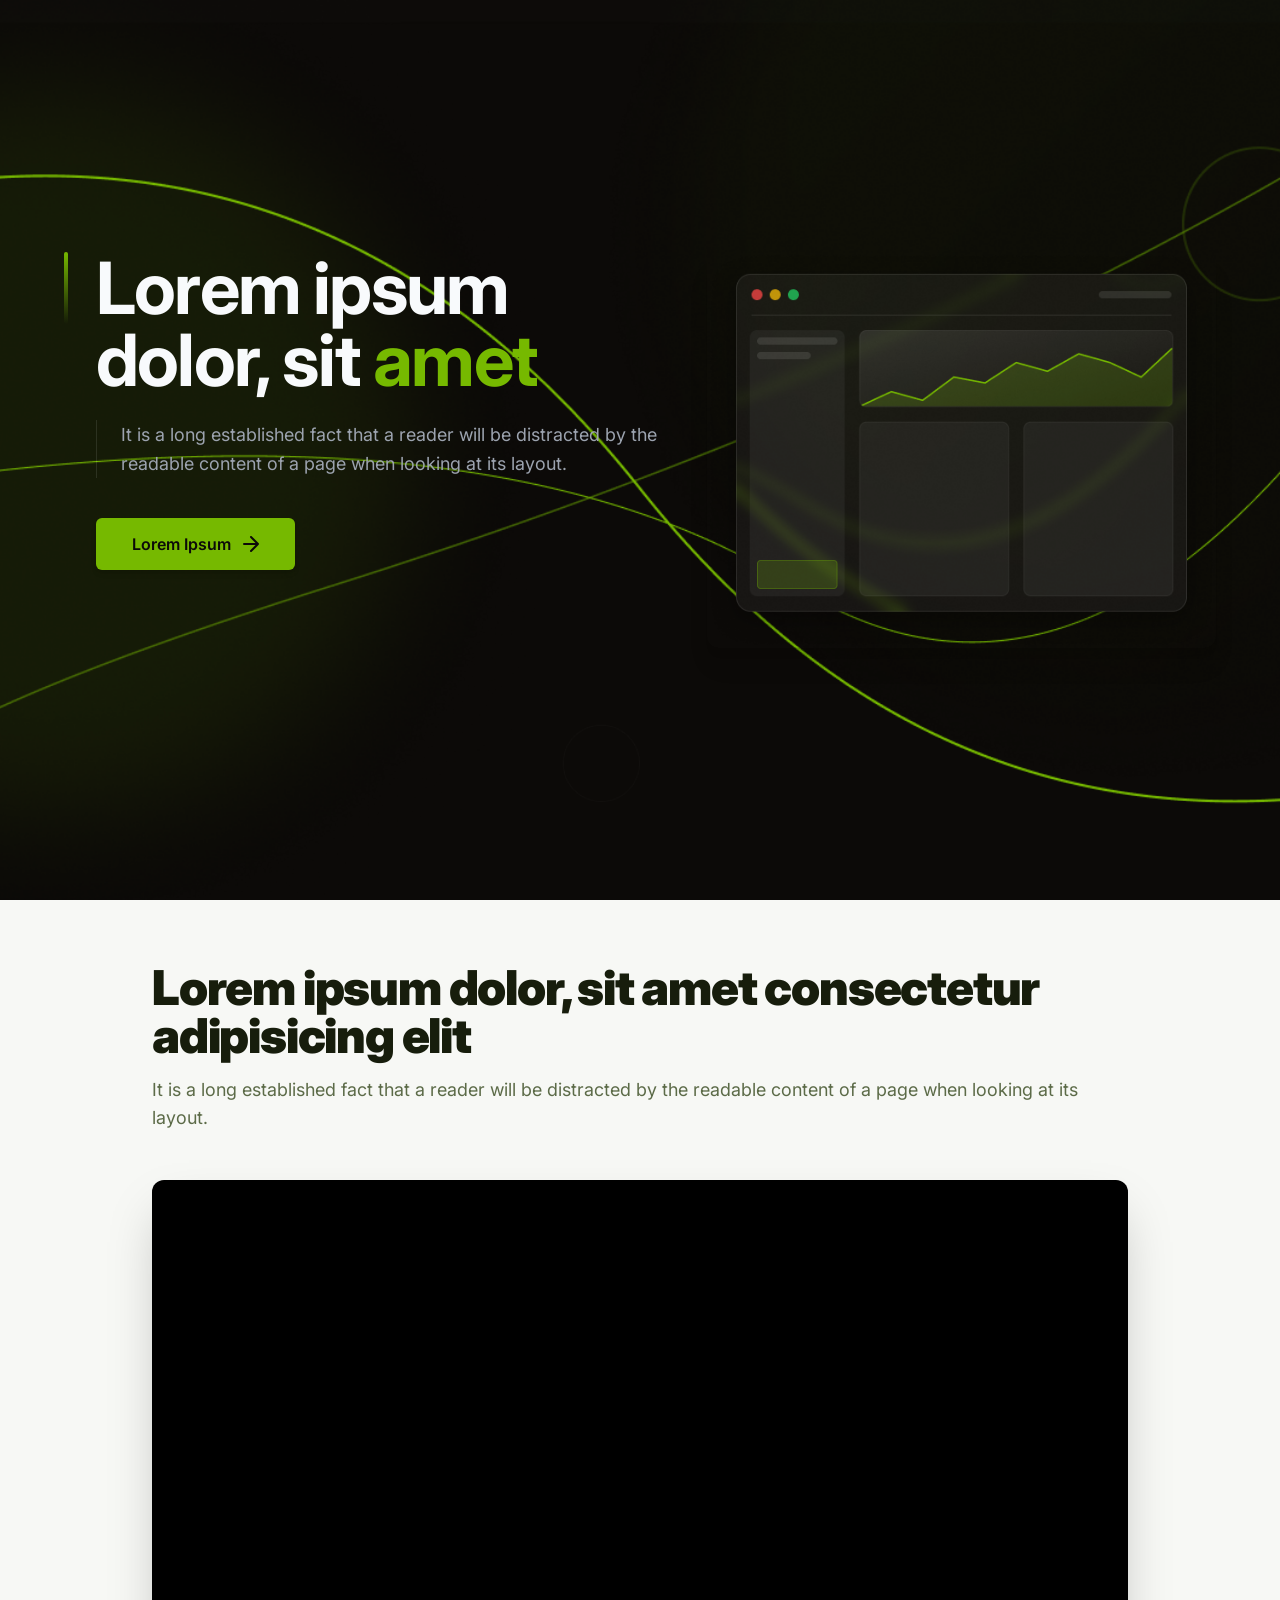
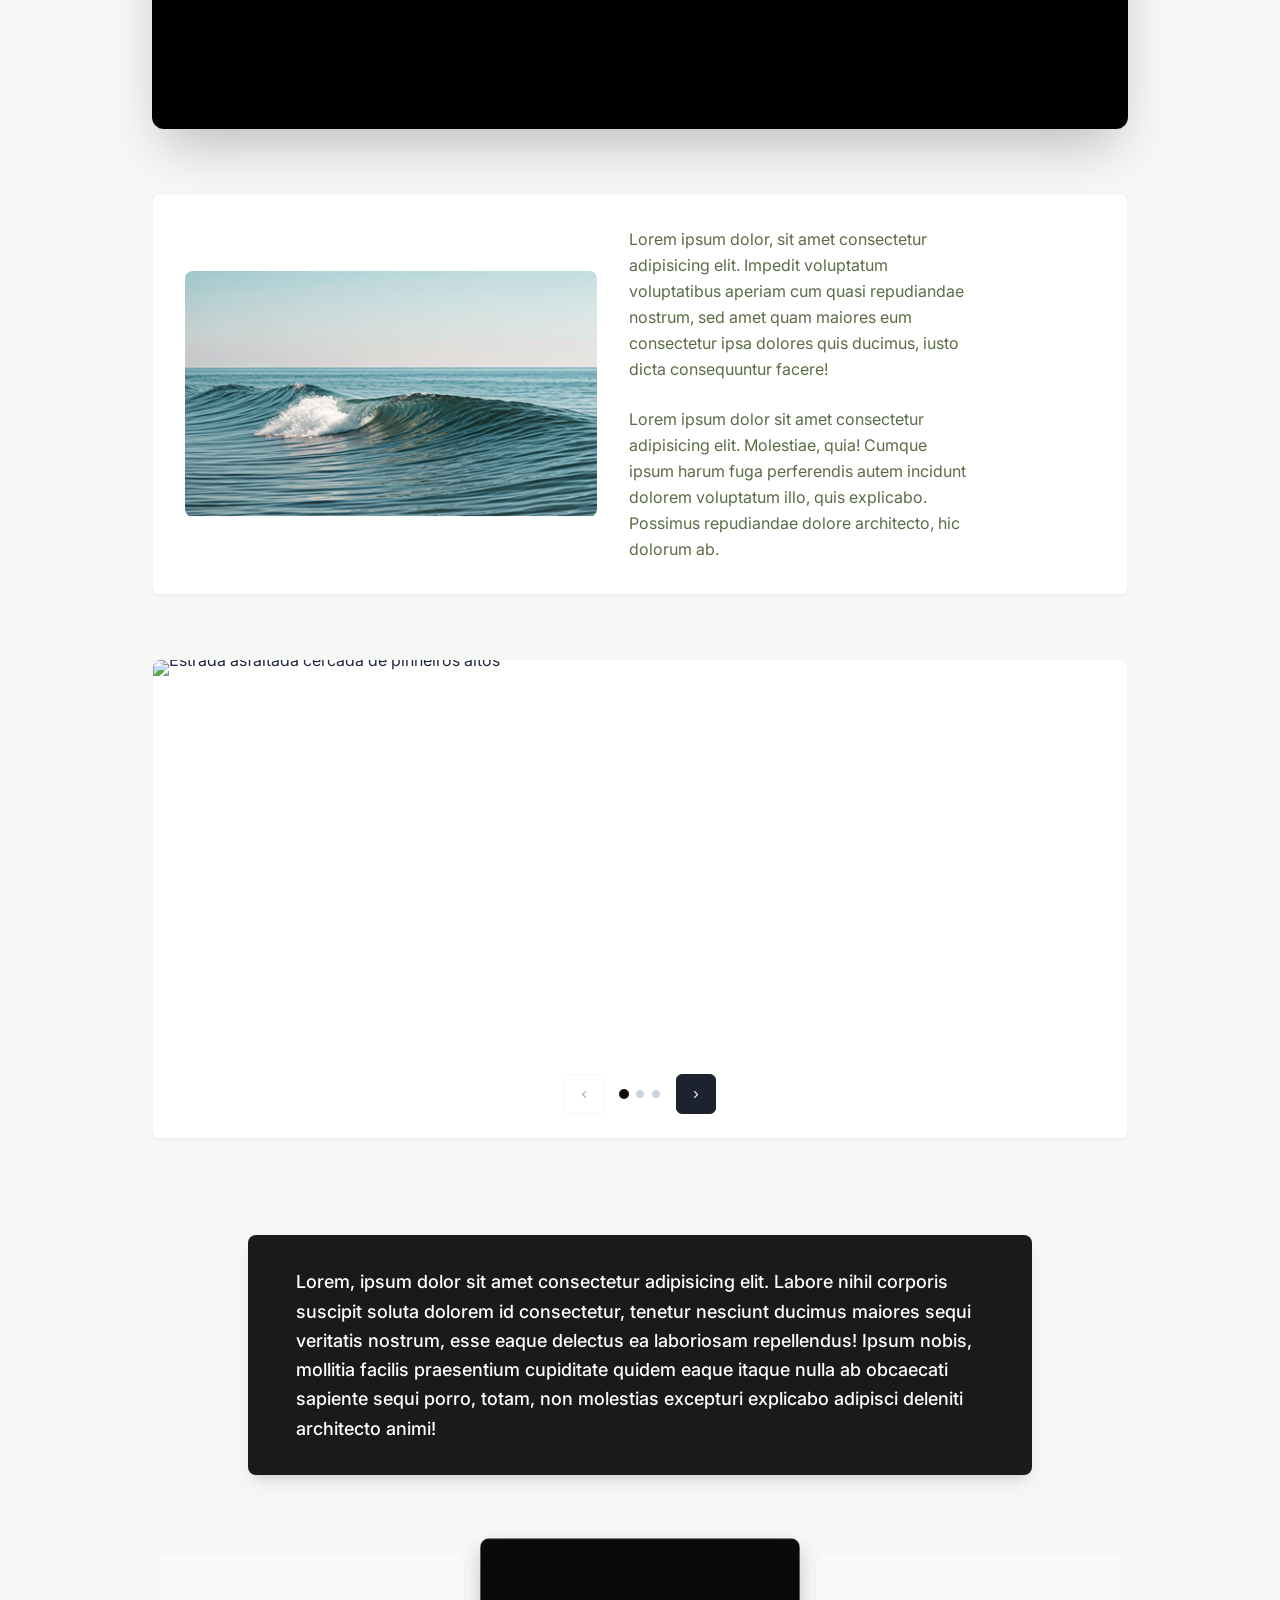
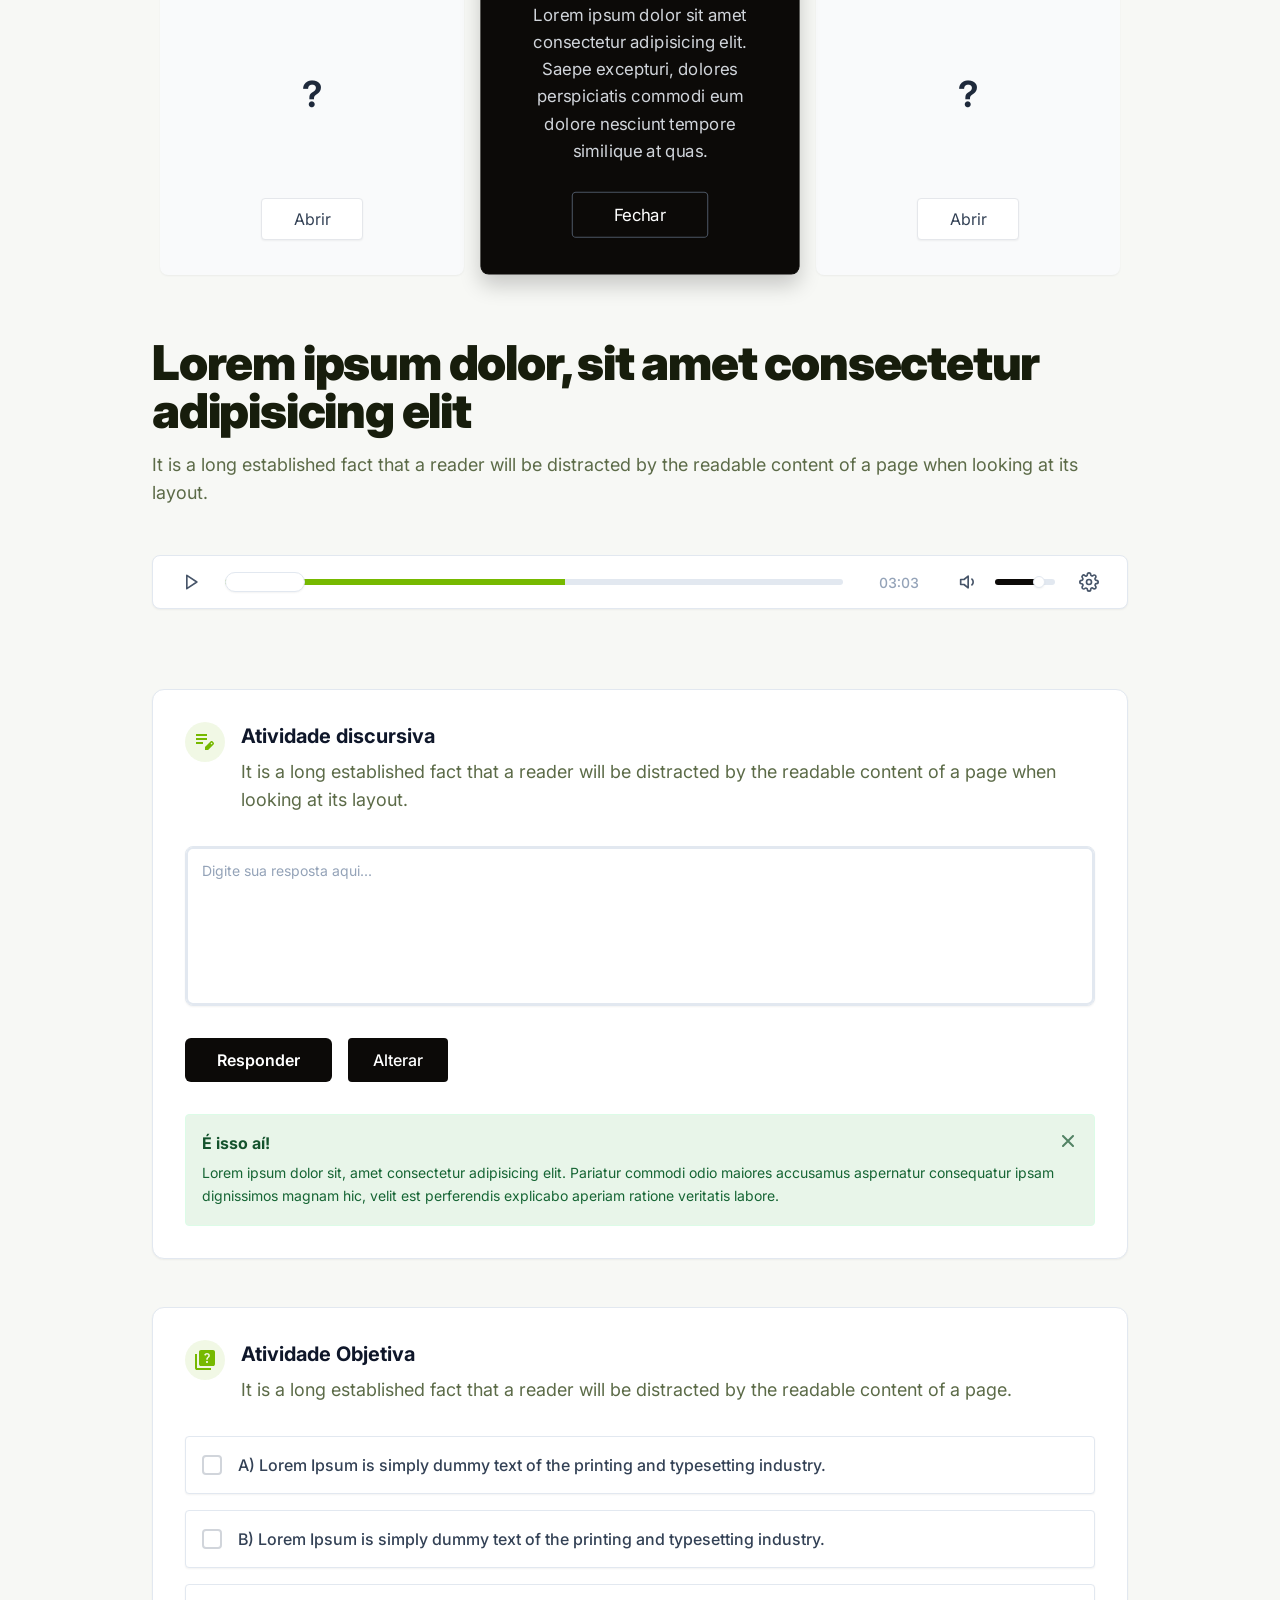
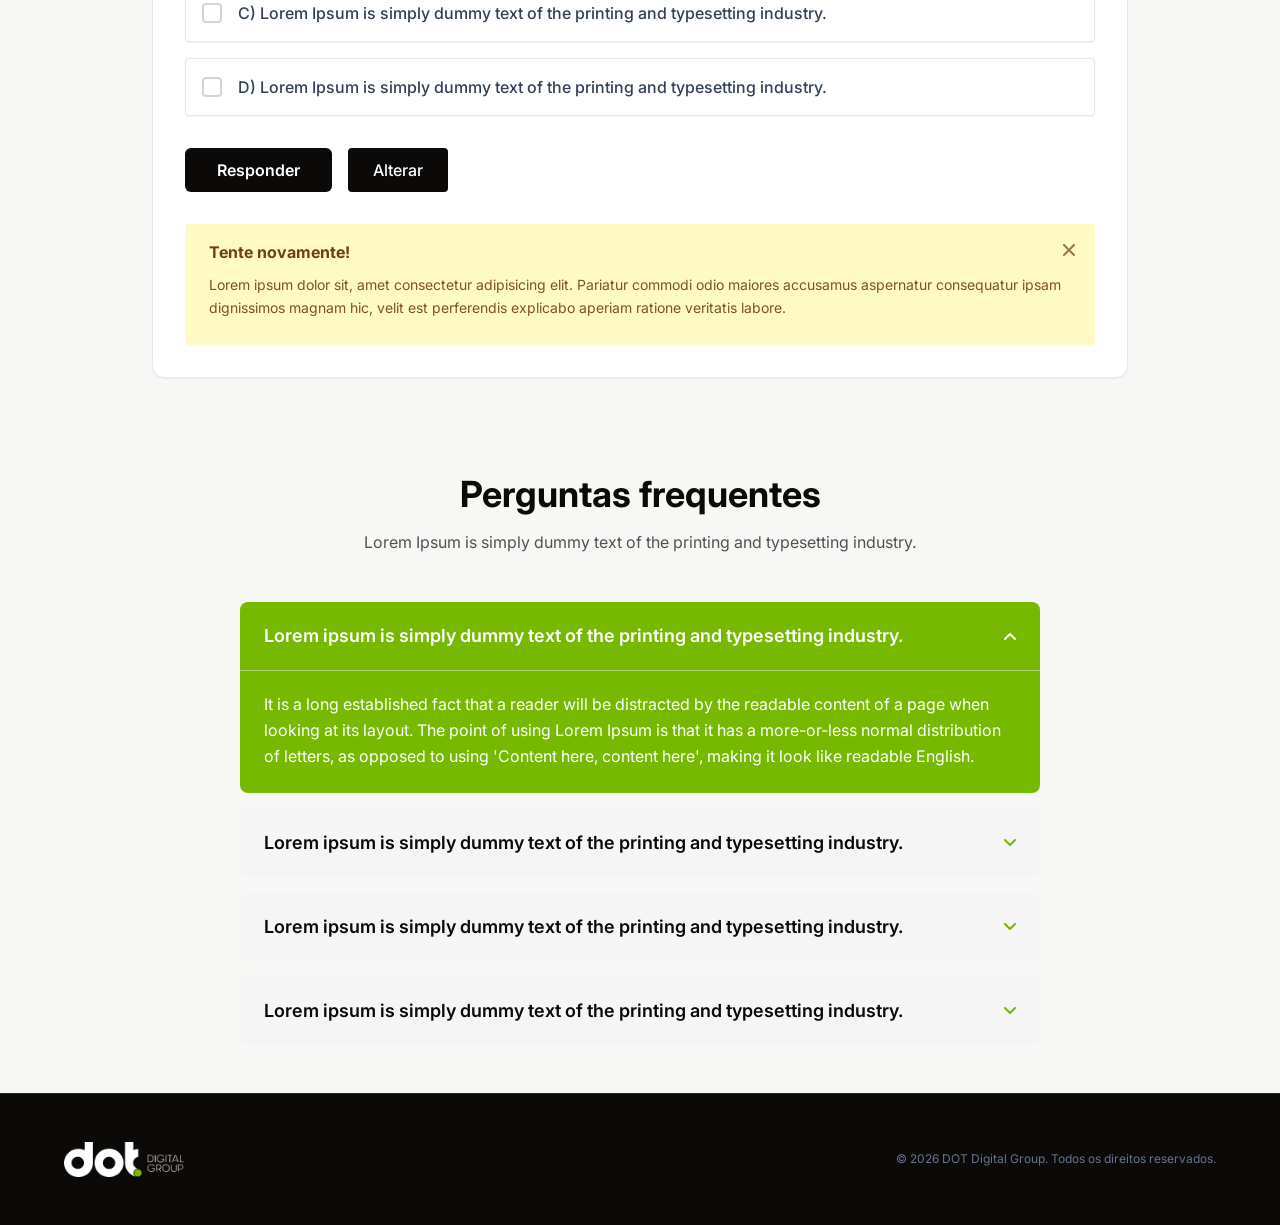
==== html/index.html @ e8165c8f "feat: adiciona lógica slider e ajustes de css" ====
<!DOCTYPE html>
<html lang="pt-BR">

<head>
  <meta charset="UTF-8">
  <meta name="viewport" content="width=device-width, initial-scale=1.0">
  <title>EdTech - Plataforma de Aprendizado Interativo</title>
  <meta name="description" content="EdTech - Uma plataforma moderna de aprendizagem interativa com vídeos, áudios e atividades interativas.">
  <meta name="robots" content="index, follow">
  
  <!-- Canonical Link -->
  <link rel="canonical" href="https://edtech.dotdigitalgroup.com.br">

  <!-- Open Graph / Facebook -->
  <meta property="og:type" content="website">
  <meta property="og:url" content="https://edtech.dotdigitalgroup.com.br">
  <meta property="og:title" content="EdTech - Plataforma de Aprendizado Interativo">
  <meta property="og:description" content="EdTech - Uma plataforma moderna de aprendizagem interativa com vídeos, áudios e atividades interativas.">
  <meta property="og:image" content="../assets/marca.png">

  <!-- Twitter -->
  <meta property="twitter:card" content="summary_large_image">
  <meta property="twitter:url" content="https://edtech.dotdigitalgroup.com.br">
  <meta property="twitter:title" content="EdTech - Plataforma de Aprendizado Interativo">
  <meta property="twitter:description" content="EdTech - Uma plataforma moderna de aprendizagem interativa com vídeos, áudios e atividades interativas.">
  <meta property="twitter:image" content="../assets/marca.png">

  <!-- Swiper CSS -->
  <link rel="stylesheet" href="https://cdn.jsdelivr.net/npm/swiper@11/swiper-bundle.min.css" />

  <link rel="stylesheet" href="../css/main.css">
</head>

<body>

  <header class="hero">
    <div class="hero__container container">
      <div class="hero__content">
        <div class="hero__text-group">
          <h1 class="hero__title">
            Lorem ipsum <br>
            dolor, sit <span class="hero__title--highlight">amet</span>
          </h1>
          <p class="hero__description">
            It is a long established fact that a reader will be distracted by the readable content of a page when
            looking
            at its layout.
          </p>
        </div>
        <a href="#" class="hero__cta" aria-label="Lorem Ipsum — Saiba mais">
          <span>Lorem Ipsum</span>
          <svg class="hero__cta-icon" width="16" height="16" viewBox="0 0 16 16" fill="none"
            xmlns="http://www.w3.org/2000/svg" aria-hidden="true">
            <path d="M1 8H15M15 8L8 1M15 8L8 15" stroke="currentColor" stroke-width="2" stroke-linecap="round"
              stroke-linejoin="round" />
          </svg>
        </a>
      </div>
      <div class="hero__graphic">
        <img src="../assets/DashboardOverlay.png" alt="Dashboard com gráfico de linha verde" class="hero__graphic-img">
      </div>
    </div>
  </header>

  <main>

  <section class="video-section">
    <div class="video-section__container container">

      <div class="video-section__header">
        <h2 class="video-section__title">
          Lorem ipsum dolor, sit amet consectetur
          adipisicing elit
        </h2>
        <p class="video-section__subtitle">
          It is a long established fact that a reader will be distracted by the readable content of a page when looking
          at its layout.
        </p>
      </div>

      <div class="video-section__player-wrapper">
        <div class="video-player" id="youtube-player-container">

          <iframe width="1337" height="752" src="https://www.youtube.com/embed/DeQ9CgfPgtI"
            title="MUNDO LINDO | Os lugares mais bonitos do planeta" frameborder="0"
            allow="accelerometer; autoplay; clipboard-write; encrypted-media; gyroscope; picture-in-picture; web-share"
            referrerpolicy="strict-origin-when-cross-origin" allowfullscreen></iframe>

        </div>
      </div>

    </div>
  </section>

  <section class="features">
    <div class="features__container container">
      <div class="features__card">

        <div class="features__image-wrapper">
          <img src="../assets/NatureWavesCrashing.png" alt="Onda quebrando no oceano" class="features__img">
        </div>

        <div class="features__content">
          <p class="features__text">
            Lorem ipsum dolor, sit amet consectetur
            adipisicing elit. Impedit voluptatum
            voluptatibus aperiam cum quasi repudiandae
            nostrum, sed amet quam maiores eum
            consectetur ipsa dolores quis ducimus, iusto
            dicta consequuntur facere!
          </p>
          <p class="features__text">
            Lorem ipsum dolor sit amet consectetur
            adipisicing elit. Molestiae, quia! Cumque
            ipsum harum fuga perferendis autem
            incidunt dolorem voluptatum illo, quis
            explicabo. Possimus repudiandae dolore
            architecto, hic dolorum ab.
          </p>
        </div>

      </div>
    </div>
  </section>

  <section class="slider-section">
    <div class="slider-section__container container">

      <div class="slider" id="image-slider">
        <!-- Adicionada a classe swiper para integração com Swiper -->
        <div class="slider__track-container swiper">
          <!-- Adicionada a classe swiper-wrapper -->
          <ul class="slider__track swiper-wrapper" id="slider-track">

            <!-- Adicionada a classe swiper-slide -->
            <li class="slider__slide swiper-slide">
              <img src="https://images.unsplash.com/photo-1542273917363-3b1817f69a2d?auto=format&fit=crop&w=1200&q=80"
                alt="Estrada asfaltada cercada de pinheiros altos" class="slider__img">
            </li>

            <li class="slider__slide swiper-slide">
              <img src="https://images.unsplash.com/photo-1502082553048-f009c37129b9?auto=format&fit=crop&w=1200&q=80"
                alt="Copa de árvores verdes em floresta densa" class="slider__img">
            </li>

            <li class="slider__slide swiper-slide">
              <img src="https://images.unsplash.com/photo-1447752875215-b2761acb3c5d?auto=format&fit=crop&w=1200&q=80"
                alt="Ponte ou passarela de madeira cercada por vegetação florestal" class="slider__img">
            </li>

          </ul>
        </div>


        <div class="slider__controls">
          <!-- Botão Anterior -->
          <button class="slider__btn slider__btn--prev" id="slider-prev-btn" aria-label="Slide anterior" disabled>
            <svg width="4.32" height="7" viewBox="0 0 4.32 7" fill="none" xmlns="http://www.w3.org/2000/svg"
              aria-hidden="true">
              <path d="M3.72 0.6L0.6 3.5L3.72 6.4" stroke="currentColor" stroke-width="1.2" stroke-linecap="round"
                stroke-linejoin="round" />
            </svg>
          </button>

          <!-- Indicadores (Dots) - Serão renderizados dinamicamente pelo Swiper -->
          <div class="slider__dots" id="slider-dots"></div>

          <!-- Botão Próximo -->
          <button class="slider__btn slider__btn--next" id="slider-next-btn" aria-label="Próximo slide">
            <svg width="4.32" height="7" viewBox="0 0 4.32 7" fill="none" xmlns="http://www.w3.org/2000/svg"
              aria-hidden="true">
              <path d="M0.6 0.6L3.72 3.5L0.6 6.4" stroke="currentColor" stroke-width="1.2" stroke-linecap="round"
                stroke-linejoin="round" />
            </svg>
          </button>
        </div>

      </div>

    </div>
  </section>

  <section class="highlight-section">
    <div class="highlight-section__container container">
      <div class="highlight-box">
        <p class="highlight-box__text">
          Lorem, ipsum dolor sit amet consectetur adipisicing elit. Labore nihil corporis
          suscipit soluta dolorem id consectetur, tenetur nesciunt ducimus maiores sequi
          veritatis nostrum, esse eaque delectus ea laboriosam repellendus! Ipsum nobis,
          mollitia facilis praesentium cupiditate quidem eaque itaque nulla ab obcaecati
          sapiente sequi porro, totam, non molestias excepturi explicabo adipisci deleniti
          architecto animi!
        </p>
      </div>
    </div>
  </section>

  <section class="cards-section">
    <div class="cards-section__container container">
      <div class="interactive-cards-grid">

        <!-- Card 1 -->
        <div class="interactive-card" id="card-1">
          <div class="interactive-card__body">
            <div class="interactive-card__placeholder">?</div>
            <div class="interactive-card__expanded-content" aria-hidden="true">
              <p class="interactive-card__text">
                Lorem ipsum dolor sit amet, consectetur adipisicing elit. Adipisci excepturi error at, voluptatibus
                magnam reiciendis.
              </p>
            </div>
          </div>
          <div class="interactive-card__footer">
            <button class="interactive-card__btn" aria-expanded="false" data-card-id="1">Abrir</button>
          </div>
        </div>

        <!-- Card 2 -->
        <div class="interactive-card interactive-card--expanded" id="card-2">
          <div class="interactive-card__body">
            <div class="interactive-card__placeholder">?</div>
            <div class="interactive-card__expanded-content" aria-hidden="false">
              <p class="interactive-card__text">
                Lorem ipsum dolor sit amet consectetur adipisicing elit. Saepe excepturi, dolores perspiciatis commodi
                eum dolore nesciunt tempore similique at quas.
              </p>
            </div>
          </div>
          <div class="interactive-card__footer">
            <button class="interactive-card__btn" aria-expanded="true" data-card-id="2">Fechar</button>
          </div>
        </div>

        <!-- Card 3 -->
        <div class="interactive-card" id="card-3">
          <div class="interactive-card__body">
            <div class="interactive-card__placeholder">?</div>
            <div class="interactive-card__expanded-content" aria-hidden="true">
              <p class="interactive-card__text">
                Lorem ipsum dolor sit amet, consectetur adipisicing elit. Adipisci excepturi error at, voluptatibus
                magnam reiciendis.
              </p>
            </div>
          </div>
          <div class="interactive-card__footer">
            <button class="interactive-card__btn" aria-expanded="false" data-card-id="3">Abrir</button>
          </div>
        </div>

      </div>
    </div>
  </section>

  <section class="audio-section">
    <div class="audio-section__container container">
      <div class="audio-section__header">
        <h2 class="audio-section__title">
          Lorem ipsum dolor, sit amet consectetur adipisicing elit
        </h2>
        <p class="audio-section__subtitle">
          It is a long established fact that a reader will be distracted by the readable content of a page when looking
          at its layout.
        </p>
      </div>

      <div class="audio-player-container">
        <audio id="native-audio" src="https://www.soundhelix.com/examples/mp3/SoundHelix-Song-1.mp3"></audio>

        <div class="audio-player">
          <!-- Botão Play/Pause -->
          <button class="audio-player__play-btn" id="audio-play-btn" aria-label="Reproduzir áudio">
            <!-- Ícone Play -->
            <svg class="audio-player__icon-play" width="20" height="20" viewBox="0 0 24 24" fill="none"
              xmlns="http://www.w3.org/2000/svg" aria-hidden="true">
              <path d="M7 4L19 12L7 20V4Z" stroke="#475569" stroke-width="2" stroke-linejoin="round" fill="none" />
            </svg>
            <!-- Ícone Pause (oculto inicialmente) -->
            <svg class="audio-player__icon-pause" style="display: none;" width="20" height="20" viewBox="0 0 24 24"
              fill="none" xmlns="http://www.w3.org/2000/svg" aria-hidden="true">
              <rect x="6" y="4" width="3" height="16" rx="1.5" fill="#475569" />
              <rect x="15" y="4" width="3" height="16" rx="1.5" fill="#475569" />
            </svg>
          </button>

          <!-- Barra de Progresso (Timeline) -->
          <div class="audio-player__timeline">
            <input type="range" class="audio-player__progress-bar" id="audio-progress" min="0" value="0" max="100"
              aria-label="Progresso do áudio">
          </div>

          <!-- Exibição de Tempo -->
          <span class="audio-player__time-display" id="audio-time">03:03</span>

          <!-- Controle de Volume -->
          <div class="audio-player__volume-control">
            <button class="audio-player__volume-btn" id="audio-volume-btn" aria-label="Mudar volume">
              <!-- Ícone Volume -->
              <svg class="audio-player__icon-volume" width="20" height="20" viewBox="0 0 24 24" fill="none"
                xmlns="http://www.w3.org/2000/svg" aria-hidden="true">
                <path d="M11 5L6 9H2V15H6L11 19V5Z" stroke="#475569" stroke-width="2" stroke-linejoin="round"
                  fill="none" />
                <path d="M15.5 8.5C16.5 9.5 17 10.7 17 12C17 13.3 16.5 14.5 15.5 15.5" stroke="#475569" stroke-width="2"
                  stroke-linecap="round" />
              </svg>
              <!-- Ícone Mute (oculto inicialmente) -->
              <svg class="audio-player__icon-mute" style="display: none;" width="20" height="20" viewBox="0 0 24 24"
                fill="none" xmlns="http://www.w3.org/2000/svg" aria-hidden="true">
                <path
                  d="M16.5 12c0-1.77-1.02-3.29-2.5-4.03v2.21l2.45 2.45c.03-.21.05-.42.05-.63zm2.5 0c0 .94-.2 1.82-.54 2.64l1.51 1.51C20.63 14.91 21 13.5 21 12c0-4.28-2.99-7.86-7-8.77v2.06c2.89.86 5 3.54 5 6.71zM4.27 3L3 4.27 7.73 9H3v6h4l5 5v-6.73l4.25 4.25c-.67.52-1.42.93-2.25 1.18v2.06c1.38-.31 2.63-.95 3.69-1.81L19.73 21 21 19.73l-9-9L4.27 3zM12 4L9.91 6.09 12 8.18V4z"
                  fill="#475569" />
              </svg>
            </button>
            <input type="range" class="audio-player__volume-slider" id="audio-volume" min="0" max="100" value="80"
              aria-label="Ajustar volume">
          </div>

          <!-- Botão Configurações -->
          <button class="audio-player__settings-btn" id="audio-settings-btn" aria-label="Configurações">
            <svg width="20" height="20" viewBox="0 0 24 24" fill="none" stroke="#475569" stroke-width="2"
              stroke-linecap="round" stroke-linejoin="round" xmlns="http://www.w3.org/2000/svg" aria-hidden="true">
              <circle cx="12" cy="12" r="3" />
              <path
                d="M19.4 15a1.65 1.65 0 0 0 .33 1.82l.06.06a2 2 0 1 1-2.83 2.83l-.06-.06a1.65 1.65 0 0 0-1.82-.33 1.65 1.65 0 0 0-1 1.51V21a2 2 0 0 1-4 0v-.09A1.65 1.65 0 0 0 9 19.4a1.65 1.65 0 0 0-1.82.33l-.06.06a2 2 0 1 1-2.83-2.83l.06-.06a1.65 1.65 0 0 0 .33-1.82 1.65 1.65 0 0 0-1.51-1H3a2 2 0 0 1 0-4h.09A1.65 1.65 0 0 0 4.6 9a1.65 1.65 0 0 0-.33-1.82l-.06-.06a2 2 0 1 1 2.83-2.83l.06.06a1.65 1.65 0 0 0 1.82.33H9a1.65 1.65 0 0 0 1-1.51V3a2 2 0 0 1 4 0v.09a1.65 1.65 0 0 0 1 1.51 1.65 1.65 0 0 0 1.82-.33l.06-.06a2 2 0 1 1 2.83 2.83l-.06.06a1.65 1.65 0 0 0-.33 1.82V9a1.65 1.65 0 0 0 1.51 1H21a2 2 0 0 1 0 4h-.09a1.65 1.65 0 0 0-1.51 1z" />
            </svg>
          </button>
        </div>
      </div>

    </div>
  </section>

  <section class="activities-section">
    <div class="activities-section__container container">

      <!-- Atividade Discursiva -->
      <div class="activity-card activity-card--discursive" id="discursive-activity">
        <div class="activity-card__header">
          <span class="activity-card__icon-wrapper">
            <svg width="18" height="16" viewBox="0 0 18 16" fill="none" xmlns="http://www.w3.org/2000/svg"
              aria-hidden="true">
              <path
                d="M0 10V8H7V10H0ZM0 6V4H11V6H0ZM0 2V0H11V2H0ZM9 16V12.925L14.525 7.425C14.675 7.275 14.8417 7.16667 15.025 7.1C15.2083 7.03333 15.3917 7 15.575 7C15.775 7 15.9667 7.0375 16.15 7.1125C16.3333 7.1875 16.5 7.3 16.65 7.45L17.575 8.375C17.7083 8.525 17.8125 8.69167 17.8875 8.875C17.9625 9.05833 18 9.24167 18 9.425C18 9.60833 17.9667 9.79583 17.9 9.9875C17.8333 10.1792 17.725 10.35 17.575 10.5L12.075 16H9ZM15.575 10.4L16.5 9.425L15.575 8.5L14.625 9.45L15.575 10.4Z"
                fill="currentColor" />
            </svg>
          </span>
          <div class="activity-card__header-content">
            <h3 class="activity-card__title">Atividade discursiva</h3>
            <p class="activity-card__description">
              It is a long established fact that a reader will be distracted by the readable content of a page when
              looking
              at its layout.
            </p>
          </div>
        </div>

        <div class="activity-card__body">
          <label for="discursive-response" class="sr-only">Digite sua resposta discursiva</label>
          <textarea id="discursive-response" class="activity-card__textarea"
            placeholder="Digite sua resposta aqui..."></textarea>
        </div>

        <div class="activity-card__footer">
          <button class="activity-card__btn activity-card__btn--submit" id="discursive-submit">Responder</button>
          <button class="activity-card__btn activity-card__btn--edit" id="discursive-edit">Alterar</button>
        </div>

        <div class="alert alert--success" id="discursive-feedback">
          <button class="alert__close" id="discursive-feedback-close" aria-label="Fechar feedback">
            <svg width="12" height="12" viewBox="0 0 12 12" fill="none" xmlns="http://www.w3.org/2000/svg"
              aria-hidden="true">
              <path d="M1 1L11 11M1 11L11 1" stroke="currentColor" stroke-width="2" stroke-linecap="round" />
            </svg>
          </button>
          <strong class="alert__title">É isso aí!</strong>
          <p class="alert__text">
            Lorem ipsum dolor sit, amet consectetur adipisicing elit. Pariatur commodi odio maiores accusamus aspernatur
            consequatur ipsam dignissimos magnam hic, velit est perferendis explicabo aperiam ratione veritatis labore.
          </p>
        </div>

      </div>

      <!-- Atividade Objetiva -->
      <div class="activity-card activity-card--objective" id="objective-activity">
        <div class="activity-card__header">
          <span class="activity-card__icon-wrapper">
            <svg width="20" height="20" viewBox="0 0 20 20" fill="none" xmlns="http://www.w3.org/2000/svg"
              aria-hidden="true">
              <path
                d="M12 13C12.2833 13 12.5292 12.8958 12.7375 12.6875C12.9458 12.4792 13.05 12.2333 13.05 11.95C13.05 11.6667 12.9458 11.4208 12.7375 11.2125C12.5292 11.0042 12.2833 10.9 12 10.9C11.7167 10.9 11.4708 11.0042 11.2625 11.2125C11.0542 11.4208 10.95 11.6667 10.95 11.95C10.95 12.2333 11.0542 12.4792 11.2625 12.6875C11.4708 12.8958 11.7167 13 12 13ZM11.25 9.8H12.75C12.75 9.31667 12.8 8.9625 12.9 8.7375C13 8.5125 13.2333 8.21667 13.6 7.85C14.1 7.35 14.4333 6.94583 14.6 6.6375C14.7667 6.32917 14.85 5.96667 14.85 5.55C14.85 4.8 14.5875 4.1875 14.0625 3.7125C13.5375 3.2375 12.85 3 12 3C11.3167 3 10.7208 3.19167 10.2125 3.575C9.70417 3.95833 9.35 4.46667 9.15 5.1L10.5 5.65C10.65 5.23333 10.8542 4.92083 11.1125 4.7125C11.3708 4.50417 11.6667 4.4 12 4.4C12.4 4.4 12.725 4.5125 12.975 4.7375C13.225 4.9625 13.35 5.26667 13.35 5.65C13.35 5.88333 13.2833 6.10417 13.15 6.3125C13.0167 6.52083 12.7833 6.78333 12.45 7.1C11.9 7.58333 11.5625 7.9625 11.4375 8.2375C11.3125 8.5125 11.25 9.03333 11.25 9.8ZM6 16C5.45 16 4.97917 15.8042 4.5875 15.4125C4.19583 15.0208 4 14.55 4 14V2C4 1.45 4.19583 0.979167 4.5875 0.5875C4.97917 0.195833 5.45 0 6 0H18C18.55 0 19.0208 0.195833 19.4125 0.5875C19.8042 0.979167 20 1.45 20 2V14C20 14.55 19.8042 15.0208 19.4125 15.4125C19.0208 15.8042 18.55 16 18 16H6ZM2 20C1.45 20 0.979167 19.8042 0.5875 19.4125C0.195833 19.0208 0 18.55 0 18V4H2V18H16V20H2Z"
                fill="currentColor" />
            </svg>
          </span>
          <div class="activity-card__header-content">
            <h3 class="activity-card__title">Atividade Objetiva</h3>
            <p class="activity-card__description">
              It is a long established fact that a reader will be distracted by the readable content of a page.
            </p>
          </div>
        </div>

        <div class="activity-card__body">
          <fieldset class="objective-fieldset">
            <legend class="sr-only">Opções de resposta para a atividade objetiva</legend>
            <div class="objective-options">

              <label class="objective-option" for="opt-a">
                <input type="checkbox" id="opt-a" class="objective-option__input" value="A">
                <span class="objective-option__checkbox-ui"></span>
                <span class="objective-option__text">A) Lorem Ipsum is simply dummy text of the printing and typesetting
                  industry.</span>
              </label>

              <label class="objective-option" for="opt-b">
                <input type="checkbox" id="opt-b" class="objective-option__input" value="B">
                <span class="objective-option__checkbox-ui"></span>
                <span class="objective-option__text">B) Lorem Ipsum is simply dummy text of the printing and typesetting
                  industry.</span>
              </label>

              <label class="objective-option" for="opt-c">
                <input type="checkbox" id="opt-c" class="objective-option__input" value="C">
                <span class="objective-option__checkbox-ui"></span>
                <span class="objective-option__text">C) Lorem Ipsum is simply dummy text of the printing and typesetting
                  industry.</span>
              </label>

              <label class="objective-option" for="opt-d">
                <input type="checkbox" id="opt-d" class="objective-option__input" value="D">
                <span class="objective-option__checkbox-ui"></span>
                <span class="objective-option__text">D) Lorem Ipsum is simply dummy text of the printing and typesetting
                  industry.</span>
              </label>

            </div>
          </fieldset>
        </div>

        <div class="activity-card__footer">
          <button class="activity-card__btn activity-card__btn--submit" id="objective-submit">Responder</button>
          <button class="activity-card__btn activity-card__btn--edit" id="objective-edit">Alterar</button>
        </div>

        <div class="alert alert--warning" id="objective-feedback">
          <button class="alert__close" id="objective-feedback-close" aria-label="Fechar feedback">
            <svg width="12" height="12" viewBox="0 0 12 12" fill="none" xmlns="http://www.w3.org/2000/svg"
              aria-hidden="true">
              <path d="M1 1L11 11M1 11L11 1" stroke="currentColor" stroke-width="2" stroke-linecap="round" />
            </svg>
          </button>
          <strong class="alert__title">Tente novamente!</strong>
          <p class="alert__text">
            Lorem ipsum dolor sit, amet consectetur adipisicing elit. Pariatur commodi odio maiores accusamus aspernatur
            consequatur ipsam dignissimos magnam hic, velit est perferendis explicabo aperiam ratione veritatis labore.
          </p>
        </div>

      </div>

    </div>
  </section>

  <section class="faq-section">
    <div class="faq-section__container container">

      <div class="faq-section__header">
        <h2 class="faq-section__title">Perguntas frequentes</h2>
        <p class="faq-section__subtitle">
          Lorem Ipsum is simply dummy text of the printing and typesetting industry.
        </p>
      </div>

      <div class="faq-accordion" id="faq-accordion">
        <details class="faq-item" name="faq" open id="faq-item-1">
          <summary class="faq-item__trigger">
            <span class="faq-item__question">Lorem ipsum is simply dummy text of the printing and typesetting
              industry.</span>
            <span class="faq-item__icon-wrapper">
              <svg class="faq-item__icon" width="12" height="8" viewBox="0 0 12 8" fill="none"
                xmlns="http://www.w3.org/2000/svg" aria-hidden="true">
                <path d="M1 7L6 2L11 7" stroke="currentColor" stroke-width="2" stroke-linecap="round"
                  stroke-linejoin="round" />
              </svg>
            </span>
          </summary>
          <div class="faq-item__panel" id="faq-answer-1">
            <div class="faq-item__content">
              <p class="faq-item__text">
                It is a long established fact that a reader will be distracted by the readable content of a page when
                looking at its layout. The point of using Lorem Ipsum is that it has a more-or-less normal distribution
                of letters, as opposed to using 'Content here, content here', making it look like readable English.
              </p>
            </div>
          </div>
        </details>

        <details class="faq-item" name="faq" id="faq-item-2">
          <summary class="faq-item__trigger">
            <span class="faq-item__question">Lorem ipsum is simply dummy text of the printing and typesetting
              industry.</span>
            <span class="faq-item__icon-wrapper">
              <svg class="faq-item__icon" width="12" height="8" viewBox="0 0 12 8" fill="none"
                xmlns="http://www.w3.org/2000/svg" aria-hidden="true">
                <path d="M1 1L6 6L11 1" stroke="currentColor" stroke-width="2" stroke-linecap="round"
                  stroke-linejoin="round" />
              </svg>
            </span>
          </summary>
          <div class="faq-item__panel" id="faq-answer-2">
            <div class="faq-item__content">
              <p class="faq-item__text">
                Lorem ipsum dolor sit amet, consectetur adipiscing elit. Sed do eiusmod tempor incididunt ut labore.
                Aliquet sit amet est placerat in. Non sodales neque sodales ut etiam sit amet nisl purus.
              </p>
            </div>
          </div>
        </details>

        <details class="faq-item" name="faq" id="faq-item-3">
          <summary class="faq-item__trigger">
            <span class="faq-item__question">Lorem ipsum is simply dummy text of the printing and typesetting
              industry.</span>
            <span class="faq-item__icon-wrapper">
              <svg class="faq-item__icon" width="12" height="8" viewBox="0 0 12 8" fill="none"
                xmlns="http://www.w3.org/2000/svg" aria-hidden="true">
                <path d="M1 1L6 6L11 1" stroke="currentColor" stroke-width="2" stroke-linecap="round"
                  stroke-linejoin="round" />
              </svg>
            </span>
          </summary>
          <div class="faq-item__panel" id="faq-answer-3">
            <div class="faq-item__content">
              <p class="faq-item__text">
                Lorem ipsum dolor sit amet, consectetur adipiscing elit. Sed do eiusmod tempor incididunt ut labore.
                Aliquet sit amet est placerat in. Non sodales neque sodales ut etiam sit amet nisl purus.
              </p>
            </div>
          </div>
        </details>

        <details class="faq-item" name="faq" id="faq-item-4">
          <summary class="faq-item__trigger">
            <span class="faq-item__question">Lorem ipsum is simply dummy text of the printing and typesetting
              industry.</span>
            <span class="faq-item__icon-wrapper">
              <svg class="faq-item__icon" width="12" height="8" viewBox="0 0 12 8" fill="none"
                xmlns="http://www.w3.org/2000/svg" aria-hidden="true">
                <path d="M1 1L6 6L11 1" stroke="currentColor" stroke-width="2" stroke-linecap="round"
                  stroke-linejoin="round" />
              </svg>
            </span>
          </summary>
          <div class="faq-item__panel" id="faq-answer-4">
            <div class="faq-item__content">
              <p class="faq-item__text">
                Lorem ipsum dolor sit amet, consectetur adipiscing elit. Sed do eiusmod tempor incididunt ut labore.
                Aliquet sit amet est placerat in. Non sodales neque sodales ut etiam sit amet nisl purus.
              </p>
            </div>
          </div>
        </details>

      </div>

    </div>
  </section>

  </main>

  <footer class="footer">
    <div class="footer__container container">

      <div class="footer__logo-wrapper">
        <img src="../assets/marca.png" alt="Logo dot DIGITAL GROUP" class="footer__logo" width="120" height="32">
      </div>

      <div class="footer__copyright">
        <p class="footer__text">
          &copy; 2026 DOT Digital Group. Todos os direitos reservados.
        </p>
      </div>

    </div>
  </footer>

  <!-- Swiper JS -->
  <script src="https://cdn.jsdelivr.net/npm/swiper@11/swiper-bundle.min.js"></script>
  <script src="../js/main.js"></script>
</body>

</html>
---- css/main.css ----
/* Importação de Fontes */
@import url('https://fonts.googleapis.com/css2?family=Inter:wght@300;400;500;600;700&display=swap');

/* Variáveis Globais */
:root {
  --font-primary: 'Inter', sans-serif;

  /* Cores */
  --color-bg-dark: #0C0A08;
  --color-bg-light: #F7F8F5;
  --color-primary: #76B900;
  --color-primary-hover: #64a31e;
  --color-text-dark: #1e293b;
  --color-text-light: #f8fafc;
  --color-text-muted: #64748B;
  --color-border: #1e293b;

  /* Layout */
  --container-max-width: 1024px;
}

/* Reset Básico */
* {
  margin: 0;
  padding: 0;
  box-sizing: border-box;
}

body {
  font-family: var(--font-primary);
  background-color: var(--color-bg-light);
  color: var(--color-text-dark);
  -webkit-font-smoothing: antialiased;
  -moz-osx-font-smoothing: grayscale;
}

/* Foco de Acessibilidade Global */
a:focus-visible,
button:focus-visible,
input:focus-visible,
textarea:focus-visible,
details summary:focus-visible {
  outline: 3px solid var(--color-primary);
  outline-offset: 3px;
}

/* Classe utilitária para leitores de tela (oculto visualmente) */
.sr-only {
  position: absolute;
  width: 1px;
  height: 1px;
  padding: 0;
  margin: -1px;
  overflow: hidden;
  clip: rect(0, 0, 0, 0);
  white-space: nowrap;
  border: 0;
}

/* Container de Layout */
.container {
  width: 100%;
  max-width: var(--container-max-width);
  margin: 0 auto;
  padding: 0 1.5rem;
}

/* ==========================================================================
   Hero Section (Topo / Destaque)
   ========================================================================== */
.hero {
  position: relative;
  background-color: var(--color-bg-dark);
  background-image: url('../assets/Header.png');
  background-size: cover;
  background-position: center;
  background-repeat: no-repeat;
  min-height: 100vh;
  display: flex;
  align-items: center;
  padding: 3rem 0;
  overflow: hidden;
}

.hero__container {
  display: grid;
  grid-template-columns: 1.2fr 1fr;
  align-items: start;
  gap: 2rem;
  max-width: 1200px;
}

.hero__content {
  display: flex;
  flex-direction: column;
}

.hero__text-group {
  margin-bottom: 2.5rem;
}

.hero__title {
  position: relative;
  font-family: var(--font-primary);
  font-weight: 700;
  font-size: 72px;
  line-height: 72px;
  letter-spacing: -1.8px;
  color: var(--color-text-light);
  margin-bottom: 1.5rem;
  padding-left: 2rem;
}

.hero__title::before {
  content: '';
  position: absolute;
  top: 0;
  left: 0;
  width: 4px;
  height: 50%;
  background: linear-gradient(to bottom, var(--color-primary) 0%, rgba(118, 185, 0, 0) 100%);
  border-radius: 2px;
}

.hero__title--highlight {
  color: var(--color-primary);
}

.hero__description {
  font-family: var(--font-primary);
  font-weight: 400;
  font-size: 18px;
  line-height: 29.25px;
  letter-spacing: 0px;
  color: #9CA3AF;
  margin-left: 2rem;
  border-left: 1px solid rgba(255, 255, 255, 0.1);
  padding-left: 24px;
  max-width: 576px;
}

.hero__cta {
  display: inline-flex;
  align-items: center;
  gap: 0.75rem;
  background-color: var(--color-primary);
  color: var(--color-bg-dark);
  text-decoration: none;
  padding: 1rem 2.25rem;
  border-radius: 6px;
  font-weight: 600;
  margin-left: 2rem;
  width: fit-content;
  transition: background-color 0.3s cubic-bezier(0.4, 0, 0.2, 1),
    color 0.3s ease,
    transform 0.2s ease,
    box-shadow 0.3s ease;
  box-shadow: 0 4px 6px -1px rgba(0, 0, 0, 0.1), 0 2px 4px -1px rgba(0, 0, 0, 0.06);
}

.hero__cta-icon {
  transition: transform 0.3s ease;
}

.hero__cta:hover,
.hero__cta:focus-visible {
  background-color: #ffffff;
  color: var(--color-bg-dark);
  transform: translateY(-2px);
  box-shadow: 0 10px 15px -3px rgba(255, 255, 255, 0.1), 0 4px 6px -4px rgba(255, 255, 255, 0.1);
  outline: none;
}

.hero__cta:hover .hero__cta-icon,
.hero__cta:focus-visible .hero__cta-icon {
  transform: translateX(4px);
}

.hero__graphic {
  display: flex;
  justify-content: center;
  align-items: center;
}

.hero__graphic-img {
  max-width: 100%;
  height: auto;
  border-radius: 12px;
  box-shadow: 0 20px 25px -5px rgba(0, 0, 0, 0.1), 0 10px 10px -5px rgba(0, 0, 0, 0.04);
}

/* Responsividade do Hero */
@media (max-width: 992px) {
  .hero {
    padding: 4rem 0;
  }

  .hero__container {
    grid-template-columns: 1fr;
    gap: 3rem;
  }

  .hero__title {
    font-size: 2.75rem;
    line-height: 3rem;
    letter-spacing: -1px;
  }
}

@media (max-width: 576px) {
  .hero {
    padding: 3rem 0;
  }

  .hero__title {
    position: relative;
    font-size: 2.25rem;
    line-height: 2.5rem;
    letter-spacing: -0.5px;
    padding-left: 1.25rem;
  }

  .hero__title::before {
    width: 3px;
  }

  .hero__description {
    font-size: 1rem;
    line-height: 1.5rem;
    margin-left: 1.25rem;
    padding-left: 16px;
  }

  .hero__cta {
    width: 100%;
    margin-left: 0;
    justify-content: center;
  }
}

/* ==========================================================================
   Video Section (Seção do Vídeo)
   ========================================================================== */
.video-section {
  background-color: var(--color-bg-light);
  padding: 64px 0 32px 0;
  margin: 0 auto;
}

.video-section__header,
.audio-section__header {
  margin-bottom: 3rem;
}

.video-section__title,
.audio-section__title {
  font-family: var(--font-primary);
  font-weight: 900;
  font-size: 48px;
  line-height: 48px;
  letter-spacing: -1.2px;
  color: #171D0C;
  margin-bottom: 1rem;
}

.video-section__subtitle,
.audio-section__subtitle {
  font-family: var(--font-primary);
  font-weight: 400;
  font-size: 18px;
  line-height: 28px;
  letter-spacing: 0px;
  color: #5C6B48;
  margin: 0;
}

.video-player {
  position: relative;
  width: 100%;
  padding-top: 56.25%;
  border-radius: 12px;
  overflow: hidden;
  box-shadow: 0px 25px 50px -12px rgba(0, 0, 0, 0.25);
  background-color: #000000;
}

.video-player iframe {
  position: absolute;
  top: 0;
  left: 0;
  width: 100%;
  height: 100%;
  border: 0;
}

/* Responsividade da Seção de Vídeo */
@media (max-width: 992px) {

  .video-section,
  .audio-section {
    padding: 4rem 0;
  }

  .video-section__title,
  .audio-section__title {
    font-size: 30px;
    line-height: 38px;
  }

  .video-section__subtitle,
  .audio-section__subtitle {
    font-size: 16px;
    line-height: 24px;
  }
}

@media (max-width: 576px) {

  .video-section,
  .audio-section {
    padding: 3rem 0;
  }

  .video-section__header,
  .audio-section__header {
    margin-bottom: 2rem;
  }

  .video-section__title,
  .audio-section__title {
    font-size: 24px;
    line-height: 32px;
  }

  .video-section__subtitle,
  .audio-section__subtitle {
    font-size: 14px;
    line-height: 22px;
  }
}

/* ==========================================================================
   Features Section (Seção de Recursos / Imagem Lateral)
   ========================================================================== */
.features {
  background-color: var(--color-bg-light);
  padding: 32px 0;
}

.features__card {
  background-color: #ffffff;
  border: 1px solid #F3F4F6;
  border-radius: 8px;
  padding: 32px;
  box-shadow: 0px 1px 2px 0px rgba(0, 0, 0, 0.05);
  /* #0000000D */
  display: flex;
  align-items: center;
  gap: 32px;
  min-height: 394px;
  margin: 0 auto;
}

.features__image-wrapper {
  flex: 0 0 412px;
  max-width: 100%;
}

.features__img {
  display: block;
  width: 100%;
  height: auto;
  border-radius: 8px;
}

.features__content {
  flex: 1;
  display: flex;
  flex-direction: column;
  gap: 1.5rem;
}

.features__text {
  font-family: var(--font-primary);
  font-weight: 400;
  font-size: 16px;
  line-height: 26px;
  letter-spacing: 0px;
  color: #5C6B48;
  margin: 0;
  max-width: 340px;
}

/* Responsividade da Seção de Recursos */
@media (max-width: 992px) {
  .features__card {
    flex-direction: column;
    padding: 32px;
    gap: 32px;
    min-height: auto;
  }

  .features__image-wrapper,
  .features__content {
    flex: none;
    width: 100%;
  }
}

@media (max-width: 576px) {
  .features {
    padding: 3rem 0;
  }

  .features__card {
    padding: 24px;
    gap: 24px;
  }

  .features__text {
    font-size: 15px;
    line-height: 24px;
  }
}

/* ==========================================================================
   Slider Section (Carrossel de Imagens)
   ========================================================================== */
.slider-section {
  background-color: var(--color-bg-light);
  padding: 32px 0;
}

.slider-section__container {
  display: flex;
  justify-content: center;
}

.slider {
  width: 100%;
  background-color: #ffffff;
  border: 1px solid #F3F4F6;
  border-radius: 8px;
  overflow: hidden;
  box-shadow: 0px 1px 2px 0px rgba(0, 0, 0, 0.05);
  display: flex;
  flex-direction: column;
}

.slider__track-container {
  position: relative;
  width: 100%;
  overflow: hidden;
  line-height: 0;
}

.slider__track {
  display: flex;
  list-style: none;
  margin: 0;
  padding: 0;
}

.slider__slide {
  flex: 0 0 100%;
  width: 100%;
  position: relative;
}

.slider__img {
  display: block;
  width: 100%;
  height: 390px;
  object-fit: cover;
}

.slider__controls {
  display: flex;
  align-items: center;
  justify-content: center;
  gap: 16px;
  padding: 24px;
}

/* Botão prev / next */
.slider__btn {
  display: flex;
  align-items: center;
  justify-content: center;
  width: 40px;
  height: 40px;
  border-radius: 6px;
  border: 1px solid #E5E7EB;
  background-color: #ffffff;
  color: #171D0C;
  cursor: pointer;
  transition: background-color 0.2s ease, border-color 0.2s ease;
  flex-shrink: 0;
}

.slider__btn svg {
  width: 4.32px;
  height: 7px;
  display: block;
}

.slider__btn:hover:not(:disabled) {
  background-color: #F1F5F9;
  border-color: #CBD5E1;
}

/* Botão next: escuro por padrão */
.slider__btn--next {
  background-color: #1C232F;
  border-color: #1C232F;
  color: #ffffff;
}

.slider__btn--next:hover:not(:disabled) {
  background-color: var(--color-primary);
  border-color: var(--color-primary);
  color: #ffffff;
}

/* Botão next desabilitado: reset para fundo branco/faded */
.slider__btn--next:disabled {
  background-color: #ffffff;
  border-color: #E5E7EB;
  color: #171D0C;
}

/* Botão desabilitado (prev/next nos extremos) */
.slider__btn:disabled {
  opacity: 0.35;
  cursor: not-allowed;
}

.slider__dots {
  display: flex;
  align-items: center;
  gap: 8px;
}

.swiper-pagination-bullets.swiper-pagination-horizontal {
  width: auto;
}

/* Sobrescreve o posicionamento absoluto nativo do Swiper para manter o flex layout centralizado */
.slider__dots.swiper-pagination {
  position: static !important;
  width: auto !important;
  height: auto !important;
  transform: none !important;
  margin: 0 !important;
  padding: 0 !important;
  display: flex !important;
  align-items: center !important;
  gap: 8px !important;
  flex: none !important;
}

/* Dot individual */
.slider__dot {
  width: 8px;
  height: 8px;
  border-radius: 50%;
  border: none;
  background-color: #CBD5E1;
  cursor: pointer;
  padding: 0;
  transition: background-color 0.2s ease, transform 0.2s ease;
}

.slider__dot:hover,
.slider__dot--active:hover {
  background-color: var(--color-primary);
}

/* Dot ativo */
.slider__dot--active {
  background-color: #0C0A08;
  transform: scale(1.25);
}

/* Responsividade do Slider */
@media (max-width: 768px) {
  .slider {
    padding: 0;
    gap: 0;
  }

  .slider__img {
    height: 240px;
  }

  .slider__controls {
    padding: 16px 20px 20px;
    gap: 12px;
  }
}

@media (max-width: 480px) {
  .slider__img {
    height: 200px;
  }

  .slider__btn {
    width: 36px;
    height: 36px;
  }

  .slider__controls {
    padding: 12px 16px 16px;
    gap: 10px;
  }
}

/* ==========================================================================
   Highlight Section (Destaque Centralizado)
   ========================================================================== */
.highlight-section {
  background-color: var(--color-bg-light);
  padding: 64px 0 48px 0;
}

.highlight-section__container {
  display: flex;
  justify-content: center;
  align-items: center;
}

.highlight-box {
  width: 100%;
  max-width: 784px;
  min-height: 240px;
  background-color: #1A1A1A;
  border-radius: 8px;
  display: flex;
  align-items: center;
  justify-content: center;
  padding: 32px 48px;
  box-shadow: 0px 10px 25px -5px rgba(0, 0, 0, 0.1), 0px 8px 10px -6px rgba(0, 0, 0, 0.1);
}

.highlight-box__text {
  font-family: var(--font-primary);
  font-weight: 500;
  font-size: 18px;
  line-height: 29.25px;
  letter-spacing: 0px;
  vertical-align: middle;
  color: #FFFFFF;
  text-align: left;
  margin: 0;
}

@media (max-width: 768px) {
  .highlight-section {
    padding: 40px 0 24px 0;
  }

  .highlight-box {
    min-height: auto;
    padding: 24px 20px;
  }

  .highlight-box__text {
    font-size: 15px;
    line-height: 24px;
  }
}

/* ==========================================================================
   Interactive Cards Section (Cards Interativos)
   ========================================================================== */
.cards-section {
  background-color: var(--color-bg-light);
  padding: 32px 0 32px 0;
}

.cards-section__container {
  display: flex;
  justify-content: center;
  align-items: center;
}

.interactive-cards-grid {
  display: flex;
  justify-content: center;
  align-items: center;
  gap: 24px;
  flex-wrap: nowrap;
  width: 100%;
  max-width: 1024px;
}

/* Card base - Estado não selecionado */
.interactive-card {
  width: 304px;
  height: 320px;
  min-height: 320px;
  border-radius: 8px;
  padding: 34px;
  background-color: #F9FAFB;
  box-shadow: 0px 1px 2px 0px rgba(0, 0, 0, 0.05);
  /* Figma #0000000D */
  display: flex;
  flex-direction: column;
  justify-content: space-between;
  align-items: center;
  transition: transform 0.3s cubic-bezier(0.4, 0, 0.2, 1),
    box-shadow 0.3s cubic-bezier(0.4, 0, 0.2, 1),
    background-color 0.3s cubic-bezier(0.4, 0, 0.2, 1);
  border: 1px solid transparent;
}

.interactive-card__body {
  flex-grow: 1;
  display: flex;
  flex-direction: column;
  align-items: center;
  justify-content: center;
  width: 100%;
}

/* Placeholder ? no estado não expandido */
.interactive-card__placeholder {
  font-family: var(--font-primary);
  font-weight: 700;
  font-size: 36px;
  line-height: 40px;
  letter-spacing: 0px;
  vertical-align: middle;
  color: #1E293B;
  margin: auto 0;
  user-select: none;
}

/* Conteúdo do card quando oculto */
.interactive-card:not(.interactive-card--expanded) .interactive-card__expanded-content {
  display: none;
}

/* Card selecionado / expandido */
.interactive-card--expanded {
  background-color: #0C0A08;
  border-color: #0C0A08;
  transform: scale(1.05) translateY(-8px);
  box-shadow: 0px 10px 20px rgba(0, 0, 0, 0.2);
  gap: 1.52px;
  z-index: 10;
}

.interactive-card--expanded .interactive-card__placeholder {
  display: none;
}

.interactive-card--expanded .interactive-card__expanded-content {
  display: flex;
  align-items: center;
  justify-content: center;
  flex-grow: 1;
}

.interactive-card__text {
  font-family: var(--font-primary);
  font-weight: 400;
  font-size: 16px;
  line-height: 26px;
  letter-spacing: 0px;
  text-align: center;
  vertical-align: middle;
  color: #D1D5DB;
  margin: 0;
}

/* Footer do card */
.interactive-card__footer {
  width: 100%;
  display: flex;
  justify-content: center;
  margin-top: auto;
}

/* Botão Abrir / Fechar */
.interactive-card__btn {
  width: 102.9px;
  height: 42px;
  background-color: #FFFFFF;
  border: 1px solid #E5E7EB;
  border-radius: 4px;
  padding: 8px 32px;
  font-family: var(--font-primary);
  font-weight: 400;
  font-size: 16px;
  line-height: 24px;
  letter-spacing: 0px;
  text-align: center;
  vertical-align: middle;
  color: #334155;
  cursor: pointer;
  transition: background-color 0.2s ease, border-color 0.2s ease, color 0.2s ease;
  box-shadow: 0px 1px 2px 0px rgba(0, 0, 0, 0.05);
  display: inline-flex;
  align-items: center;
  justify-content: center;
  box-sizing: border-box;
}

.interactive-card__btn:hover {
  background-color: #0C0A08;
  border-color: #0C0A08;
  color: #FFFFFF;
}

.interactive-card--expanded .interactive-card__btn {
  width: 129.3px;
  height: 44px;
  background-color: transparent;
  border: 1px solid #4B5563;
  border-radius: 4px;
  padding: 8px 32px;
  font-family: var(--font-primary);
  font-weight: 400;
  font-size: 16px;
  line-height: 24px;
  letter-spacing: 0px;
  text-align: center;
  vertical-align: middle;
  color: #FFFFFF;
  display: inline-flex;
  align-items: center;
  justify-content: center;
  box-sizing: border-box;
}

.interactive-card--expanded .interactive-card__btn:hover {
  background-color: #FFFFFF;
  border-color: #FFFFFF;
  color: #0C0A08;
}

@media (max-width: 1024px) {
  .interactive-cards-grid {
    flex-wrap: wrap;
  }
}

@media (max-width: 768px) {
  .cards-section {
    padding: 40px 0;
  }

  .interactive-cards-grid {
    gap: 24px;
  }

  .interactive-card {
    width: 100%;
    max-width: 320px;
  }

  .interactive-card--expanded {
    width: 100%;
    max-width: 320px;
    height: auto;
    min-height: auto;
    transform: none;
  }
}

/* ==========================================================================
   Activities Section (Atividades Discursiva & Objetiva)
   ========================================================================== */
.activities-section {
  background-color: var(--color-bg-light);
  padding: 48px 0 64px 0;
}

.activities-section__container {
  display: flex;
  flex-direction: column;
  gap: 48px;
}

.activity-card {
  width: 100%;
  max-width: 100%;
  margin: 0 auto;
  display: flex;
  flex-direction: column;
  gap: 32px;
  padding: 32px;
  background-color: #ffffff;
  border: 1px solid #E2E8F0;
  border-radius: 12px;
  box-shadow: 0px 1px 2px 0px rgba(0, 0, 0, 0.05);
}

.activity-card--objective:has(.alert:not([style*="display: none"]):not(.hidden)) {
  min-height: 669.5px;
}

.activity-card--objective .activity-card__title,
.activity-card--discursive .activity-card__title {
  font-family: var(--font-primary);
  font-weight: 700;
  font-size: 20px;
  line-height: 28px;
  letter-spacing: 0px;
  vertical-align: middle;
  color: #0F172A;
}

.activity-card--objective .activity-card__description,
.activity-card--discursive .activity-card__description {
  font-family: var(--font-primary);
  font-weight: 400;
  font-size: 18px;
  line-height: 28px;
  letter-spacing: 0px;
  vertical-align: middle;
  color: #5C6B48;
}

.activity-card--objective .activity-card__header,
.activity-card--discursive .activity-card__header {
  margin-bottom: 0;
}

.activity-card--objective .activity-card__footer,
.activity-card--discursive .activity-card__footer {
  margin-top: 0;
}



.activity-card__header {
  display: flex;
  align-items: flex-start;
  gap: 16px;
  margin-bottom: 2rem;
}

.activity-card__header-content {
  display: flex;
  flex-direction: column;
  gap: 8px;
}

.activity-card__icon-wrapper {
  display: flex;
  align-items: center;
  justify-content: center;
  width: 40px;
  height: 40px;
  border-radius: 9999px;
  background-color: #76B9001A;
  color: #76B900;
  flex-shrink: 0;
}

.activity-card__title {
  font-family: var(--font-primary);
  font-weight: 700;
  font-size: 24px;
  line-height: 32px;
  color: #0C0A08;
  margin: 0;
}

.activity-card__description {
  font-family: var(--font-primary);
  font-weight: 400;
  font-size: 16px;
  line-height: 24px;
  color: #64748B;
  margin: 0;
}

.objective-fieldset {
  border: none;
  margin: 0;
  padding: 0;
  min-width: 0;
}

/* Opções da Atividade Objetiva */
.objective-options {
  display: flex;
  flex-direction: column;
  gap: 16px;
}

.objective-option {
  display: flex;
  align-items: center;
  gap: 16px;
  width: 100%;
  max-width: 100%;
  min-height: 58px;
  padding: 16px;
  border: 1px solid #E2E8F0;
  border-radius: 4px;
  background-color: #ffffff;
  box-shadow: 0px 1px 2px 0px rgba(0, 0, 0, 0.05);
  cursor: pointer;
  transition: background-color 0.2s ease, border-color 0.2s ease, color 0.2s ease;
  user-select: none;
}

.objective-option__text {
  font-family: var(--font-primary);
  font-weight: 500;
  font-size: 16px;
  line-height: 24px;
  letter-spacing: 0px;
  vertical-align: middle;
  color: #334155;
}

/* Esconde o checkbox nativo */
.objective-option__input {
  position: absolute;
  opacity: 0;
  pointer-events: none;
}

.objective-option__checkbox-ui {
  display: block;
  width: 20px;
  height: 20px;
  border: 2px solid #D1D5DB;
  border-radius: 4px;
  background-color: #ffffff;
  position: relative;
  flex-shrink: 0;
  transition: border-color 0.2s ease, background-color 0.2s ease;
}

.objective-option:has(.objective-option__input:checked) {
  background-color: #0C0A08;
  border: 1px solid #000000;
  color: #ffffff;
  box-shadow: 0px 1px 2px 0px rgba(0, 0, 0, 0.05);
}

.objective-option:has(.objective-option__input:checked) .objective-option__text {
  font-family: var(--font-primary);
  font-weight: 500;
  font-size: 16px;
  line-height: 24px;
  letter-spacing: 0px;
  vertical-align: middle;
  color: #FFFFFF;
}

.objective-option:hover {
  background-color: #F8FAFC;
  border-color: #CBD5E1;
}

.objective-option:has(.objective-option__input:checked):hover {
  background-color: #1E293B;
  border-color: #1E293B;
}

.objective-option:has(.objective-option__input:focus-visible) {
  outline: 2px solid var(--color-primary);
  outline-offset: 2px;
}

/* Caixa de marcação quando selecionada */
.objective-option__input:checked+.objective-option__checkbox-ui {
  border-color: #ffffff;
  background-color: #ffffff;
}

/* Ícone de check interno da opção selecionada */
.objective-option__input:checked+.objective-option__checkbox-ui::after {
  content: '';
  position: absolute;
  top: 50%;
  left: 50%;
  transform: translate(-50%, -50%);
  width: 10.866666793823242px;
  height: 8.016666412353516px;
  background-image: url("data:image/svg+xml,%3Csvg width='11' height='8' viewBox='0 0 11 8' fill='none' xmlns='http://www.w3.org/2000/svg'%3E%3Cpath d='M1.5 4.5L4 7L9.5 1.5' stroke='%230C0A08' stroke-width='2' stroke-linecap='round' stroke-linejoin='round'/%3E%3C/svg%3E");
  background-repeat: no-repeat;
  background-size: contain;
}

.activity-card--discursive .activity-card__body {
  display: flex;
  flex-direction: column;
}

/* Textarea da Atividade Discursiva */
.activity-card__textarea {
  width: 100%;
  max-width: 100%;
  height: 160px;
  min-height: 160px;
  padding: 12px 16px;
  border: 1px solid #E2E8F0;
  border-radius: 8px;
  font-family: var(--font-primary);
  font-size: 16px;
  line-height: 24px;
  color: #1F2937;
  resize: none;
  transition: border-color 0.2s ease;
  box-shadow: 0px 1px 2px 0px rgba(0, 0, 0, 0.05), inset 0px 0px 0px 2px #E2E8F0, inset 0px 0px 0px 1px #FFFFFF;
}

.activity-card__textarea:focus {
  border-color: var(--color-primary);
  outline: none;
}

.activity-card__textarea::placeholder {
  font-family: var(--font-primary);
  font-weight: 400;
  font-size: 14px;
  line-height: 24px;
  letter-spacing: 0px;
  vertical-align: middle;
  color: #94A3B8;
}

/* Rodapé do Card e Botões */
.activity-card__footer {
  display: flex;
  gap: 16px;
  margin-top: 2rem;
}

.activity-card__btn {
  display: inline-flex;
  align-items: center;
  justify-content: center;
  padding: 12px 32px;
  border: none;
  border-radius: 6px;
  font-family: var(--font-primary);
  font-weight: 600;
  font-size: 16px;
  cursor: pointer;
  background-color: #0C0A08;
  color: #FFFFFF;
  transition: background-color 0.2s ease, color 0.2s ease;
}

.activity-card__btn--edit {
  font-family: var(--font-primary);
  font-weight: 500;
  font-size: 16px;
  line-height: 24px;
  letter-spacing: 0px;
  text-align: center;
  vertical-align: middle;
  color: #FFFFFF;
  width: 99.69px;
  height: 44px;
  border-radius: 4px;
  padding: 10px 24px;
}

.activity-card__btn:hover:not(:disabled) {
  background-color: var(--color-primary);
  color: #FFFFFF;
}

.activity-card__btn:disabled {
  background-color: #F1F5F9;
  color: #CBD5E1;
  cursor: not-allowed;
}

/* ==========================================================================
   Component: Alert (Alertas de Feedback)
   ========================================================================== */
.alert {
  position: relative;
  width: 100%;
  border-radius: 4px;
  display: flex;
  flex-direction: column;
  font-family: var(--font-primary);
  animation: alertFadeIn 0.3s cubic-bezier(0.4, 0, 0.2, 1) forwards;
}

.activity-card .alert {
  max-width: 100%;
}

@keyframes alertFadeIn {
  from {
    opacity: 0;
    transform: translateY(10px);
  }

  to {
    opacity: 1;
    transform: translateY(0);
  }
}

/* Alert Modifier: Warning (Aviso/Erro) */
.alert--warning {
  background-color: #FFF9C4;
  color: #713F12;
  min-height: 121.5px;
  gap: 10.88px;
  padding: 16px 24px 24px 24px;
}

.alert--warning .alert__title {
  color: #713F12;
}

.alert--warning .alert__text {
  color: #713F12E5;
}

/* Alert Modifier: Success (Sucesso) */
.alert--success {
  background-color: #E8F5E9;
  border: 1px solid #DCFCE7;
  color: #14532D;
  min-height: 111.5px;
  gap: 6.88px;
  padding: 16px;
}

.alert--success .alert__title {
  color: #14532D;
}

.alert--success .alert__text {
  color: #166534;
}

/* Inner elements */
.alert__title {
  display: block;
  font-family: var(--font-primary);
  font-weight: 700;
  font-size: 16px;
  line-height: 24px;
  letter-spacing: 0px;
  vertical-align: middle;
  margin-bottom: 0;
}

.alert__text {
  font-family: var(--font-primary);
  font-weight: 400;
  font-size: 14px;
  line-height: 22.75px;
  letter-spacing: 0px;
  vertical-align: middle;
  margin: 0;
}

.alert__close {
  position: absolute;
  top: 16px;
  right: 16px;
  background: none;
  border: none;
  color: inherit;
  cursor: pointer;
  padding: 4px;
  display: flex;
  align-items: center;
  justify-content: center;
  opacity: 0.7;
  transition: opacity 0.2s ease;
}

.alert__close:hover {
  opacity: 1;
}

/* Responsividade da Seção de Atividades */
@media (max-width: 768px) {
  .activity-card {
    min-height: auto;
    padding: 24px;
    gap: 24px;
  }

  .activity-card__title {
    font-size: 20px;
    line-height: 28px;
  }

  .objective-option {
    padding: 14px 18px;
    gap: 12px;
    min-height: auto;
  }

  .activity-card__footer {
    flex-direction: column;
    gap: 12px;
  }

  .activity-card__btn {
    width: 100%;
  }

  .activity-card__btn--edit {
    width: 100%;
  }

  .alert--warning {
    min-height: auto;
    padding: 16px;
    gap: 8px;
  }

  .alert--success {
    min-height: auto;
  }

  /* Responsividade do Player de Áudio — ≤768px: compacta gap e padding */
  .audio-player {
    padding: 12px 16px;
    gap: 12px;
  }

  .audio-player__volume-slider {
    display: none;
  }

  .audio-player__time-display {
    margin: 0 8px;
  }

  .audio-player__progress-bar::-webkit-slider-thumb {
    width: 48px;
    height: 16px;
    margin-top: -5px;
  }

  .audio-player__progress-bar::-moz-range-thumb {
    width: 48px;
    height: 16px;
  }
}

/* Audio Player — ≤576px: 2 linhas */
@media (max-width: 576px) {
  .audio-player {
    flex-wrap: wrap;
    padding: 12px 16px 16px;
    gap: 0;
    row-gap: 12px;
  }

  /* Linha 1: play | tempo | volume — todos sem crescer */
  .audio-player__play-btn {
    order: 1;
    flex-shrink: 0;
  }

  .audio-player__time-display {
    order: 2;
    margin: 0 8px;
    flex-shrink: 0;
  }

  .audio-player__volume-control {
    order: 3;
    margin-left: auto;
    flex-shrink: 0;
  }

  .audio-player__settings-btn {
    order: 4;
    flex-shrink: 0;
  }

  /* Linha 2: barra de progresso ocupa largura total */
  .audio-player__timeline {
    order: 5;
    flex: 0 0 100%;
    width: 100%;
  }
}

/* ==========================================================================
   FAQ Section (Perguntas Frequentes)
   ========================================================================== */
.faq-section {
  background-color: var(--color-bg-light);
  padding: 32px 0;
}

.faq-section__header {
  text-align: center;
  margin-bottom: 3rem;
}

.faq-section__title {
  font-family: var(--font-primary);
  font-weight: 700;
  font-size: 36px;
  line-height: 40px;
  letter-spacing: 0px;
  text-align: center;
  color: #0C0A08;
  margin-bottom: 1rem;
}

.faq-section__subtitle {
  font-family: var(--font-primary);
  font-weight: 400;
  font-size: 16px;
  line-height: 24px;
  letter-spacing: 0px;
  text-align: center;
  color: #525252;
  margin: 0 auto;
  max-width: 600px;
}

.faq-section__container {
  max-width: 848px;
}

.faq-accordion {
  width: 100%;
}

.faq-item {
  background-color: #F5F5F5;
  border-radius: 8px;
  margin-bottom: 16px;
  overflow: hidden;
  transition: background-color 0.3s ease, border-color 0.3s ease, color 0.3s ease;
}

.faq-item[open] {
  background-color: var(--color-primary);
  color: #ffffff;
}

.faq-item__trigger {
  display: flex;
  justify-content: space-between;
  align-items: center;
  padding: 20px 24px;
  cursor: pointer;
  list-style: none;
  font-family: var(--font-primary);
  font-weight: 600;
  font-size: 18px;
  line-height: 28px;
  letter-spacing: 0px;
  user-select: none;
  color: #0C0A08;
  transition: color 0.3s ease;
}

.faq-item__trigger::-webkit-details-marker {
  display: none;
}

.faq-item[open] .faq-item__trigger {
  color: #ffffff;
}

.faq-item__question {
  flex: 1;
  padding-right: 1.5rem;
}

.faq-item__icon-wrapper {
  display: flex;
  align-items: center;
  justify-content: center;
  color: #76B900;
  transition: color 0.3s ease, transform 0.3s ease;
}

.faq-item[open] .faq-item__icon-wrapper {
  color: #ffffff;
  transform: rotate(180deg);
}

#faq-item-1:not([open]) .faq-item__icon-wrapper {
  transform: rotate(180deg);
}

#faq-item-1[open] .faq-item__icon-wrapper {
  transform: rotate(0deg);
}

.faq-item__icon {
  display: block;
}

.faq-item__panel {
  --faq-pad-top: 20px;
  --faq-pad-bottom: 24px;
  border-top: 1px solid rgba(229, 231, 235, 0.5);
  padding: var(--faq-pad-top) 24px var(--faq-pad-bottom) 24px;
  overflow: hidden;
}

.faq-item[open] .faq-item__panel {
  animation: faqSlideDown 0.3s cubic-bezier(0.4, 0, 0.2, 1) forwards;
}

@keyframes faqSlideDown {
  from {
    max-height: 0;
    opacity: 0;
    transform: translateY(-10px);
    padding-top: 0;
    padding-bottom: 0;
  }

  to {
    max-height: 1000px;
    opacity: 1;
    transform: translateY(0);
    padding-top: var(--faq-pad-top);
    padding-bottom: var(--faq-pad-bottom);
  }
}

.faq-item__text {
  font-family: var(--font-primary);
  font-weight: 400;
  font-size: 16px;
  line-height: 26px;
  letter-spacing: 0px;
  color: #FFFFFF;
  margin: 0;
}

/* Responsividade da Seção FAQ */
@media (max-width: 992px) {
  .faq-section__title {
    font-size: 30px;
    line-height: 38px;
  }
}

@media (max-width: 576px) {
  .faq-section {
    padding: 3rem 0;
  }

  .faq-section__header {
    margin-bottom: 2rem;
  }

  .faq-section__title {
    font-size: 24px;
    line-height: 32px;
  }

  .faq-section__subtitle {
    font-size: 14px;
    line-height: 20px;
  }

  .faq-item__trigger {
    padding: 16px;
    font-size: 15px;
  }

  .faq-item__panel {
    --faq-pad-top: 16px;
    --faq-pad-bottom: 16px;
    padding: 16px;
  }

  .faq-item__text {
    font-size: 14px;
    line-height: 22px;
  }
}

/* ==========================================================================
   Footer (Rodapé)
   ========================================================================== */
.footer {
  background-color: var(--color-bg-dark);
  border-top: 1px solid var(--color-border);
  padding: 48px 32px;
  color: var(--color-text-muted);
}

.footer__container {
  display: flex;
  justify-content: space-between;
  align-items: center;
  flex-wrap: wrap;
  gap: 1.5rem;
  max-width: 1200px;
}

.footer__logo-wrapper {
  display: flex;
  align-items: center;
}

.footer__logo {
  display: block;
  height: auto;
  max-width: 120px;
}

.footer__copyright {
  display: flex;
  align-items: center;
}

.footer__text {
  font-family: var(--font-primary);
  font-weight: 400;
  font-size: 12px;
  line-height: 20px;
  letter-spacing: 0px;
  color: var(--color-text-muted);
  margin: 0;
}

/* Responsividade do Footer */
@media (max-width: 768px) {
  .footer__container {
    flex-direction: column;
    text-align: center;
    gap: 1.25rem;
  }
}

/* ==========================================================================
   Audio Section (Seção de Áudio)
   ========================================================================== */
.audio-section {
  background-color: var(--color-bg-light);
  padding: 32px 0 32px 0;
  margin: 0 auto;
}

.audio-section__container {
  display: flex;
  flex-direction: column;
}





/* ==========================================================================
   Audio Player Component (Player de Áudio Customizado)
   ========================================================================== */
.audio-player {
  display: flex;
  align-items: center;
  gap: 20px;
  padding: 12px 24px;
  background-color: #ffffff;
  border: 1px solid #E2E8F0;
  border-radius: 8px;
  box-shadow: 0px 1px 2px 0px rgba(0, 0, 0, 0.05);
  width: 100%;
}

.audio-player__play-btn,
.audio-player__settings-btn {
  background: none;
  border: none;
  cursor: pointer;
  color: #475569;
  display: flex;
  align-items: center;
  justify-content: center;
  padding: 4px;
  transition: color 0.2s ease;
  flex-shrink: 0;
}

.audio-player__play-btn:hover,
.audio-player__settings-btn:hover {
  color: #0c0a08;
}

.audio-player__timeline {
  flex-grow: 1;
  display: flex;
  align-items: center;
}

.audio-player__time-display {
  font-family: var(--font-primary);
  font-weight: 500;
  font-size: 14px;
  color: #94a3b8;
  margin: 0 16px;
  font-variant-numeric: tabular-nums;
  flex-shrink: 0;
}

.audio-player__volume-control {
  display: flex;
  align-items: center;
  gap: 12px;
  flex-shrink: 0;
}

.audio-player__volume-btn {
  background: none;
  border: none;
  cursor: pointer;
  color: #475569;
  display: flex;
  align-items: center;
  justify-content: center;
  padding: 4px;
  transition: color 0.2s ease;
}

.audio-player__volume-btn:hover {
  color: #0c0a08;
}

.audio-player__progress-bar,
.audio-player__volume-slider {
  -webkit-appearance: none;
  appearance: none;
  background: transparent;
  cursor: pointer;
  vertical-align: middle;
}

.audio-player__progress-bar:focus,
.audio-player__volume-slider:focus {
  outline: none;
}

.audio-player__progress-bar {
  width: 100%;
}

.audio-player__progress-bar::-webkit-slider-runnable-track {
  width: 100%;
  height: 6px;
  background: linear-gradient(to right, #76B900 0%, #76B900 var(--progress, 55%), #E2E8F0 var(--progress, 55%), #E2E8F0 100%);
  border-radius: 9999px;
}

.audio-player__progress-bar::-moz-range-track {
  width: 100%;
  height: 6px;
  background: linear-gradient(to right, #76B900 0%, #76B900 var(--progress, 55%), #E2E8F0 var(--progress, 55%), #E2E8F0 100%);
  border-radius: 9999px;
}

.audio-player__progress-bar::-webkit-slider-thumb {
  -webkit-appearance: none;
  appearance: none;
  margin-top: -7px;
  height: 20px;
  width: 80px;
  background-color: #FFFFFF;
  border: 1px solid #E2E8F0;
  border-radius: 9999px;
  box-shadow: 0px 1px 2px 0px rgba(0, 0, 0, 0.05);
}

.audio-player__progress-bar::-moz-range-thumb {
  height: 20px;
  width: 80px;
  background-color: #FFFFFF;
  border: 1px solid #E2E8F0;
  border-radius: 9999px;
  box-shadow: 0px 1px 2px 0px rgba(0, 0, 0, 0.05);
  box-sizing: border-box;
}

.audio-player__volume-slider {
  width: 60px;
}

.audio-player__volume-slider::-webkit-slider-runnable-track {
  width: 60px;
  height: 6px;
  background: linear-gradient(to right, #0C0A08 0%, #0C0A08 var(--volume, 70%), #E2E8F0 var(--volume, 70%), #E2E8F0 100%);
  border-radius: 9999px;
}

.audio-player__volume-slider::-moz-range-track {
  width: 60px;
  height: 6px;
  background: linear-gradient(to right, #0C0A08 0%, #0C0A08 var(--volume, 70%), #E2E8F0 var(--volume, 70%), #E2E8F0 100%);
  border-radius: 9999px;
}

.audio-player__volume-slider::-webkit-slider-thumb {
  -webkit-appearance: none;
  appearance: none;
  margin-top: -3px;
  height: 12px;
  width: 12px;
  background-color: #FFFFFF;
  border: 1.5px solid #E2E8F0;
  border-radius: 50%;
  box-shadow: 0px 1px 2px 0px rgba(0, 0, 0, 0.05);
}

.audio-player__volume-slider::-moz-range-thumb {
  height: 12px;
  width: 12px;
  background-color: #FFFFFF;
  border: 1.5px solid #E2E8F0;
  border-radius: 50%;
  box-shadow: 0px 1px 2px 0px rgba(0, 0, 0, 0.05);
  box-sizing: border-box;
}
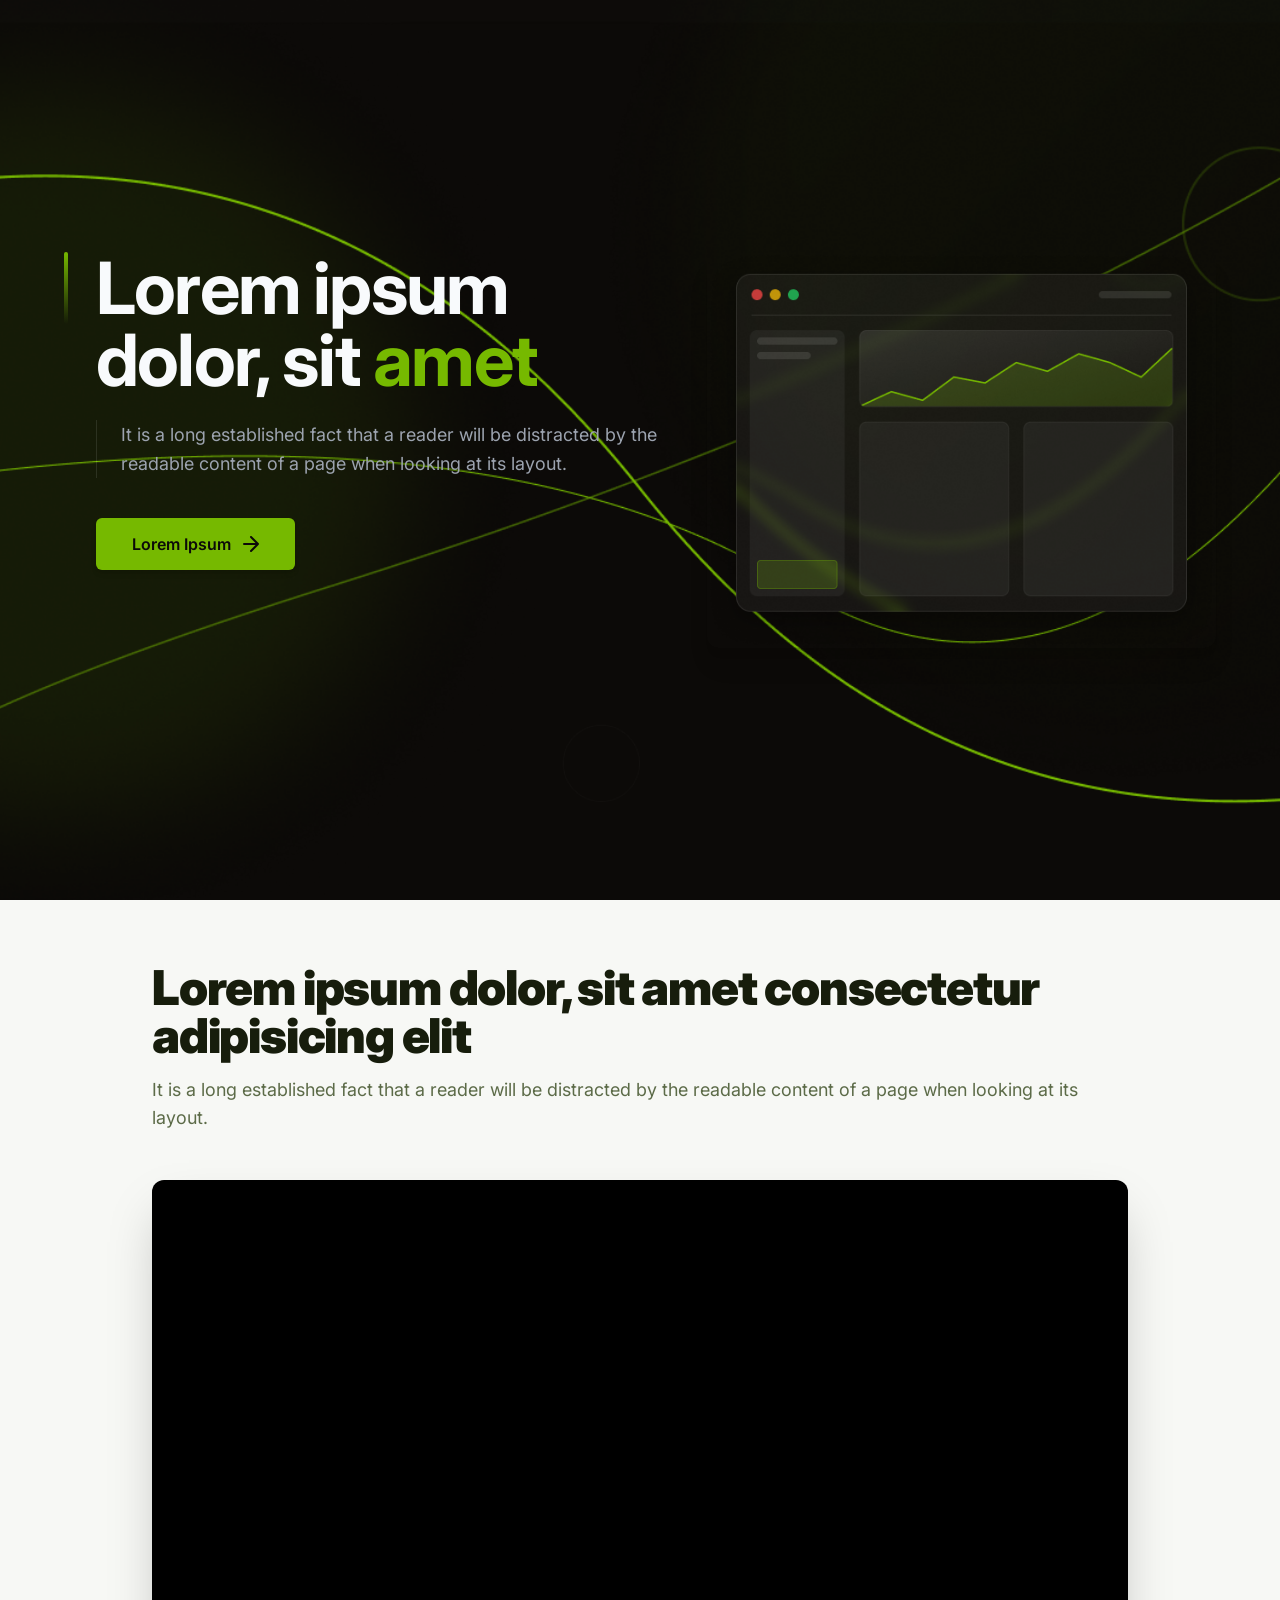
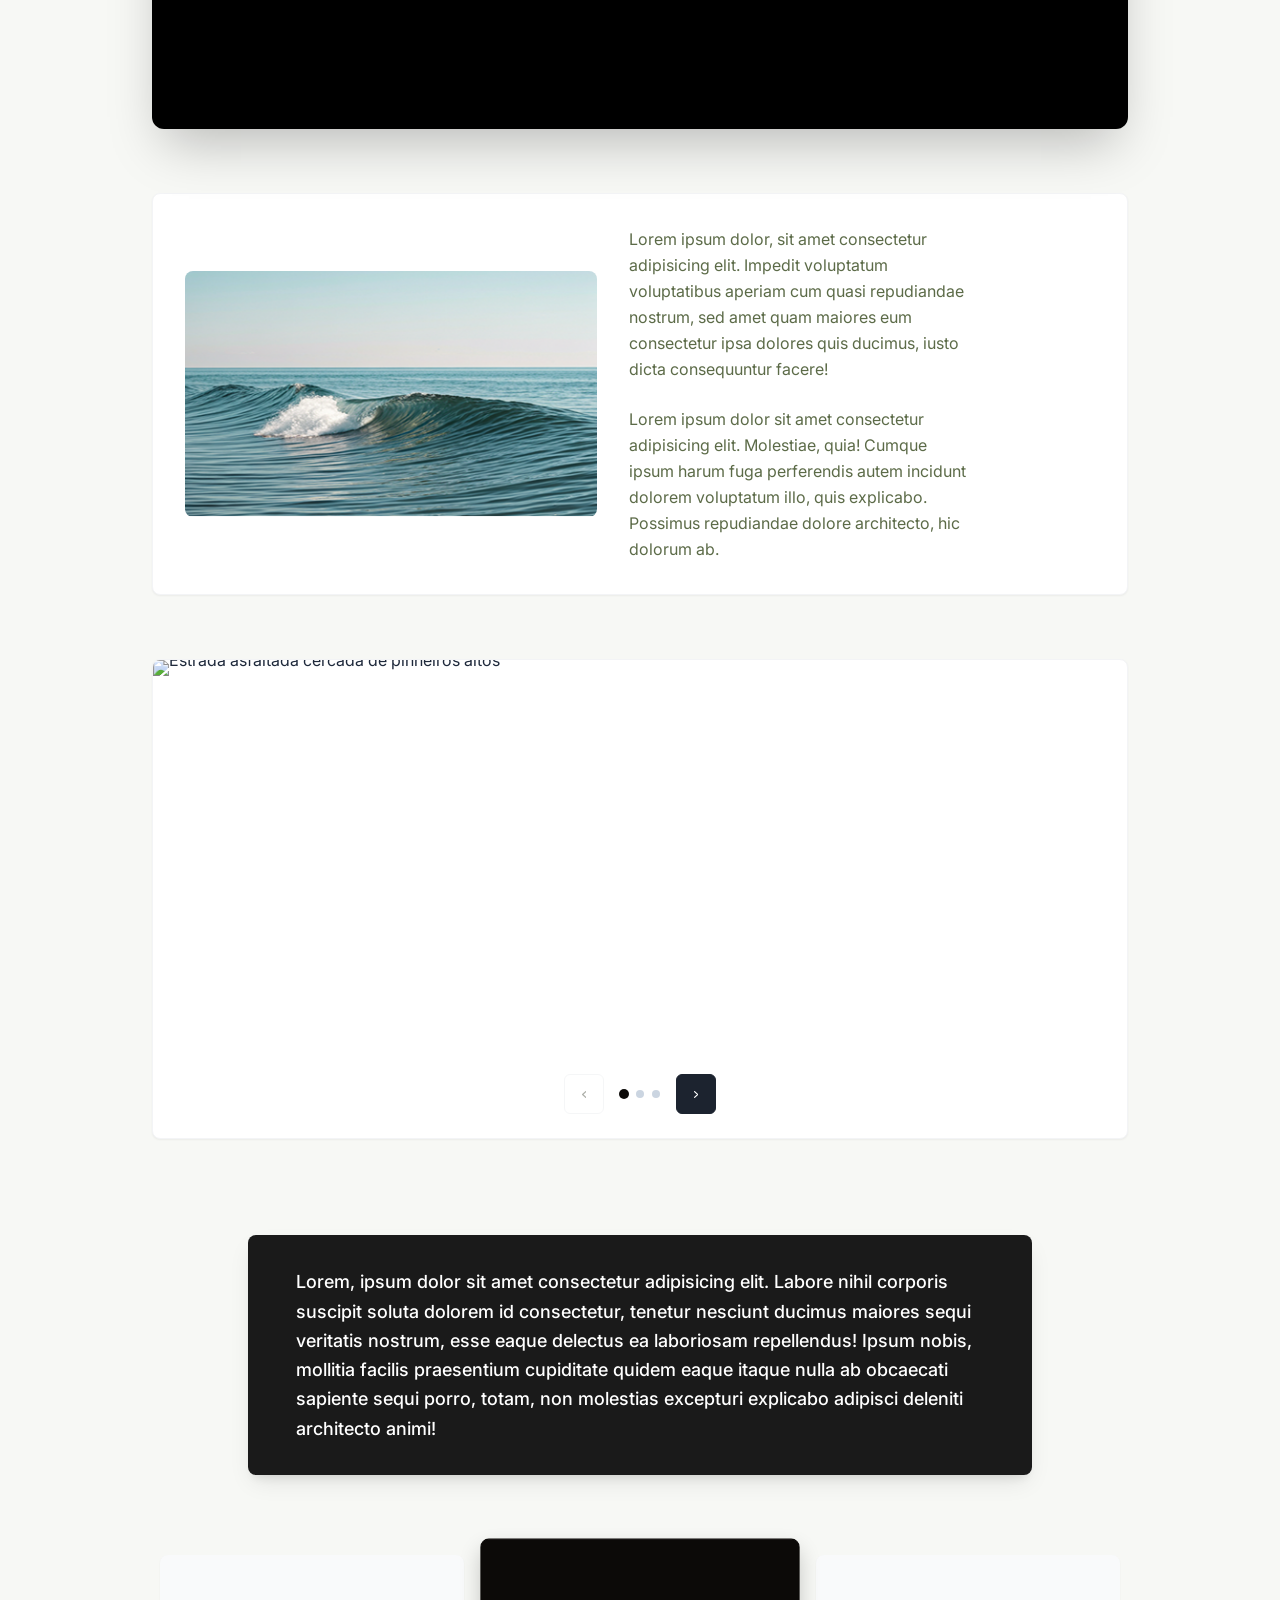
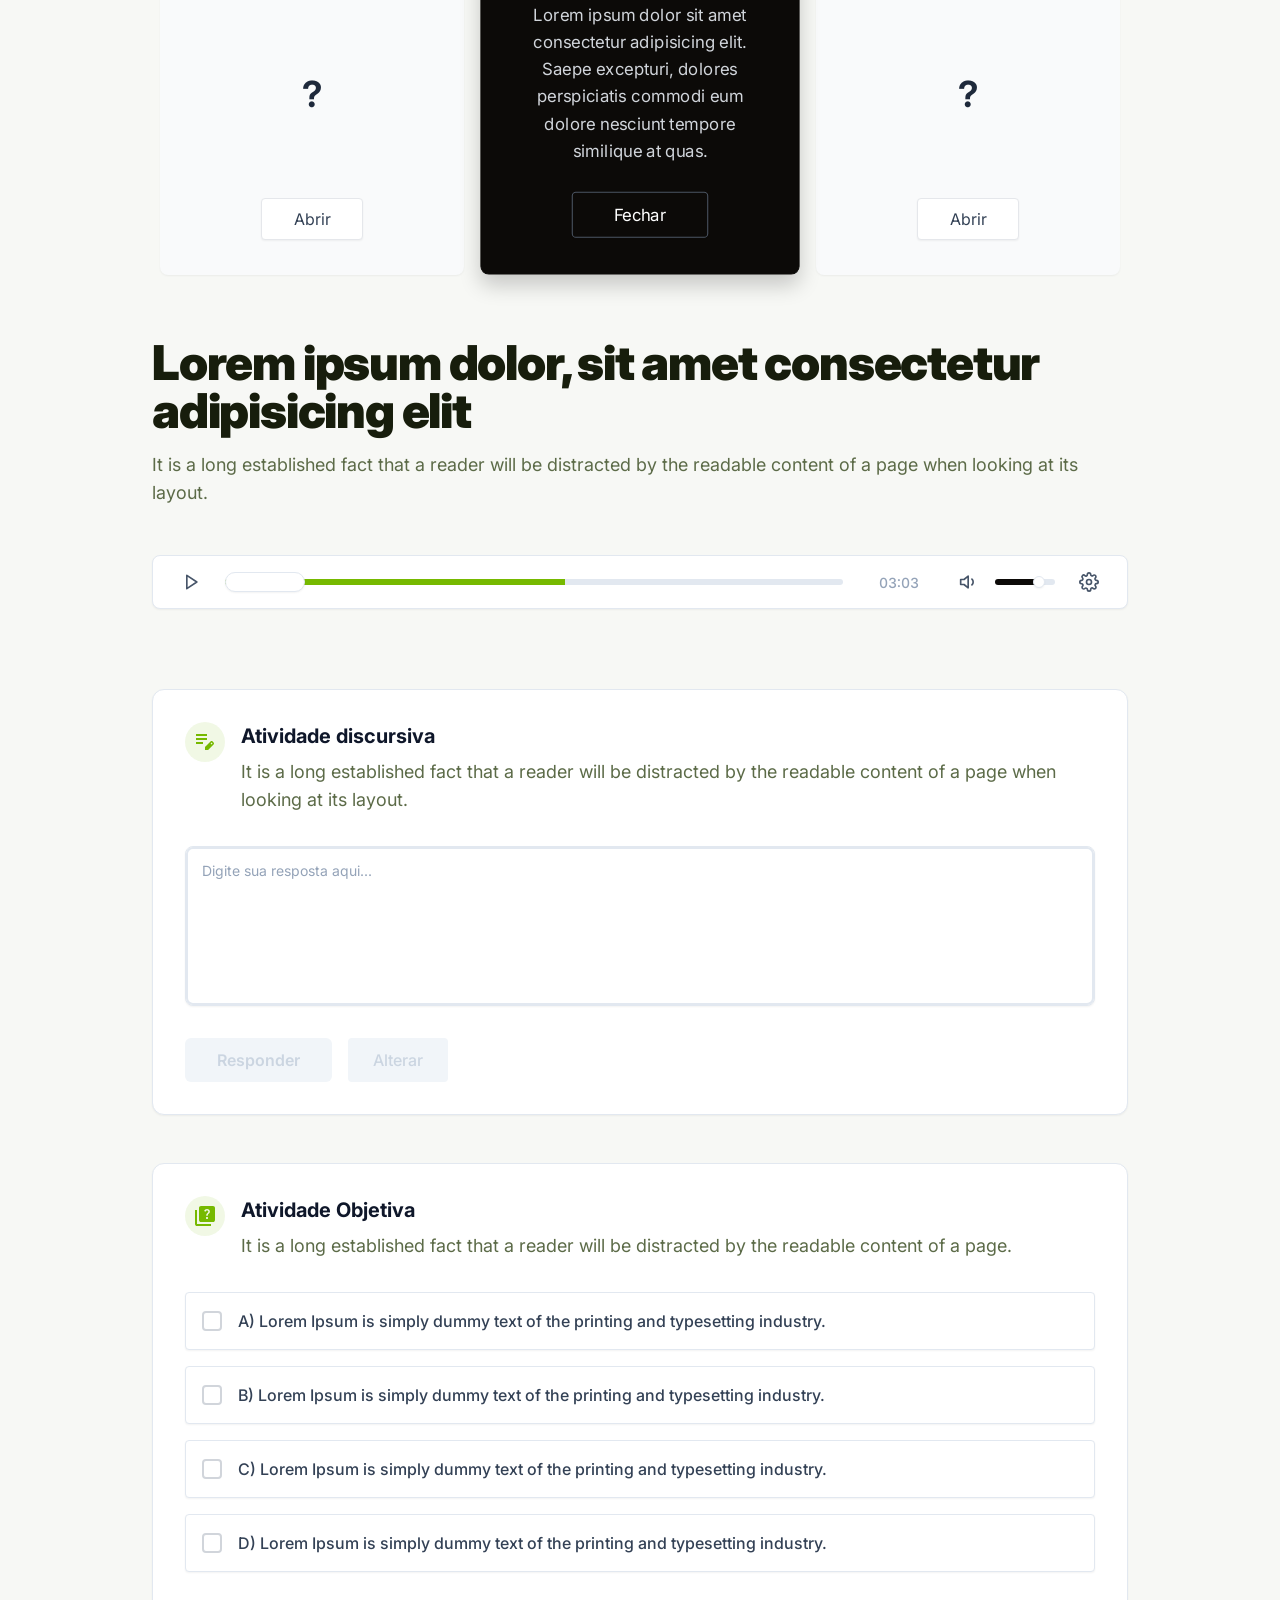
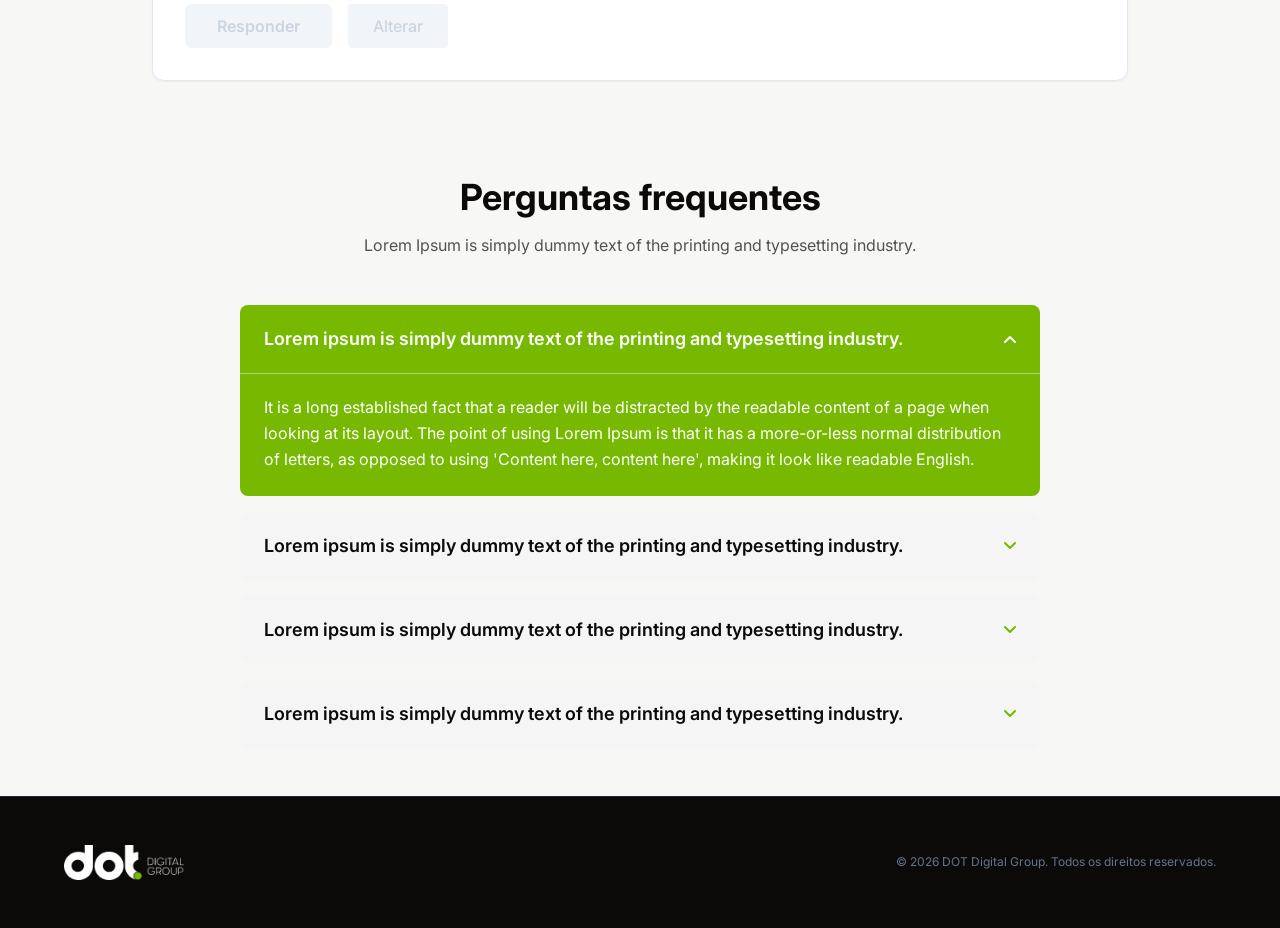
==== commit 4ff360c0: "feat: adiciona lógica das atividades discursivas e objetivas" ====
--- a/html/index.html
+++ b/html/index.html
@@ -5,28 +5,12 @@
   <meta charset="UTF-8">
   <meta name="viewport" content="width=device-width, initial-scale=1.0">
   <title>EdTech - Plataforma de Aprendizado Interativo</title>
-  <meta name="description" content="EdTech - Uma plataforma moderna de aprendizagem interativa com vídeos, áudios e atividades interativas.">
+  <meta name="description"
+    content="EdTech - Uma plataforma moderna de aprendizagem interativa com vídeos, áudios e atividades interativas.">
   <meta name="robots" content="index, follow">
-  
-  <!-- Canonical Link -->
-  <link rel="canonical" href="https://edtech.dotdigitalgroup.com.br">
-
-  <!-- Open Graph / Facebook -->
-  <meta property="og:type" content="website">
-  <meta property="og:url" content="https://edtech.dotdigitalgroup.com.br">
-  <meta property="og:title" content="EdTech - Plataforma de Aprendizado Interativo">
-  <meta property="og:description" content="EdTech - Uma plataforma moderna de aprendizagem interativa com vídeos, áudios e atividades interativas.">
-  <meta property="og:image" content="../assets/marca.png">
-
-  <!-- Twitter -->
-  <meta property="twitter:card" content="summary_large_image">
-  <meta property="twitter:url" content="https://edtech.dotdigitalgroup.com.br">
-  <meta property="twitter:title" content="EdTech - Plataforma de Aprendizado Interativo">
-  <meta property="twitter:description" content="EdTech - Uma plataforma moderna de aprendizagem interativa com vídeos, áudios e atividades interativas.">
-  <meta property="twitter:image" content="../assets/marca.png">
-
-  <!-- Swiper CSS -->
-  <link rel="stylesheet" href="https://cdn.jsdelivr.net/npm/swiper@11/swiper-bundle.min.css" />
+
+  <!-- Swiper CSS (Local) -->
+  <link rel="stylesheet" href="../css/swiper-bundle.min.css">
 
   <link rel="stylesheet" href="../css/main.css">
 </head>
@@ -64,506 +48,519 @@
 
   <main>
 
-  <section class="video-section">
-    <div class="video-section__container container">
-
-      <div class="video-section__header">
-        <h2 class="video-section__title">
-          Lorem ipsum dolor, sit amet consectetur
-          adipisicing elit
-        </h2>
-        <p class="video-section__subtitle">
-          It is a long established fact that a reader will be distracted by the readable content of a page when looking
-          at its layout.
-        </p>
-      </div>
-
-      <div class="video-section__player-wrapper">
-        <div class="video-player" id="youtube-player-container">
-
-          <iframe width="1337" height="752" src="https://www.youtube.com/embed/DeQ9CgfPgtI"
-            title="MUNDO LINDO | Os lugares mais bonitos do planeta" frameborder="0"
-            allow="accelerometer; autoplay; clipboard-write; encrypted-media; gyroscope; picture-in-picture; web-share"
-            referrerpolicy="strict-origin-when-cross-origin" allowfullscreen></iframe>
-
-        </div>
-      </div>
-
-    </div>
-  </section>
-
-  <section class="features">
-    <div class="features__container container">
-      <div class="features__card">
-
-        <div class="features__image-wrapper">
-          <img src="../assets/NatureWavesCrashing.png" alt="Onda quebrando no oceano" class="features__img">
-        </div>
-
-        <div class="features__content">
-          <p class="features__text">
+    <section class="video-section">
+      <div class="video-section__container container">
+
+        <div class="video-section__header">
+          <h2 class="video-section__title">
             Lorem ipsum dolor, sit amet consectetur
-            adipisicing elit. Impedit voluptatum
-            voluptatibus aperiam cum quasi repudiandae
-            nostrum, sed amet quam maiores eum
-            consectetur ipsa dolores quis ducimus, iusto
-            dicta consequuntur facere!
+            adipisicing elit
+          </h2>
+          <p class="video-section__subtitle">
+            It is a long established fact that a reader will be distracted by the readable content of a page when
+            looking
+            at its layout.
           </p>
-          <p class="features__text">
-            Lorem ipsum dolor sit amet consectetur
-            adipisicing elit. Molestiae, quia! Cumque
-            ipsum harum fuga perferendis autem
-            incidunt dolorem voluptatum illo, quis
-            explicabo. Possimus repudiandae dolore
-            architecto, hic dolorum ab.
+        </div>
+
+        <div class="video-section__player-wrapper">
+          <div class="video-player" id="youtube-player-container">
+
+            <iframe width="1337" height="752" src="https://www.youtube.com/embed/DeQ9CgfPgtI"
+              title="MUNDO LINDO | Os lugares mais bonitos do planeta" frameborder="0"
+              allow="accelerometer; autoplay; clipboard-write; encrypted-media; gyroscope; picture-in-picture; web-share"
+              referrerpolicy="strict-origin-when-cross-origin" allowfullscreen></iframe>
+
+          </div>
+        </div>
+
+      </div>
+    </section>
+
+    <section class="features">
+      <div class="features__container container">
+        <div class="features__card">
+
+          <div class="features__image-wrapper">
+            <img src="../assets/NatureWavesCrashing.png" alt="Onda quebrando no oceano" class="features__img">
+          </div>
+
+          <div class="features__content">
+            <p class="features__text">
+              Lorem ipsum dolor, sit amet consectetur
+              adipisicing elit. Impedit voluptatum
+              voluptatibus aperiam cum quasi repudiandae
+              nostrum, sed amet quam maiores eum
+              consectetur ipsa dolores quis ducimus, iusto
+              dicta consequuntur facere!
+            </p>
+            <p class="features__text">
+              Lorem ipsum dolor sit amet consectetur
+              adipisicing elit. Molestiae, quia! Cumque
+              ipsum harum fuga perferendis autem
+              incidunt dolorem voluptatum illo, quis
+              explicabo. Possimus repudiandae dolore
+              architecto, hic dolorum ab.
+            </p>
+          </div>
+
+        </div>
+      </div>
+    </section>
+
+    <section class="slider-section">
+      <div class="slider-section__container container">
+
+        <div class="slider" id="image-slider">
+          <!-- Adicionada a classe swiper para integração com Swiper -->
+          <div class="slider__track-container swiper">
+            <!-- Adicionada a classe swiper-wrapper -->
+            <ul class="slider__track swiper-wrapper" id="slider-track">
+
+              <!-- Adicionada a classe swiper-slide -->
+              <li class="slider__slide swiper-slide">
+                <img src="https://images.unsplash.com/photo-1542273917363-3b1817f69a2d?auto=format&fit=crop&w=1200&q=80"
+                  alt="Estrada asfaltada cercada de pinheiros altos" class="slider__img">
+              </li>
+
+              <li class="slider__slide swiper-slide">
+                <img src="https://images.unsplash.com/photo-1502082553048-f009c37129b9?auto=format&fit=crop&w=1200&q=80"
+                  alt="Copa de árvores verdes em floresta densa" class="slider__img">
+              </li>
+
+              <li class="slider__slide swiper-slide">
+                <img src="https://images.unsplash.com/photo-1447752875215-b2761acb3c5d?auto=format&fit=crop&w=1200&q=80"
+                  alt="Ponte ou passarela de madeira cercada por vegetação florestal" class="slider__img">
+              </li>
+
+            </ul>
+          </div>
+
+
+          <div class="slider__controls">
+            <!-- Botão Anterior -->
+            <button class="slider__btn slider__btn--prev" id="slider-prev-btn" aria-label="Slide anterior" disabled>
+              <svg width="4.32" height="7" viewBox="0 0 4.32 7" fill="none" xmlns="http://www.w3.org/2000/svg"
+                aria-hidden="true">
+                <path d="M3.72 0.6L0.6 3.5L3.72 6.4" stroke="currentColor" stroke-width="1.2" stroke-linecap="round"
+                  stroke-linejoin="round" />
+              </svg>
+            </button>
+
+            <!-- Indicadores (Dots) - Serão renderizados dinamicamente pelo Swiper -->
+            <div class="slider__dots" id="slider-dots"></div>
+
+            <!-- Botão Próximo -->
+            <button class="slider__btn slider__btn--next" id="slider-next-btn" aria-label="Próximo slide">
+              <svg width="4.32" height="7" viewBox="0 0 4.32 7" fill="none" xmlns="http://www.w3.org/2000/svg"
+                aria-hidden="true">
+                <path d="M0.6 0.6L3.72 3.5L0.6 6.4" stroke="currentColor" stroke-width="1.2" stroke-linecap="round"
+                  stroke-linejoin="round" />
+              </svg>
+            </button>
+          </div>
+
+        </div>
+
+      </div>
+    </section>
+
+    <section class="highlight-section">
+      <div class="highlight-section__container container">
+        <div class="highlight-box">
+          <p class="highlight-box__text">
+            Lorem, ipsum dolor sit amet consectetur adipisicing elit. Labore nihil corporis
+            suscipit soluta dolorem id consectetur, tenetur nesciunt ducimus maiores sequi
+            veritatis nostrum, esse eaque delectus ea laboriosam repellendus! Ipsum nobis,
+            mollitia facilis praesentium cupiditate quidem eaque itaque nulla ab obcaecati
+            sapiente sequi porro, totam, non molestias excepturi explicabo adipisci deleniti
+            architecto animi!
           </p>
         </div>
-
-      </div>
-    </div>
-  </section>
-
-  <section class="slider-section">
-    <div class="slider-section__container container">
-
-      <div class="slider" id="image-slider">
-        <!-- Adicionada a classe swiper para integração com Swiper -->
-        <div class="slider__track-container swiper">
-          <!-- Adicionada a classe swiper-wrapper -->
-          <ul class="slider__track swiper-wrapper" id="slider-track">
-
-            <!-- Adicionada a classe swiper-slide -->
-            <li class="slider__slide swiper-slide">
-              <img src="https://images.unsplash.com/photo-1542273917363-3b1817f69a2d?auto=format&fit=crop&w=1200&q=80"
-                alt="Estrada asfaltada cercada de pinheiros altos" class="slider__img">
-            </li>
-
-            <li class="slider__slide swiper-slide">
-              <img src="https://images.unsplash.com/photo-1502082553048-f009c37129b9?auto=format&fit=crop&w=1200&q=80"
-                alt="Copa de árvores verdes em floresta densa" class="slider__img">
-            </li>
-
-            <li class="slider__slide swiper-slide">
-              <img src="https://images.unsplash.com/photo-1447752875215-b2761acb3c5d?auto=format&fit=crop&w=1200&q=80"
-                alt="Ponte ou passarela de madeira cercada por vegetação florestal" class="slider__img">
-            </li>
-
-          </ul>
-        </div>
-
-
-        <div class="slider__controls">
-          <!-- Botão Anterior -->
-          <button class="slider__btn slider__btn--prev" id="slider-prev-btn" aria-label="Slide anterior" disabled>
-            <svg width="4.32" height="7" viewBox="0 0 4.32 7" fill="none" xmlns="http://www.w3.org/2000/svg"
-              aria-hidden="true">
-              <path d="M3.72 0.6L0.6 3.5L3.72 6.4" stroke="currentColor" stroke-width="1.2" stroke-linecap="round"
-                stroke-linejoin="round" />
-            </svg>
-          </button>
-
-          <!-- Indicadores (Dots) - Serão renderizados dinamicamente pelo Swiper -->
-          <div class="slider__dots" id="slider-dots"></div>
-
-          <!-- Botão Próximo -->
-          <button class="slider__btn slider__btn--next" id="slider-next-btn" aria-label="Próximo slide">
-            <svg width="4.32" height="7" viewBox="0 0 4.32 7" fill="none" xmlns="http://www.w3.org/2000/svg"
-              aria-hidden="true">
-              <path d="M0.6 0.6L3.72 3.5L0.6 6.4" stroke="currentColor" stroke-width="1.2" stroke-linecap="round"
-                stroke-linejoin="round" />
-            </svg>
-          </button>
-        </div>
-
-      </div>
-
-    </div>
-  </section>
-
-  <section class="highlight-section">
-    <div class="highlight-section__container container">
-      <div class="highlight-box">
-        <p class="highlight-box__text">
-          Lorem, ipsum dolor sit amet consectetur adipisicing elit. Labore nihil corporis
-          suscipit soluta dolorem id consectetur, tenetur nesciunt ducimus maiores sequi
-          veritatis nostrum, esse eaque delectus ea laboriosam repellendus! Ipsum nobis,
-          mollitia facilis praesentium cupiditate quidem eaque itaque nulla ab obcaecati
-          sapiente sequi porro, totam, non molestias excepturi explicabo adipisci deleniti
-          architecto animi!
-        </p>
-      </div>
-    </div>
-  </section>
-
-  <section class="cards-section">
-    <div class="cards-section__container container">
-      <div class="interactive-cards-grid">
-
-        <!-- Card 1 -->
-        <div class="interactive-card" id="card-1">
-          <div class="interactive-card__body">
-            <div class="interactive-card__placeholder">?</div>
-            <div class="interactive-card__expanded-content" aria-hidden="true">
-              <p class="interactive-card__text">
-                Lorem ipsum dolor sit amet, consectetur adipisicing elit. Adipisci excepturi error at, voluptatibus
-                magnam reiciendis.
+      </div>
+    </section>
+
+    <section class="cards-section">
+      <div class="cards-section__container container">
+        <div class="interactive-cards-grid">
+
+          <!-- Card 1 -->
+          <div class="interactive-card" id="card-1">
+            <div class="interactive-card__body">
+              <div class="interactive-card__placeholder">?</div>
+              <div class="interactive-card__expanded-content" aria-hidden="true">
+                <p class="interactive-card__text">
+                  Lorem ipsum dolor sit amet, consectetur adipisicing elit. Adipisci excepturi error at, voluptatibus
+                  magnam reiciendis.
+                </p>
+              </div>
+            </div>
+            <div class="interactive-card__footer">
+              <button class="interactive-card__btn" aria-expanded="false" data-card-id="1">Abrir</button>
+            </div>
+          </div>
+
+          <!-- Card 2 -->
+          <div class="interactive-card interactive-card--expanded" id="card-2">
+            <div class="interactive-card__body">
+              <div class="interactive-card__placeholder">?</div>
+              <div class="interactive-card__expanded-content" aria-hidden="false">
+                <p class="interactive-card__text">
+                  Lorem ipsum dolor sit amet consectetur adipisicing elit. Saepe excepturi, dolores perspiciatis commodi
+                  eum dolore nesciunt tempore similique at quas.
+                </p>
+              </div>
+            </div>
+            <div class="interactive-card__footer">
+              <button class="interactive-card__btn" aria-expanded="true" data-card-id="2">Fechar</button>
+            </div>
+          </div>
+
+          <!-- Card 3 -->
+          <div class="interactive-card" id="card-3">
+            <div class="interactive-card__body">
+              <div class="interactive-card__placeholder">?</div>
+              <div class="interactive-card__expanded-content" aria-hidden="true">
+                <p class="interactive-card__text">
+                  Lorem ipsum dolor sit amet, consectetur adipisicing elit. Adipisci excepturi error at, voluptatibus
+                  magnam reiciendis.
+                </p>
+              </div>
+            </div>
+            <div class="interactive-card__footer">
+              <button class="interactive-card__btn" aria-expanded="false" data-card-id="3">Abrir</button>
+            </div>
+          </div>
+
+        </div>
+      </div>
+    </section>
+
+    <section class="audio-section">
+      <div class="audio-section__container container">
+        <div class="audio-section__header">
+          <h2 class="audio-section__title">
+            Lorem ipsum dolor, sit amet consectetur adipisicing elit
+          </h2>
+          <p class="audio-section__subtitle">
+            It is a long established fact that a reader will be distracted by the readable content of a page when
+            looking
+            at its layout.
+          </p>
+        </div>
+
+        <div class="audio-player-container">
+          <audio id="native-audio" src="https://www.soundhelix.com/examples/mp3/SoundHelix-Song-1.mp3"></audio>
+
+          <div class="audio-player">
+            <!-- Botão Play/Pause -->
+            <button class="audio-player__play-btn" id="audio-play-btn" aria-label="Reproduzir áudio">
+              <!-- Ícone Play -->
+              <svg class="audio-player__icon-play" width="20" height="20" viewBox="0 0 24 24" fill="none"
+                xmlns="http://www.w3.org/2000/svg" aria-hidden="true">
+                <path d="M7 4L19 12L7 20V4Z" stroke="#475569" stroke-width="2" stroke-linejoin="round" fill="none" />
+              </svg>
+              <!-- Ícone Pause (oculto inicialmente) -->
+              <svg class="audio-player__icon-pause" style="display: none;" width="20" height="20" viewBox="0 0 24 24"
+                fill="none" xmlns="http://www.w3.org/2000/svg" aria-hidden="true">
+                <rect x="6" y="4" width="3" height="16" rx="1.5" fill="#475569" />
+                <rect x="15" y="4" width="3" height="16" rx="1.5" fill="#475569" />
+              </svg>
+            </button>
+
+            <!-- Barra de Progresso (Timeline) -->
+            <div class="audio-player__timeline">
+              <input type="range" class="audio-player__progress-bar" id="audio-progress" min="0" value="0" max="100"
+                aria-label="Progresso do áudio">
+            </div>
+
+            <!-- Exibição de Tempo -->
+            <span class="audio-player__time-display" id="audio-time">03:03</span>
+
+            <!-- Controle de Volume -->
+            <div class="audio-player__volume-control">
+              <button class="audio-player__volume-btn" id="audio-volume-btn" aria-label="Mudar volume">
+                <!-- Ícone Volume -->
+                <svg class="audio-player__icon-volume" width="20" height="20" viewBox="0 0 24 24" fill="none"
+                  xmlns="http://www.w3.org/2000/svg" aria-hidden="true">
+                  <path d="M11 5L6 9H2V15H6L11 19V5Z" stroke="#475569" stroke-width="2" stroke-linejoin="round"
+                    fill="none" />
+                  <path d="M15.5 8.5C16.5 9.5 17 10.7 17 12C17 13.3 16.5 14.5 15.5 15.5" stroke="#475569"
+                    stroke-width="2" stroke-linecap="round" />
+                </svg>
+                <!-- Ícone Mute (oculto inicialmente) -->
+                <svg class="audio-player__icon-mute" style="display: none;" width="20" height="20" viewBox="0 0 24 24"
+                  fill="none" xmlns="http://www.w3.org/2000/svg" aria-hidden="true">
+                  <path
+                    d="M16.5 12c0-1.77-1.02-3.29-2.5-4.03v2.21l2.45 2.45c.03-.21.05-.42.05-.63zm2.5 0c0 .94-.2 1.82-.54 2.64l1.51 1.51C20.63 14.91 21 13.5 21 12c0-4.28-2.99-7.86-7-8.77v2.06c2.89.86 5 3.54 5 6.71zM4.27 3L3 4.27 7.73 9H3v6h4l5 5v-6.73l4.25 4.25c-.67.52-1.42.93-2.25 1.18v2.06c1.38-.31 2.63-.95 3.69-1.81L19.73 21 21 19.73l-9-9L4.27 3zM12 4L9.91 6.09 12 8.18V4z"
+                    fill="#475569" />
+                </svg>
+              </button>
+              <input type="range" class="audio-player__volume-slider" id="audio-volume" min="0" max="100" value="80"
+                aria-label="Ajustar volume">
+            </div>
+
+            <!-- Botão Configurações -->
+            <button class="audio-player__settings-btn" id="audio-settings-btn" aria-label="Configurações">
+              <svg width="20" height="20" viewBox="0 0 24 24" fill="none" stroke="#475569" stroke-width="2"
+                stroke-linecap="round" stroke-linejoin="round" xmlns="http://www.w3.org/2000/svg" aria-hidden="true">
+                <circle cx="12" cy="12" r="3" />
+                <path
+                  d="M19.4 15a1.65 1.65 0 0 0 .33 1.82l.06.06a2 2 0 1 1-2.83 2.83l-.06-.06a1.65 1.65 0 0 0-1.82-.33 1.65 1.65 0 0 0-1 1.51V21a2 2 0 0 1-4 0v-.09A1.65 1.65 0 0 0 9 19.4a1.65 1.65 0 0 0-1.82.33l-.06.06a2 2 0 1 1-2.83-2.83l.06-.06a1.65 1.65 0 0 0 .33-1.82 1.65 1.65 0 0 0-1.51-1H3a2 2 0 0 1 0-4h.09A1.65 1.65 0 0 0 4.6 9a1.65 1.65 0 0 0-.33-1.82l-.06-.06a2 2 0 1 1 2.83-2.83l.06.06a1.65 1.65 0 0 0 1.82.33H9a1.65 1.65 0 0 0 1-1.51V3a2 2 0 0 1 4 0v.09a1.65 1.65 0 0 0 1 1.51 1.65 1.65 0 0 0 1.82-.33l.06-.06a2 2 0 1 1 2.83 2.83l-.06.06a1.65 1.65 0 0 0-.33 1.82V9a1.65 1.65 0 0 0 1.51 1H21a2 2 0 0 1 0 4h-.09a1.65 1.65 0 0 0-1.51 1z" />
+              </svg>
+            </button>
+          </div>
+        </div>
+
+      </div>
+    </section>
+
+    <section class="activities-section">
+      <div class="activities-section__container container">
+
+        <!-- Atividade Discursiva -->
+        <div class="activity-card activity-card--discursive" id="discursive-activity">
+          <div class="activity-card__header">
+            <span class="activity-card__icon-wrapper">
+              <svg width="18" height="16" viewBox="0 0 18 16" fill="none" xmlns="http://www.w3.org/2000/svg"
+                aria-hidden="true">
+                <path
+                  d="M0 10V8H7V10H0ZM0 6V4H11V6H0ZM0 2V0H11V2H0ZM9 16V12.925L14.525 7.425C14.675 7.275 14.8417 7.16667 15.025 7.1C15.2083 7.03333 15.3917 7 15.575 7C15.775 7 15.9667 7.0375 16.15 7.1125C16.3333 7.1875 16.5 7.3 16.65 7.45L17.575 8.375C17.7083 8.525 17.8125 8.69167 17.8875 8.875C17.9625 9.05833 18 9.24167 18 9.425C18 9.60833 17.9667 9.79583 17.9 9.9875C17.8333 10.1792 17.725 10.35 17.575 10.5L12.075 16H9ZM15.575 10.4L16.5 9.425L15.575 8.5L14.625 9.45L15.575 10.4Z"
+                  fill="currentColor" />
+              </svg>
+            </span>
+            <div class="activity-card__header-content">
+              <h3 class="activity-card__title">Atividade discursiva</h3>
+              <p class="activity-card__description">
+                It is a long established fact that a reader will be distracted by the readable content of a page when
+                looking
+                at its layout.
               </p>
             </div>
           </div>
-          <div class="interactive-card__footer">
-            <button class="interactive-card__btn" aria-expanded="false" data-card-id="1">Abrir</button>
-          </div>
-        </div>
-
-        <!-- Card 2 -->
-        <div class="interactive-card interactive-card--expanded" id="card-2">
-          <div class="interactive-card__body">
-            <div class="interactive-card__placeholder">?</div>
-            <div class="interactive-card__expanded-content" aria-hidden="false">
-              <p class="interactive-card__text">
-                Lorem ipsum dolor sit amet consectetur adipisicing elit. Saepe excepturi, dolores perspiciatis commodi
-                eum dolore nesciunt tempore similique at quas.
+
+          <div class="activity-card__body">
+            <label for="discursive-response" class="sr-only">Digite sua resposta discursiva</label>
+            <textarea id="discursive-response" class="activity-card__textarea"
+              placeholder="Digite sua resposta aqui..."></textarea>
+          </div>
+
+          <div class="activity-card__footer">
+            <button class="activity-card__btn activity-card__btn--submit" id="discursive-submit"
+              disabled>Responder</button>
+            <button class="activity-card__btn activity-card__btn--edit" id="discursive-edit" disabled>Alterar</button>
+          </div>
+
+          <div class="alert alert--success" id="discursive-feedback" style="display: none;">
+            <button class="alert__close" id="discursive-feedback-close" aria-label="Fechar feedback">
+              <svg width="12" height="12" viewBox="0 0 12 12" fill="none" xmlns="http://www.w3.org/2000/svg"
+                aria-hidden="true">
+                <path d="M1 1L11 11M1 11L11 1" stroke="currentColor" stroke-width="2" stroke-linecap="round" />
+              </svg>
+            </button>
+            <strong class="alert__title">É isso aí!</strong>
+            <p class="alert__text">
+              Lorem ipsum dolor sit, amet consectetur adipisicing elit. Pariatur commodi odio maiores accusamus
+              aspernatur
+              consequatur ipsam dignissimos magnam hic, velit est perferendis explicabo aperiam ratione veritatis
+              labore.
+            </p>
+          </div>
+
+        </div>
+
+        <!-- Atividade Objetiva -->
+        <div class="activity-card activity-card--objective" id="objective-activity">
+          <div class="activity-card__header">
+            <span class="activity-card__icon-wrapper">
+              <svg width="20" height="20" viewBox="0 0 20 20" fill="none" xmlns="http://www.w3.org/2000/svg"
+                aria-hidden="true">
+                <path
+                  d="M12 13C12.2833 13 12.5292 12.8958 12.7375 12.6875C12.9458 12.4792 13.05 12.2333 13.05 11.95C13.05 11.6667 12.9458 11.4208 12.7375 11.2125C12.5292 11.0042 12.2833 10.9 12 10.9C11.7167 10.9 11.4708 11.0042 11.2625 11.2125C11.0542 11.4208 10.95 11.6667 10.95 11.95C10.95 12.2333 11.0542 12.4792 11.2625 12.6875C11.4708 12.8958 11.7167 13 12 13ZM11.25 9.8H12.75C12.75 9.31667 12.8 8.9625 12.9 8.7375C13 8.5125 13.2333 8.21667 13.6 7.85C14.1 7.35 14.4333 6.94583 14.6 6.6375C14.7667 6.32917 14.85 5.96667 14.85 5.55C14.85 4.8 14.5875 4.1875 14.0625 3.7125C13.5375 3.2375 12.85 3 12 3C11.3167 3 10.7208 3.19167 10.2125 3.575C9.70417 3.95833 9.35 4.46667 9.15 5.1L10.5 5.65C10.65 5.23333 10.8542 4.92083 11.1125 4.7125C11.3708 4.50417 11.6667 4.4 12 4.4C12.4 4.4 12.725 4.5125 12.975 4.7375C13.225 4.9625 13.35 5.26667 13.35 5.65C13.35 5.88333 13.2833 6.10417 13.15 6.3125C13.0167 6.52083 12.7833 6.78333 12.45 7.1C11.9 7.58333 11.5625 7.9625 11.4375 8.2375C11.3125 8.5125 11.25 9.03333 11.25 9.8ZM6 16C5.45 16 4.97917 15.8042 4.5875 15.4125C4.19583 15.0208 4 14.55 4 14V2C4 1.45 4.19583 0.979167 4.5875 0.5875C4.97917 0.195833 5.45 0 6 0H18C18.55 0 19.0208 0.195833 19.4125 0.5875C19.8042 0.979167 20 1.45 20 2V14C20 14.55 19.8042 15.0208 19.4125 15.4125C19.0208 15.8042 18.55 16 18 16H6ZM2 20C1.45 20 0.979167 19.8042 0.5875 19.4125C0.195833 19.0208 0 18.55 0 18V4H2V18H16V20H2Z"
+                  fill="currentColor" />
+              </svg>
+            </span>
+            <div class="activity-card__header-content">
+              <h3 class="activity-card__title">Atividade Objetiva</h3>
+              <p class="activity-card__description">
+                It is a long established fact that a reader will be distracted by the readable content of a page.
               </p>
             </div>
           </div>
-          <div class="interactive-card__footer">
-            <button class="interactive-card__btn" aria-expanded="true" data-card-id="2">Fechar</button>
-          </div>
-        </div>
-
-        <!-- Card 3 -->
-        <div class="interactive-card" id="card-3">
-          <div class="interactive-card__body">
-            <div class="interactive-card__placeholder">?</div>
-            <div class="interactive-card__expanded-content" aria-hidden="true">
-              <p class="interactive-card__text">
-                Lorem ipsum dolor sit amet, consectetur adipisicing elit. Adipisci excepturi error at, voluptatibus
-                magnam reiciendis.
-              </p>
-            </div>
-          </div>
-          <div class="interactive-card__footer">
-            <button class="interactive-card__btn" aria-expanded="false" data-card-id="3">Abrir</button>
-          </div>
-        </div>
-
-      </div>
-    </div>
-  </section>
-
-  <section class="audio-section">
-    <div class="audio-section__container container">
-      <div class="audio-section__header">
-        <h2 class="audio-section__title">
-          Lorem ipsum dolor, sit amet consectetur adipisicing elit
-        </h2>
-        <p class="audio-section__subtitle">
-          It is a long established fact that a reader will be distracted by the readable content of a page when looking
-          at its layout.
-        </p>
-      </div>
-
-      <div class="audio-player-container">
-        <audio id="native-audio" src="https://www.soundhelix.com/examples/mp3/SoundHelix-Song-1.mp3"></audio>
-
-        <div class="audio-player">
-          <!-- Botão Play/Pause -->
-          <button class="audio-player__play-btn" id="audio-play-btn" aria-label="Reproduzir áudio">
-            <!-- Ícone Play -->
-            <svg class="audio-player__icon-play" width="20" height="20" viewBox="0 0 24 24" fill="none"
-              xmlns="http://www.w3.org/2000/svg" aria-hidden="true">
-              <path d="M7 4L19 12L7 20V4Z" stroke="#475569" stroke-width="2" stroke-linejoin="round" fill="none" />
-            </svg>
-            <!-- Ícone Pause (oculto inicialmente) -->
-            <svg class="audio-player__icon-pause" style="display: none;" width="20" height="20" viewBox="0 0 24 24"
-              fill="none" xmlns="http://www.w3.org/2000/svg" aria-hidden="true">
-              <rect x="6" y="4" width="3" height="16" rx="1.5" fill="#475569" />
-              <rect x="15" y="4" width="3" height="16" rx="1.5" fill="#475569" />
-            </svg>
-          </button>
-
-          <!-- Barra de Progresso (Timeline) -->
-          <div class="audio-player__timeline">
-            <input type="range" class="audio-player__progress-bar" id="audio-progress" min="0" value="0" max="100"
-              aria-label="Progresso do áudio">
-          </div>
-
-          <!-- Exibição de Tempo -->
-          <span class="audio-player__time-display" id="audio-time">03:03</span>
-
-          <!-- Controle de Volume -->
-          <div class="audio-player__volume-control">
-            <button class="audio-player__volume-btn" id="audio-volume-btn" aria-label="Mudar volume">
-              <!-- Ícone Volume -->
-              <svg class="audio-player__icon-volume" width="20" height="20" viewBox="0 0 24 24" fill="none"
-                xmlns="http://www.w3.org/2000/svg" aria-hidden="true">
-                <path d="M11 5L6 9H2V15H6L11 19V5Z" stroke="#475569" stroke-width="2" stroke-linejoin="round"
-                  fill="none" />
-                <path d="M15.5 8.5C16.5 9.5 17 10.7 17 12C17 13.3 16.5 14.5 15.5 15.5" stroke="#475569" stroke-width="2"
-                  stroke-linecap="round" />
-              </svg>
-              <!-- Ícone Mute (oculto inicialmente) -->
-              <svg class="audio-player__icon-mute" style="display: none;" width="20" height="20" viewBox="0 0 24 24"
-                fill="none" xmlns="http://www.w3.org/2000/svg" aria-hidden="true">
-                <path
-                  d="M16.5 12c0-1.77-1.02-3.29-2.5-4.03v2.21l2.45 2.45c.03-.21.05-.42.05-.63zm2.5 0c0 .94-.2 1.82-.54 2.64l1.51 1.51C20.63 14.91 21 13.5 21 12c0-4.28-2.99-7.86-7-8.77v2.06c2.89.86 5 3.54 5 6.71zM4.27 3L3 4.27 7.73 9H3v6h4l5 5v-6.73l4.25 4.25c-.67.52-1.42.93-2.25 1.18v2.06c1.38-.31 2.63-.95 3.69-1.81L19.73 21 21 19.73l-9-9L4.27 3zM12 4L9.91 6.09 12 8.18V4z"
-                  fill="#475569" />
+
+          <div class="activity-card__body">
+            <fieldset class="objective-fieldset">
+              <legend class="sr-only">Opções de resposta para a atividade objetiva</legend>
+              <div class="objective-options">
+
+                <label class="objective-option" for="opt-a">
+                  <input type="checkbox" id="opt-a" class="objective-option__input" value="A">
+                  <span class="objective-option__checkbox-ui"></span>
+                  <span class="objective-option__text">A) Lorem Ipsum is simply dummy text of the printing and
+                    typesetting
+                    industry.</span>
+                </label>
+
+                <label class="objective-option" for="opt-b">
+                  <input type="checkbox" id="opt-b" class="objective-option__input" value="B">
+                  <span class="objective-option__checkbox-ui"></span>
+                  <span class="objective-option__text">B) Lorem Ipsum is simply dummy text of the printing and
+                    typesetting
+                    industry.</span>
+                </label>
+
+                <label class="objective-option" for="opt-c">
+                  <input type="checkbox" id="opt-c" class="objective-option__input" value="C">
+                  <span class="objective-option__checkbox-ui"></span>
+                  <span class="objective-option__text">C) Lorem Ipsum is simply dummy text of the printing and
+                    typesetting
+                    industry.</span>
+                </label>
+
+                <label class="objective-option" for="opt-d">
+                  <input type="checkbox" id="opt-d" class="objective-option__input" value="D">
+                  <span class="objective-option__checkbox-ui"></span>
+                  <span class="objective-option__text">D) Lorem Ipsum is simply dummy text of the printing and
+                    typesetting
+                    industry.</span>
+                </label>
+
+              </div>
+            </fieldset>
+          </div>
+
+          <div class="activity-card__footer">
+            <button class="activity-card__btn activity-card__btn--submit" id="objective-submit"
+              disabled>Responder</button>
+            <button class="activity-card__btn activity-card__btn--edit" id="objective-edit" disabled>Alterar</button>
+          </div>
+
+          <div class="alert alert--warning" id="objective-feedback" style="display: none;">
+            <button class="alert__close" id="objective-feedback-close" aria-label="Fechar feedback">
+              <svg width="12" height="12" viewBox="0 0 12 12" fill="none" xmlns="http://www.w3.org/2000/svg"
+                aria-hidden="true">
+                <path d="M1 1L11 11M1 11L11 1" stroke="currentColor" stroke-width="2" stroke-linecap="round" />
               </svg>
             </button>
-            <input type="range" class="audio-player__volume-slider" id="audio-volume" min="0" max="100" value="80"
-              aria-label="Ajustar volume">
-          </div>
-
-          <!-- Botão Configurações -->
-          <button class="audio-player__settings-btn" id="audio-settings-btn" aria-label="Configurações">
-            <svg width="20" height="20" viewBox="0 0 24 24" fill="none" stroke="#475569" stroke-width="2"
-              stroke-linecap="round" stroke-linejoin="round" xmlns="http://www.w3.org/2000/svg" aria-hidden="true">
-              <circle cx="12" cy="12" r="3" />
-              <path
-                d="M19.4 15a1.65 1.65 0 0 0 .33 1.82l.06.06a2 2 0 1 1-2.83 2.83l-.06-.06a1.65 1.65 0 0 0-1.82-.33 1.65 1.65 0 0 0-1 1.51V21a2 2 0 0 1-4 0v-.09A1.65 1.65 0 0 0 9 19.4a1.65 1.65 0 0 0-1.82.33l-.06.06a2 2 0 1 1-2.83-2.83l.06-.06a1.65 1.65 0 0 0 .33-1.82 1.65 1.65 0 0 0-1.51-1H3a2 2 0 0 1 0-4h.09A1.65 1.65 0 0 0 4.6 9a1.65 1.65 0 0 0-.33-1.82l-.06-.06a2 2 0 1 1 2.83-2.83l.06.06a1.65 1.65 0 0 0 1.82.33H9a1.65 1.65 0 0 0 1-1.51V3a2 2 0 0 1 4 0v.09a1.65 1.65 0 0 0 1 1.51 1.65 1.65 0 0 0 1.82-.33l.06-.06a2 2 0 1 1 2.83 2.83l-.06.06a1.65 1.65 0 0 0-.33 1.82V9a1.65 1.65 0 0 0 1.51 1H21a2 2 0 0 1 0 4h-.09a1.65 1.65 0 0 0-1.51 1z" />
-            </svg>
-          </button>
-        </div>
-      </div>
-
-    </div>
-  </section>
-
-  <section class="activities-section">
-    <div class="activities-section__container container">
-
-      <!-- Atividade Discursiva -->
-      <div class="activity-card activity-card--discursive" id="discursive-activity">
-        <div class="activity-card__header">
-          <span class="activity-card__icon-wrapper">
-            <svg width="18" height="16" viewBox="0 0 18 16" fill="none" xmlns="http://www.w3.org/2000/svg"
-              aria-hidden="true">
-              <path
-                d="M0 10V8H7V10H0ZM0 6V4H11V6H0ZM0 2V0H11V2H0ZM9 16V12.925L14.525 7.425C14.675 7.275 14.8417 7.16667 15.025 7.1C15.2083 7.03333 15.3917 7 15.575 7C15.775 7 15.9667 7.0375 16.15 7.1125C16.3333 7.1875 16.5 7.3 16.65 7.45L17.575 8.375C17.7083 8.525 17.8125 8.69167 17.8875 8.875C17.9625 9.05833 18 9.24167 18 9.425C18 9.60833 17.9667 9.79583 17.9 9.9875C17.8333 10.1792 17.725 10.35 17.575 10.5L12.075 16H9ZM15.575 10.4L16.5 9.425L15.575 8.5L14.625 9.45L15.575 10.4Z"
-                fill="currentColor" />
-            </svg>
-          </span>
-          <div class="activity-card__header-content">
-            <h3 class="activity-card__title">Atividade discursiva</h3>
-            <p class="activity-card__description">
-              It is a long established fact that a reader will be distracted by the readable content of a page when
-              looking
-              at its layout.
+            <strong class="alert__title">Tente novamente!</strong>
+            <p class="alert__text">
+              Lorem ipsum dolor sit, amet consectetur adipisicing elit. Pariatur commodi odio maiores accusamus
+              aspernatur
+              consequatur ipsam dignissimos magnam hic, velit est perferendis explicabo aperiam ratione veritatis
+              labore.
             </p>
           </div>
-        </div>
-
-        <div class="activity-card__body">
-          <label for="discursive-response" class="sr-only">Digite sua resposta discursiva</label>
-          <textarea id="discursive-response" class="activity-card__textarea"
-            placeholder="Digite sua resposta aqui..."></textarea>
-        </div>
-
-        <div class="activity-card__footer">
-          <button class="activity-card__btn activity-card__btn--submit" id="discursive-submit">Responder</button>
-          <button class="activity-card__btn activity-card__btn--edit" id="discursive-edit">Alterar</button>
-        </div>
-
-        <div class="alert alert--success" id="discursive-feedback">
-          <button class="alert__close" id="discursive-feedback-close" aria-label="Fechar feedback">
-            <svg width="12" height="12" viewBox="0 0 12 12" fill="none" xmlns="http://www.w3.org/2000/svg"
-              aria-hidden="true">
-              <path d="M1 1L11 11M1 11L11 1" stroke="currentColor" stroke-width="2" stroke-linecap="round" />
-            </svg>
-          </button>
-          <strong class="alert__title">É isso aí!</strong>
-          <p class="alert__text">
-            Lorem ipsum dolor sit, amet consectetur adipisicing elit. Pariatur commodi odio maiores accusamus aspernatur
-            consequatur ipsam dignissimos magnam hic, velit est perferendis explicabo aperiam ratione veritatis labore.
+
+        </div>
+
+      </div>
+    </section>
+
+    <section class="faq-section">
+      <div class="faq-section__container container">
+
+        <div class="faq-section__header">
+          <h2 class="faq-section__title">Perguntas frequentes</h2>
+          <p class="faq-section__subtitle">
+            Lorem Ipsum is simply dummy text of the printing and typesetting industry.
           </p>
         </div>
 
-      </div>
-
-      <!-- Atividade Objetiva -->
-      <div class="activity-card activity-card--objective" id="objective-activity">
-        <div class="activity-card__header">
-          <span class="activity-card__icon-wrapper">
-            <svg width="20" height="20" viewBox="0 0 20 20" fill="none" xmlns="http://www.w3.org/2000/svg"
-              aria-hidden="true">
-              <path
-                d="M12 13C12.2833 13 12.5292 12.8958 12.7375 12.6875C12.9458 12.4792 13.05 12.2333 13.05 11.95C13.05 11.6667 12.9458 11.4208 12.7375 11.2125C12.5292 11.0042 12.2833 10.9 12 10.9C11.7167 10.9 11.4708 11.0042 11.2625 11.2125C11.0542 11.4208 10.95 11.6667 10.95 11.95C10.95 12.2333 11.0542 12.4792 11.2625 12.6875C11.4708 12.8958 11.7167 13 12 13ZM11.25 9.8H12.75C12.75 9.31667 12.8 8.9625 12.9 8.7375C13 8.5125 13.2333 8.21667 13.6 7.85C14.1 7.35 14.4333 6.94583 14.6 6.6375C14.7667 6.32917 14.85 5.96667 14.85 5.55C14.85 4.8 14.5875 4.1875 14.0625 3.7125C13.5375 3.2375 12.85 3 12 3C11.3167 3 10.7208 3.19167 10.2125 3.575C9.70417 3.95833 9.35 4.46667 9.15 5.1L10.5 5.65C10.65 5.23333 10.8542 4.92083 11.1125 4.7125C11.3708 4.50417 11.6667 4.4 12 4.4C12.4 4.4 12.725 4.5125 12.975 4.7375C13.225 4.9625 13.35 5.26667 13.35 5.65C13.35 5.88333 13.2833 6.10417 13.15 6.3125C13.0167 6.52083 12.7833 6.78333 12.45 7.1C11.9 7.58333 11.5625 7.9625 11.4375 8.2375C11.3125 8.5125 11.25 9.03333 11.25 9.8ZM6 16C5.45 16 4.97917 15.8042 4.5875 15.4125C4.19583 15.0208 4 14.55 4 14V2C4 1.45 4.19583 0.979167 4.5875 0.5875C4.97917 0.195833 5.45 0 6 0H18C18.55 0 19.0208 0.195833 19.4125 0.5875C19.8042 0.979167 20 1.45 20 2V14C20 14.55 19.8042 15.0208 19.4125 15.4125C19.0208 15.8042 18.55 16 18 16H6ZM2 20C1.45 20 0.979167 19.8042 0.5875 19.4125C0.195833 19.0208 0 18.55 0 18V4H2V18H16V20H2Z"
-                fill="currentColor" />
-            </svg>
-          </span>
-          <div class="activity-card__header-content">
-            <h3 class="activity-card__title">Atividade Objetiva</h3>
-            <p class="activity-card__description">
-              It is a long established fact that a reader will be distracted by the readable content of a page.
-            </p>
-          </div>
-        </div>
-
-        <div class="activity-card__body">
-          <fieldset class="objective-fieldset">
-            <legend class="sr-only">Opções de resposta para a atividade objetiva</legend>
-            <div class="objective-options">
-
-              <label class="objective-option" for="opt-a">
-                <input type="checkbox" id="opt-a" class="objective-option__input" value="A">
-                <span class="objective-option__checkbox-ui"></span>
-                <span class="objective-option__text">A) Lorem Ipsum is simply dummy text of the printing and typesetting
-                  industry.</span>
-              </label>
-
-              <label class="objective-option" for="opt-b">
-                <input type="checkbox" id="opt-b" class="objective-option__input" value="B">
-                <span class="objective-option__checkbox-ui"></span>
-                <span class="objective-option__text">B) Lorem Ipsum is simply dummy text of the printing and typesetting
-                  industry.</span>
-              </label>
-
-              <label class="objective-option" for="opt-c">
-                <input type="checkbox" id="opt-c" class="objective-option__input" value="C">
-                <span class="objective-option__checkbox-ui"></span>
-                <span class="objective-option__text">C) Lorem Ipsum is simply dummy text of the printing and typesetting
-                  industry.</span>
-              </label>
-
-              <label class="objective-option" for="opt-d">
-                <input type="checkbox" id="opt-d" class="objective-option__input" value="D">
-                <span class="objective-option__checkbox-ui"></span>
-                <span class="objective-option__text">D) Lorem Ipsum is simply dummy text of the printing and typesetting
-                  industry.</span>
-              </label>
-
-            </div>
-          </fieldset>
-        </div>
-
-        <div class="activity-card__footer">
-          <button class="activity-card__btn activity-card__btn--submit" id="objective-submit">Responder</button>
-          <button class="activity-card__btn activity-card__btn--edit" id="objective-edit">Alterar</button>
-        </div>
-
-        <div class="alert alert--warning" id="objective-feedback">
-          <button class="alert__close" id="objective-feedback-close" aria-label="Fechar feedback">
-            <svg width="12" height="12" viewBox="0 0 12 12" fill="none" xmlns="http://www.w3.org/2000/svg"
-              aria-hidden="true">
-              <path d="M1 1L11 11M1 11L11 1" stroke="currentColor" stroke-width="2" stroke-linecap="round" />
-            </svg>
-          </button>
-          <strong class="alert__title">Tente novamente!</strong>
-          <p class="alert__text">
-            Lorem ipsum dolor sit, amet consectetur adipisicing elit. Pariatur commodi odio maiores accusamus aspernatur
-            consequatur ipsam dignissimos magnam hic, velit est perferendis explicabo aperiam ratione veritatis labore.
-          </p>
-        </div>
-
-      </div>
-
-    </div>
-  </section>
-
-  <section class="faq-section">
-    <div class="faq-section__container container">
-
-      <div class="faq-section__header">
-        <h2 class="faq-section__title">Perguntas frequentes</h2>
-        <p class="faq-section__subtitle">
-          Lorem Ipsum is simply dummy text of the printing and typesetting industry.
-        </p>
-      </div>
-
-      <div class="faq-accordion" id="faq-accordion">
-        <details class="faq-item" name="faq" open id="faq-item-1">
-          <summary class="faq-item__trigger">
-            <span class="faq-item__question">Lorem ipsum is simply dummy text of the printing and typesetting
-              industry.</span>
-            <span class="faq-item__icon-wrapper">
-              <svg class="faq-item__icon" width="12" height="8" viewBox="0 0 12 8" fill="none"
-                xmlns="http://www.w3.org/2000/svg" aria-hidden="true">
-                <path d="M1 7L6 2L11 7" stroke="currentColor" stroke-width="2" stroke-linecap="round"
-                  stroke-linejoin="round" />
-              </svg>
-            </span>
-          </summary>
-          <div class="faq-item__panel" id="faq-answer-1">
-            <div class="faq-item__content">
-              <p class="faq-item__text">
-                It is a long established fact that a reader will be distracted by the readable content of a page when
-                looking at its layout. The point of using Lorem Ipsum is that it has a more-or-less normal distribution
-                of letters, as opposed to using 'Content here, content here', making it look like readable English.
-              </p>
-            </div>
-          </div>
-        </details>
-
-        <details class="faq-item" name="faq" id="faq-item-2">
-          <summary class="faq-item__trigger">
-            <span class="faq-item__question">Lorem ipsum is simply dummy text of the printing and typesetting
-              industry.</span>
-            <span class="faq-item__icon-wrapper">
-              <svg class="faq-item__icon" width="12" height="8" viewBox="0 0 12 8" fill="none"
-                xmlns="http://www.w3.org/2000/svg" aria-hidden="true">
-                <path d="M1 1L6 6L11 1" stroke="currentColor" stroke-width="2" stroke-linecap="round"
-                  stroke-linejoin="round" />
-              </svg>
-            </span>
-          </summary>
-          <div class="faq-item__panel" id="faq-answer-2">
-            <div class="faq-item__content">
-              <p class="faq-item__text">
-                Lorem ipsum dolor sit amet, consectetur adipiscing elit. Sed do eiusmod tempor incididunt ut labore.
-                Aliquet sit amet est placerat in. Non sodales neque sodales ut etiam sit amet nisl purus.
-              </p>
-            </div>
-          </div>
-        </details>
-
-        <details class="faq-item" name="faq" id="faq-item-3">
-          <summary class="faq-item__trigger">
-            <span class="faq-item__question">Lorem ipsum is simply dummy text of the printing and typesetting
-              industry.</span>
-            <span class="faq-item__icon-wrapper">
-              <svg class="faq-item__icon" width="12" height="8" viewBox="0 0 12 8" fill="none"
-                xmlns="http://www.w3.org/2000/svg" aria-hidden="true">
-                <path d="M1 1L6 6L11 1" stroke="currentColor" stroke-width="2" stroke-linecap="round"
-                  stroke-linejoin="round" />
-              </svg>
-            </span>
-          </summary>
-          <div class="faq-item__panel" id="faq-answer-3">
-            <div class="faq-item__content">
-              <p class="faq-item__text">
-                Lorem ipsum dolor sit amet, consectetur adipiscing elit. Sed do eiusmod tempor incididunt ut labore.
-                Aliquet sit amet est placerat in. Non sodales neque sodales ut etiam sit amet nisl purus.
-              </p>
-            </div>
-          </div>
-        </details>
-
-        <details class="faq-item" name="faq" id="faq-item-4">
-          <summary class="faq-item__trigger">
-            <span class="faq-item__question">Lorem ipsum is simply dummy text of the printing and typesetting
-              industry.</span>
-            <span class="faq-item__icon-wrapper">
-              <svg class="faq-item__icon" width="12" height="8" viewBox="0 0 12 8" fill="none"
-                xmlns="http://www.w3.org/2000/svg" aria-hidden="true">
-                <path d="M1 1L6 6L11 1" stroke="currentColor" stroke-width="2" stroke-linecap="round"
-                  stroke-linejoin="round" />
-              </svg>
-            </span>
-          </summary>
-          <div class="faq-item__panel" id="faq-answer-4">
-            <div class="faq-item__content">
-              <p class="faq-item__text">
-                Lorem ipsum dolor sit amet, consectetur adipiscing elit. Sed do eiusmod tempor incididunt ut labore.
-                Aliquet sit amet est placerat in. Non sodales neque sodales ut etiam sit amet nisl purus.
-              </p>
-            </div>
-          </div>
-        </details>
-
-      </div>
-
-    </div>
-  </section>
+        <div class="faq-accordion" id="faq-accordion">
+          <details class="faq-item" name="faq" open id="faq-item-1">
+            <summary class="faq-item__trigger">
+              <span class="faq-item__question">Lorem ipsum is simply dummy text of the printing and typesetting
+                industry.</span>
+              <span class="faq-item__icon-wrapper">
+                <svg class="faq-item__icon" width="12" height="8" viewBox="0 0 12 8" fill="none"
+                  xmlns="http://www.w3.org/2000/svg" aria-hidden="true">
+                  <path d="M1 7L6 2L11 7" stroke="currentColor" stroke-width="2" stroke-linecap="round"
+                    stroke-linejoin="round" />
+                </svg>
+              </span>
+            </summary>
+            <div class="faq-item__panel" id="faq-answer-1">
+              <div class="faq-item__content">
+                <p class="faq-item__text">
+                  It is a long established fact that a reader will be distracted by the readable content of a page when
+                  looking at its layout. The point of using Lorem Ipsum is that it has a more-or-less normal
+                  distribution
+                  of letters, as opposed to using 'Content here, content here', making it look like readable English.
+                </p>
+              </div>
+            </div>
+          </details>
+
+          <details class="faq-item" name="faq" id="faq-item-2">
+            <summary class="faq-item__trigger">
+              <span class="faq-item__question">Lorem ipsum is simply dummy text of the printing and typesetting
+                industry.</span>
+              <span class="faq-item__icon-wrapper">
+                <svg class="faq-item__icon" width="12" height="8" viewBox="0 0 12 8" fill="none"
+                  xmlns="http://www.w3.org/2000/svg" aria-hidden="true">
+                  <path d="M1 1L6 6L11 1" stroke="currentColor" stroke-width="2" stroke-linecap="round"
+                    stroke-linejoin="round" />
+                </svg>
+              </span>
+            </summary>
+            <div class="faq-item__panel" id="faq-answer-2">
+              <div class="faq-item__content">
+                <p class="faq-item__text">
+                  Lorem ipsum dolor sit amet, consectetur adipiscing elit. Sed do eiusmod tempor incididunt ut labore.
+                  Aliquet sit amet est placerat in. Non sodales neque sodales ut etiam sit amet nisl purus.
+                </p>
+              </div>
+            </div>
+          </details>
+
+          <details class="faq-item" name="faq" id="faq-item-3">
+            <summary class="faq-item__trigger">
+              <span class="faq-item__question">Lorem ipsum is simply dummy text of the printing and typesetting
+                industry.</span>
+              <span class="faq-item__icon-wrapper">
+                <svg class="faq-item__icon" width="12" height="8" viewBox="0 0 12 8" fill="none"
+                  xmlns="http://www.w3.org/2000/svg" aria-hidden="true">
+                  <path d="M1 1L6 6L11 1" stroke="currentColor" stroke-width="2" stroke-linecap="round"
+                    stroke-linejoin="round" />
+                </svg>
+              </span>
+            </summary>
+            <div class="faq-item__panel" id="faq-answer-3">
+              <div class="faq-item__content">
+                <p class="faq-item__text">
+                  Lorem ipsum dolor sit amet, consectetur adipiscing elit. Sed do eiusmod tempor incididunt ut labore.
+                  Aliquet sit amet est placerat in. Non sodales neque sodales ut etiam sit amet nisl purus.
+                </p>
+              </div>
+            </div>
+          </details>
+
+          <details class="faq-item" name="faq" id="faq-item-4">
+            <summary class="faq-item__trigger">
+              <span class="faq-item__question">Lorem ipsum is simply dummy text of the printing and typesetting
+                industry.</span>
+              <span class="faq-item__icon-wrapper">
+                <svg class="faq-item__icon" width="12" height="8" viewBox="0 0 12 8" fill="none"
+                  xmlns="http://www.w3.org/2000/svg" aria-hidden="true">
+                  <path d="M1 1L6 6L11 1" stroke="currentColor" stroke-width="2" stroke-linecap="round"
+                    stroke-linejoin="round" />
+                </svg>
+              </span>
+            </summary>
+            <div class="faq-item__panel" id="faq-answer-4">
+              <div class="faq-item__content">
+                <p class="faq-item__text">
+                  Lorem ipsum dolor sit amet, consectetur adipiscing elit. Sed do eiusmod tempor incididunt ut labore.
+                  Aliquet sit amet est placerat in. Non sodales neque sodales ut etiam sit amet nisl purus.
+                </p>
+              </div>
+            </div>
+          </details>
+
+        </div>
+
+      </div>
+    </section>
 
   </main>
 
@@ -583,8 +580,8 @@
     </div>
   </footer>
 
-  <!-- Swiper JS -->
-  <script src="https://cdn.jsdelivr.net/npm/swiper@11/swiper-bundle.min.js"></script>
+  <!-- Swiper JS (Local) -->
+  <script src="../js/swiper-bundle.min.js"></script>
   <script src="../js/main.js"></script>
 </body>
 
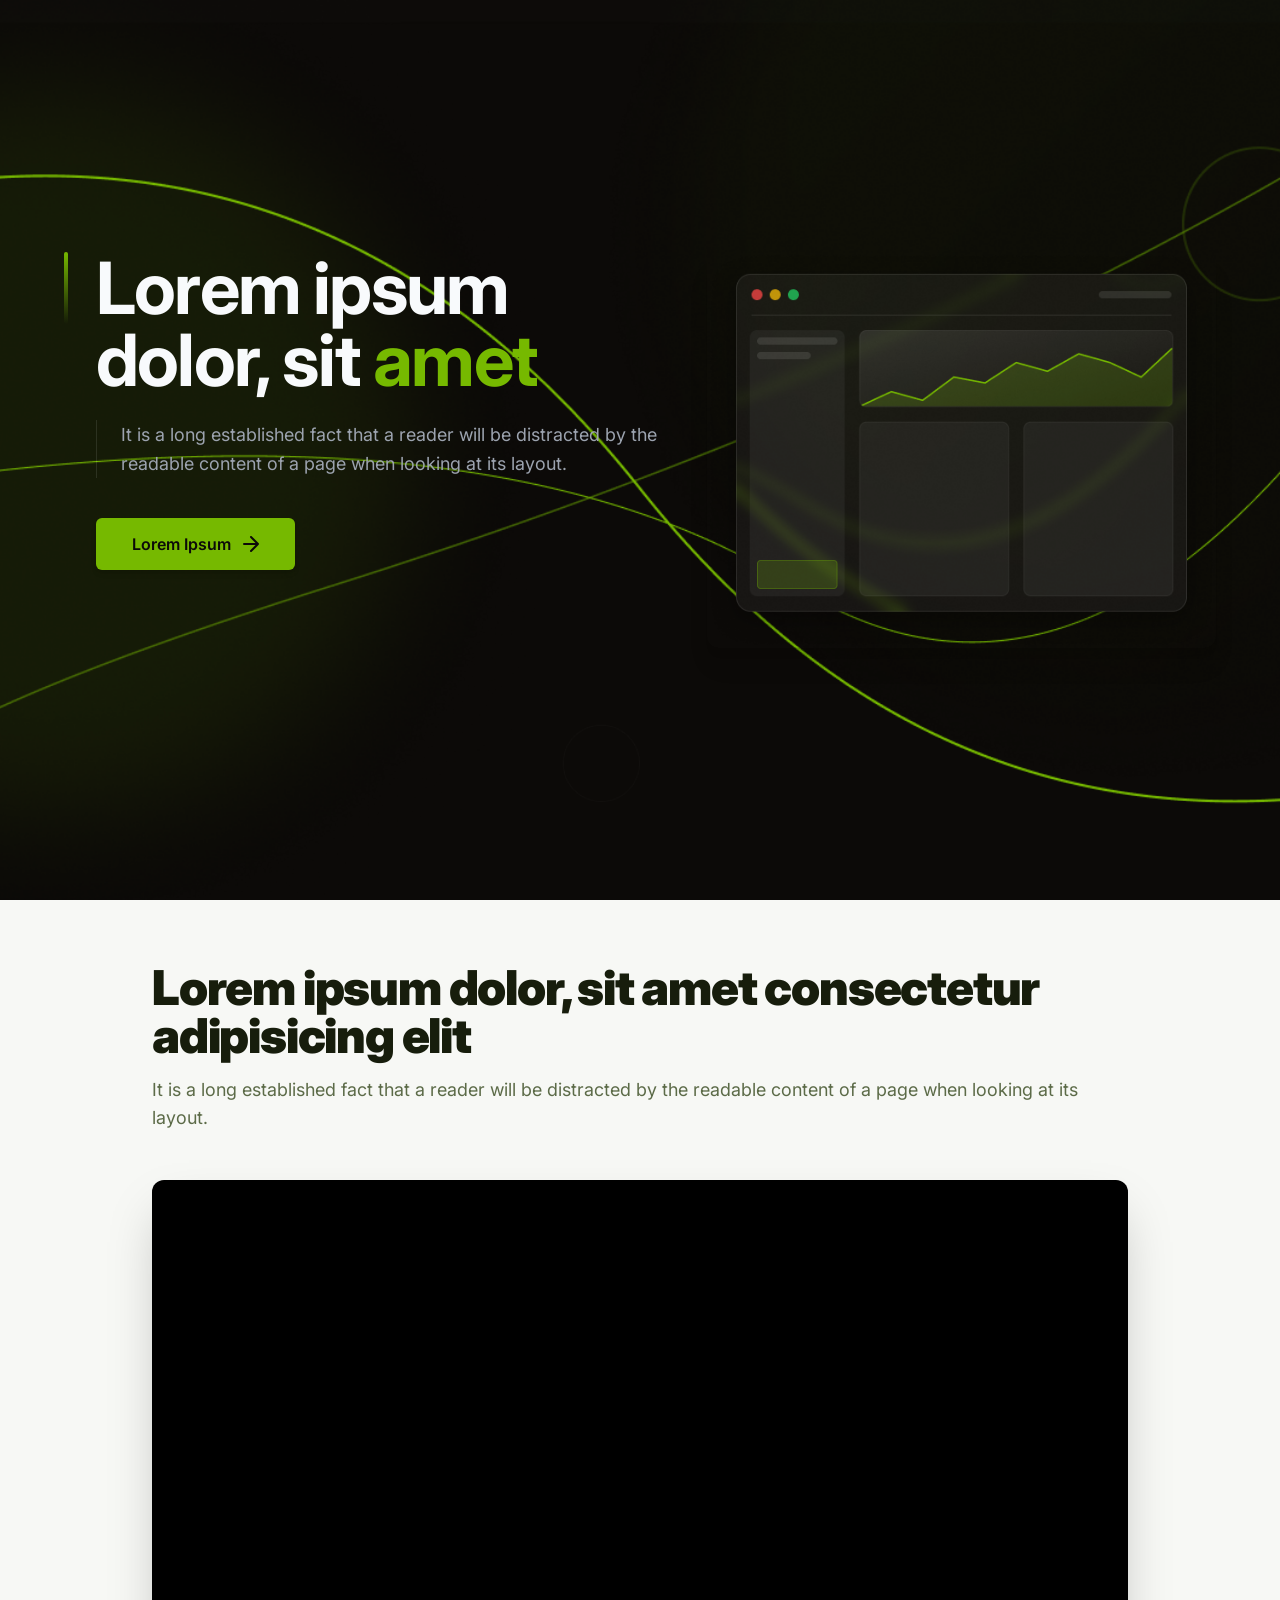
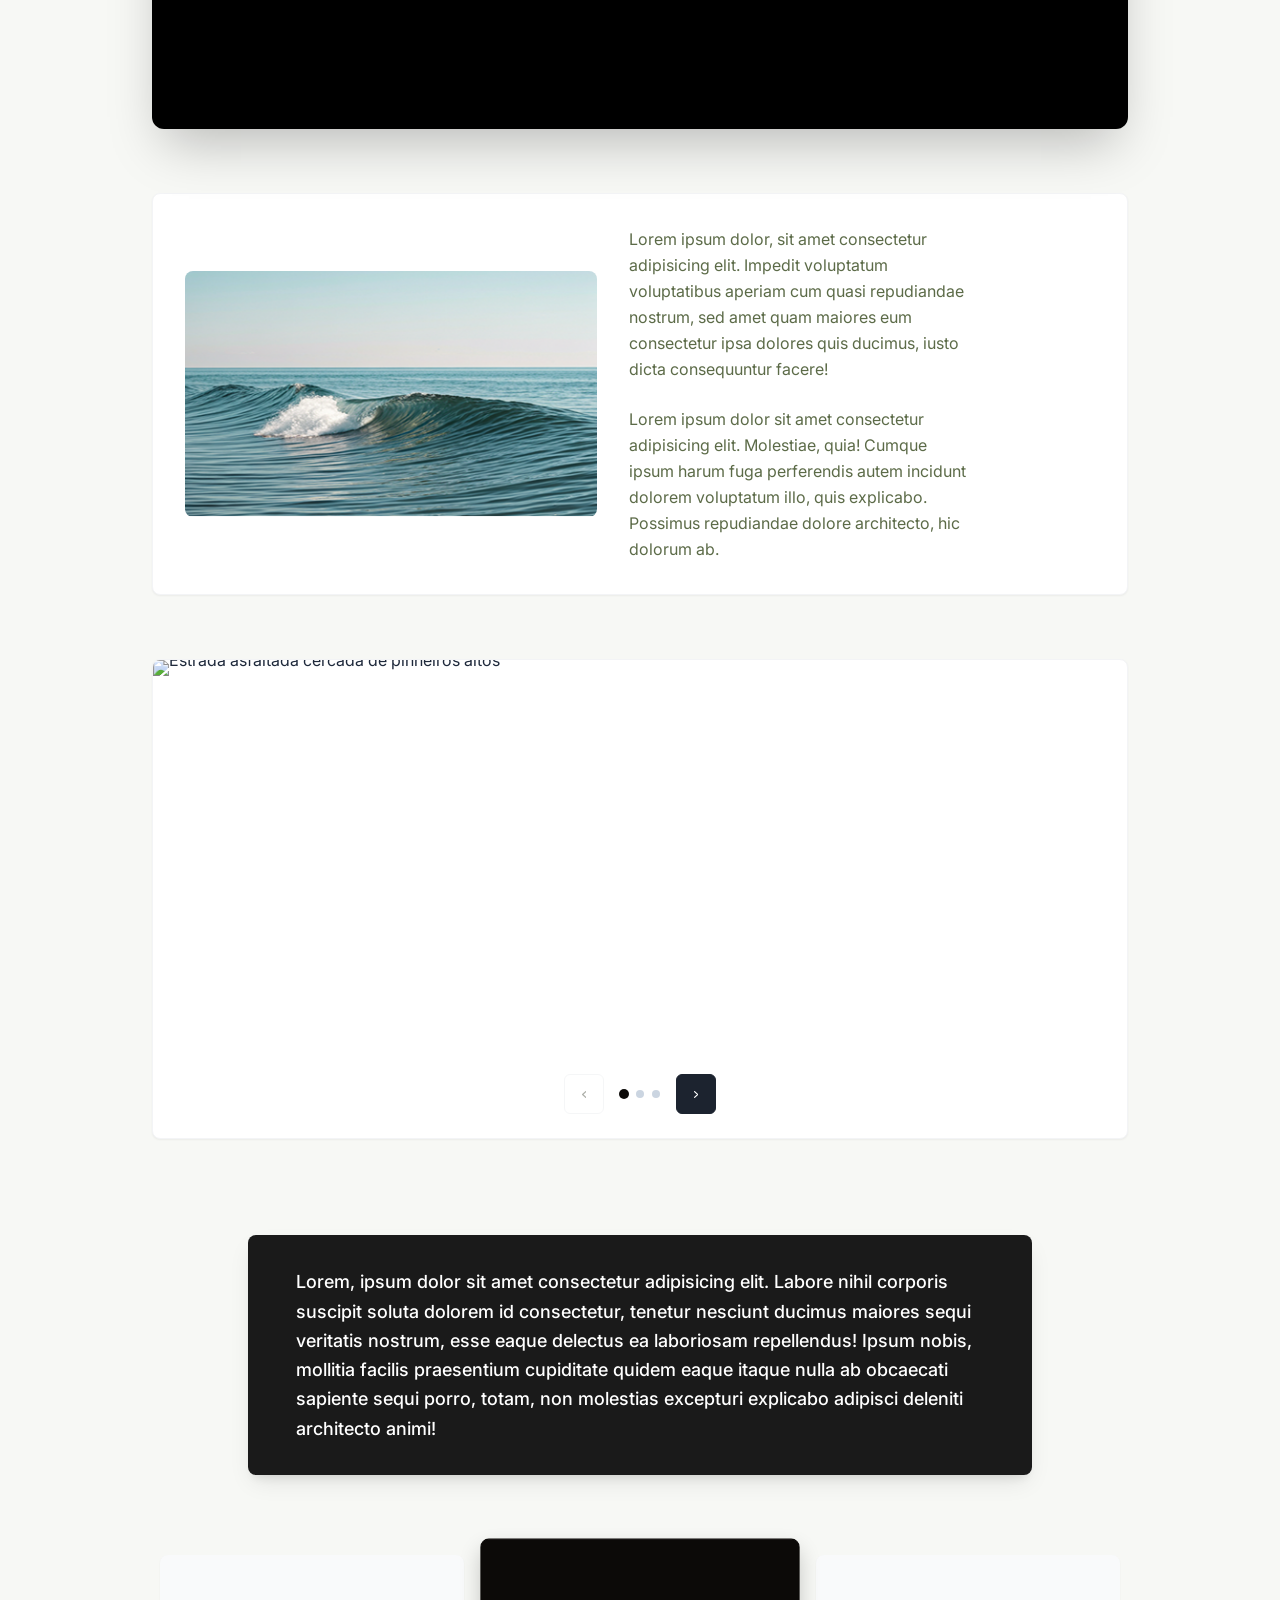
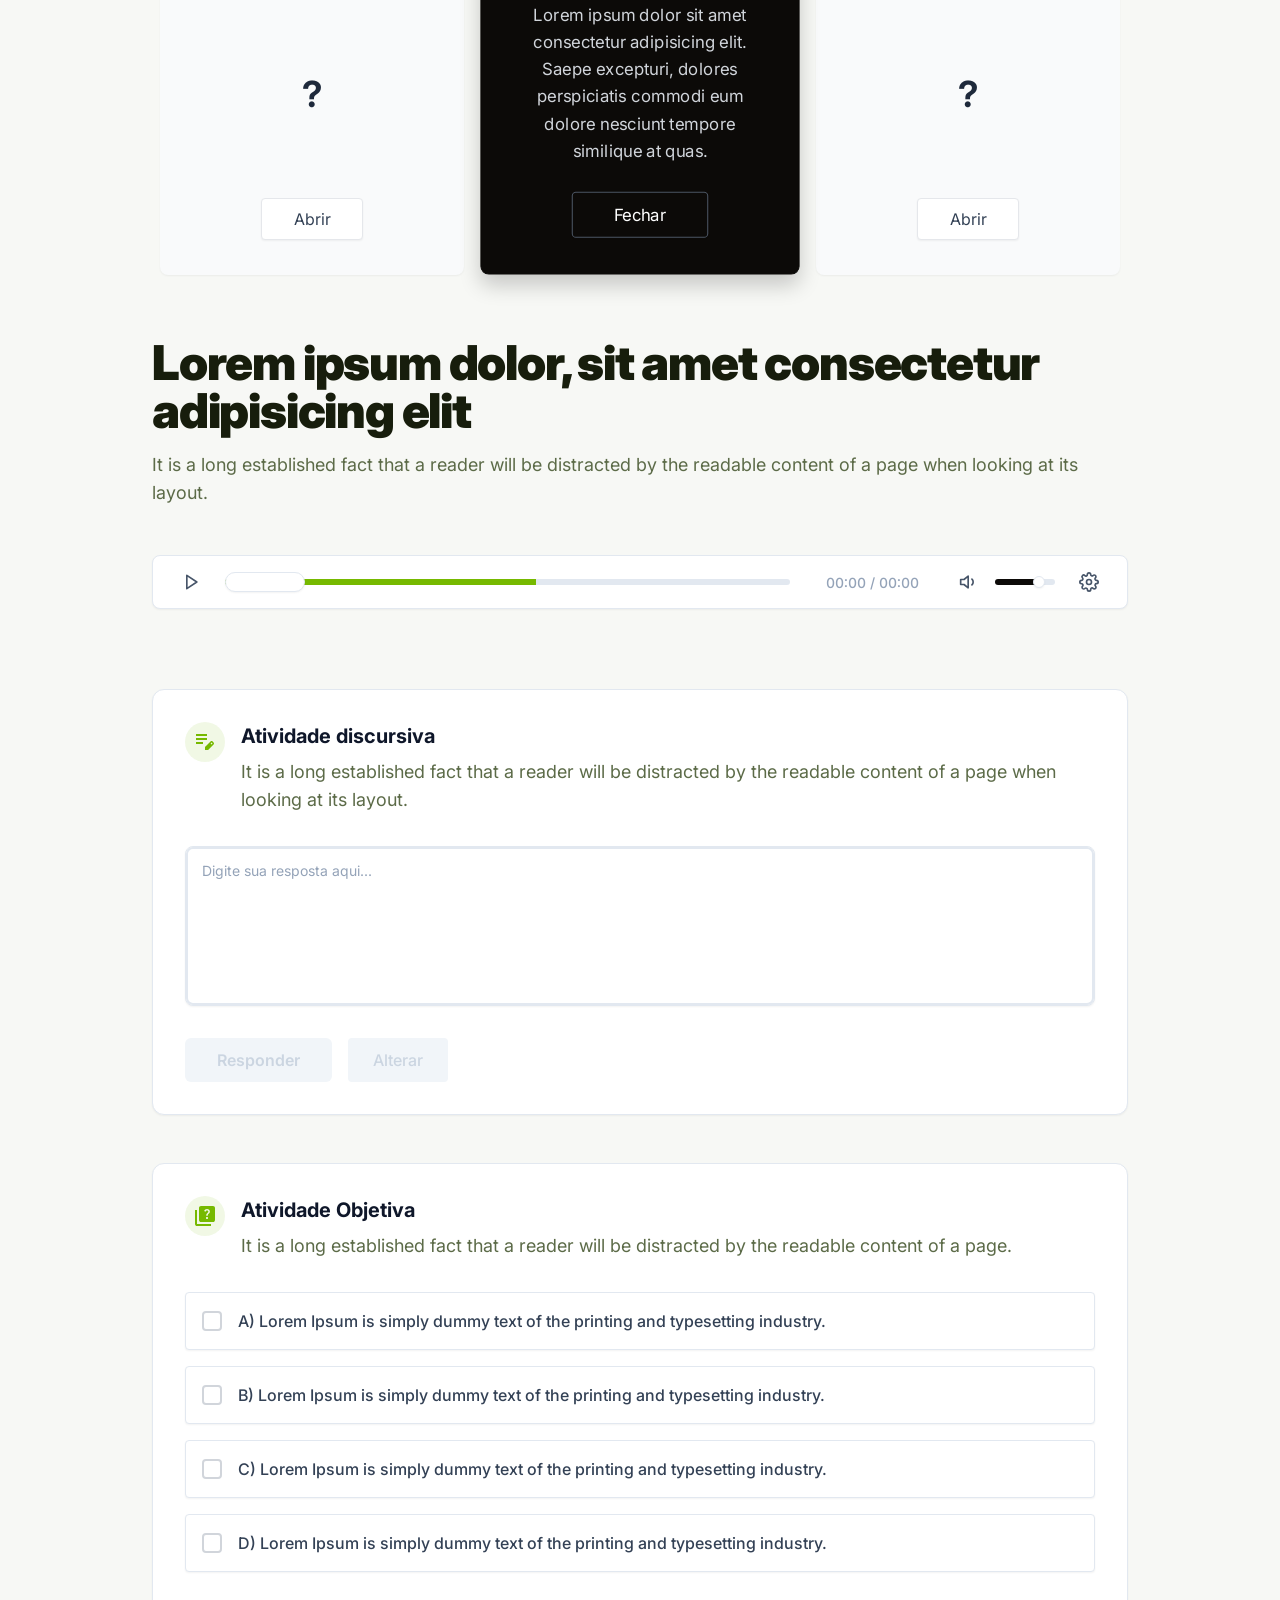
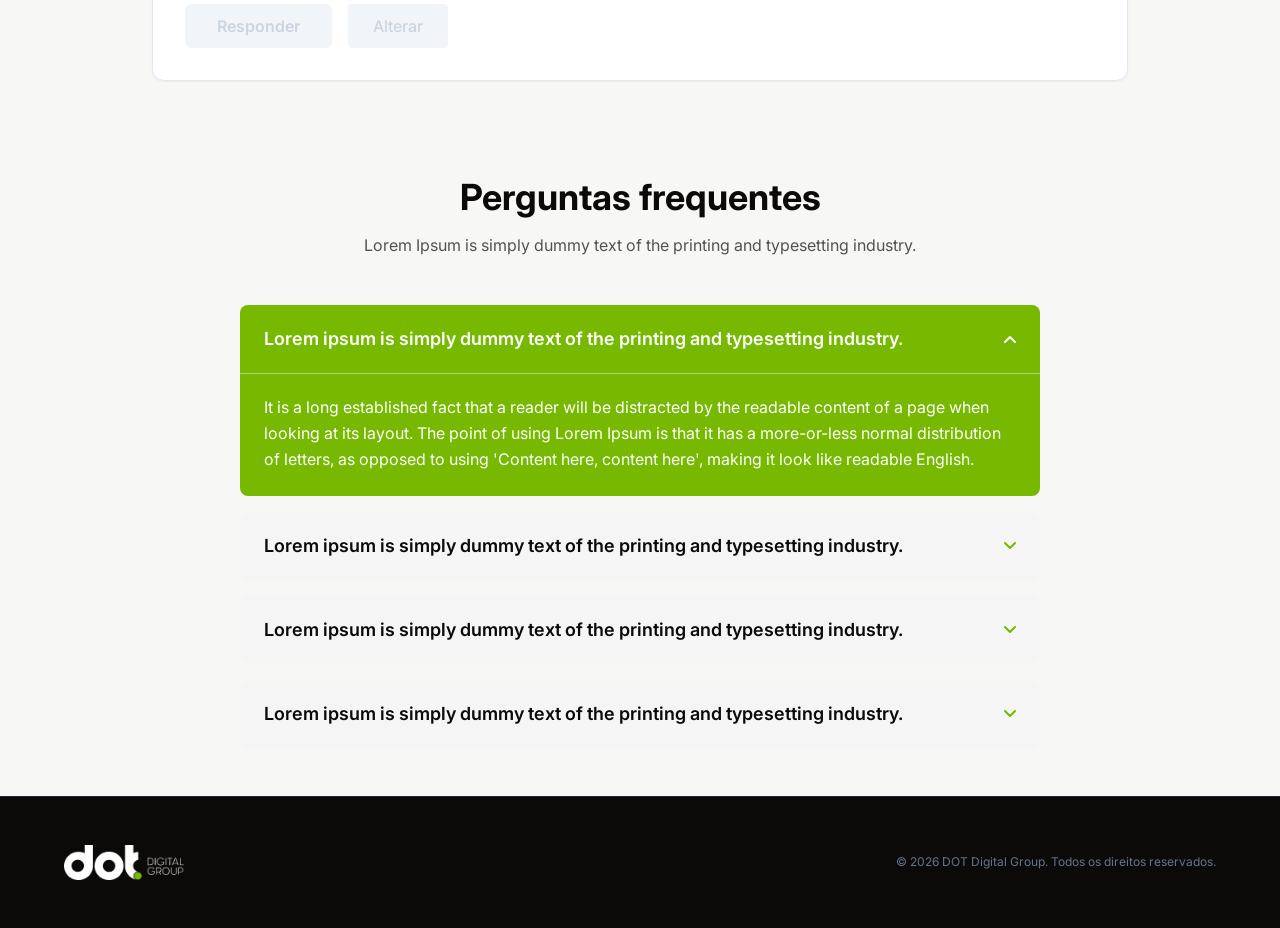
==== commit d6caa09a: "feat: adiciona lógica e arquivo do audio" ====
--- a/html/index.html
+++ b/html/index.html
@@ -250,7 +250,7 @@
         </div>
 
         <div class="audio-player-container">
-          <audio id="native-audio" src="https://www.soundhelix.com/examples/mp3/SoundHelix-Song-1.mp3"></audio>
+          <audio id="native-audio" src="../assets/audio.mp3"></audio>
 
           <div class="audio-player">
             <!-- Botão Play/Pause -->
@@ -301,14 +301,33 @@
             </div>
 
             <!-- Botão Configurações -->
-            <button class="audio-player__settings-btn" id="audio-settings-btn" aria-label="Configurações">
-              <svg width="20" height="20" viewBox="0 0 24 24" fill="none" stroke="#475569" stroke-width="2"
-                stroke-linecap="round" stroke-linejoin="round" xmlns="http://www.w3.org/2000/svg" aria-hidden="true">
-                <circle cx="12" cy="12" r="3" />
-                <path
-                  d="M19.4 15a1.65 1.65 0 0 0 .33 1.82l.06.06a2 2 0 1 1-2.83 2.83l-.06-.06a1.65 1.65 0 0 0-1.82-.33 1.65 1.65 0 0 0-1 1.51V21a2 2 0 0 1-4 0v-.09A1.65 1.65 0 0 0 9 19.4a1.65 1.65 0 0 0-1.82.33l-.06.06a2 2 0 1 1-2.83-2.83l.06-.06a1.65 1.65 0 0 0 .33-1.82 1.65 1.65 0 0 0-1.51-1H3a2 2 0 0 1 0-4h.09A1.65 1.65 0 0 0 4.6 9a1.65 1.65 0 0 0-.33-1.82l-.06-.06a2 2 0 1 1 2.83-2.83l.06.06a1.65 1.65 0 0 0 1.82.33H9a1.65 1.65 0 0 0 1-1.51V3a2 2 0 0 1 4 0v.09a1.65 1.65 0 0 0 1 1.51 1.65 1.65 0 0 0 1.82-.33l.06-.06a2 2 0 1 1 2.83 2.83l-.06.06a1.65 1.65 0 0 0-.33 1.82V9a1.65 1.65 0 0 0 1.51 1H21a2 2 0 0 1 0 4h-.09a1.65 1.65 0 0 0-1.51 1z" />
-              </svg>
-            </button>
+            <div class="audio-player__settings-wrapper">
+              <button class="audio-player__settings-btn" id="audio-settings-btn" aria-haspopup="true" aria-expanded="false" aria-label="Configurações de velocidade de reprodução">
+                <svg width="20" height="20" viewBox="0 0 24 24" fill="none" stroke="#475569" stroke-width="2"
+                  stroke-linecap="round" stroke-linejoin="round" xmlns="http://www.w3.org/2000/svg" aria-hidden="true">
+                  <circle cx="12" cy="12" r="3" />
+                  <path
+                    d="M19.4 15a1.65 1.65 0 0 0 .33 1.82l.06.06a2 2 0 1 1-2.83 2.83l-.06-.06a1.65 1.65 0 0 0-1.82-.33 1.65 1.65 0 0 0-1 1.51V21a2 2 0 0 1-4 0v-.09A1.65 1.65 0 0 0 9 19.4a1.65 1.65 0 0 0-1.82.33l-.06.06a2 2 0 1 1-2.83-2.83l.06-.06a1.65 1.65 0 0 0 .33-1.82 1.65 1.65 0 0 0-1.51-1H3a2 2 0 0 1 0-4h.09A1.65 1.65 0 0 0 4.6 9a1.65 1.65 0 0 0-.33-1.82l-.06-.06a2 2 0 1 1 2.83-2.83l.06.06a1.65 1.65 0 0 0 1.82.33H9a1.65 1.65 0 0 0 1-1.51V3a2 2 0 0 1 4 0v.09a1.65 1.65 0 0 0 1 1.51 1.65 1.65 0 0 0 1.82-.33l.06-.06a2 2 0 1 1 2.83 2.83l-.06.06a1.65 1.65 0 0 0-.33 1.82V9a1.65 1.65 0 0 0 1.51 1H21a2 2 0 0 1 0 4h-.09a1.65 1.65 0 0 0-1.51 1z" />
+                </svg>
+              </button>
+              <div class="audio-player__settings-menu" id="audio-settings-menu" style="display: none;" role="menu">
+                <span class="audio-player__menu-title" id="speed-menu-title">Velocidade</span>
+                <ul class="audio-player__menu-list" role="none" aria-labelledby="speed-menu-title">
+                  <li role="none">
+                    <button class="audio-player__menu-item audio-player__menu-item--active" data-speed="1.0" role="menuitemradio" aria-checked="true">1.0x (Normal)</button>
+                  </li>
+                  <li role="none">
+                    <button class="audio-player__menu-item" data-speed="0.5" role="menuitemradio" aria-checked="false">0.5x</button>
+                  </li>
+                  <li role="none">
+                    <button class="audio-player__menu-item" data-speed="1.5" role="menuitemradio" aria-checked="false">1.5x</button>
+                  </li>
+                  <li role="none">
+                    <button class="audio-player__menu-item" data-speed="2.0" role="menuitemradio" aria-checked="false">2.0x</button>
+                  </li>
+                </ul>
+              </div>
+            </div>
           </div>
         </div>
 
--- a/css/main.css
+++ b/css/main.css
@@ -1693,6 +1693,98 @@
   color: #0c0a08;
 }
 
+.audio-player__settings-wrapper {
+  position: relative;
+  display: flex;
+  align-items: center;
+  justify-content: center;
+}
+
+.audio-player__settings-menu {
+  position: absolute;
+  bottom: 140%;
+  right: 0;
+  background-color: #ffffff;
+  border: 1px solid #E2E8F0;
+  border-radius: 8px;
+  box-shadow: 0px 4px 12px rgba(0, 0, 0, 0.1);
+  padding: 8px;
+  min-width: 140px;
+  z-index: 100;
+  display: flex;
+  flex-direction: column;
+  gap: 4px;
+  animation: menuFadeIn 0.2s cubic-bezier(0.4, 0, 0.2, 1) forwards;
+}
+
+@keyframes menuFadeIn {
+  from {
+    opacity: 0;
+    transform: translateY(8px);
+  }
+  to {
+    opacity: 1;
+    transform: translateY(0);
+  }
+}
+
+.audio-player__menu-title {
+  display: block;
+  font-family: var(--font-primary);
+  font-size: 11px;
+  font-weight: 700;
+  color: #94a3b8;
+  padding: 4px 8px;
+  text-transform: uppercase;
+  letter-spacing: 0.05em;
+  border-bottom: 1px solid #F1F5F9;
+  margin-bottom: 4px;
+}
+
+.audio-player__menu-list {
+  list-style: none;
+  margin: 0;
+  padding: 0;
+  display: flex;
+  flex-direction: column;
+  gap: 2px;
+}
+
+.audio-player__menu-item {
+  background: none;
+  border: none;
+  text-align: left;
+  padding: 8px 12px;
+  font-size: 14px;
+  font-family: var(--font-primary);
+  color: #475569;
+  cursor: pointer;
+  border-radius: 4px;
+  width: 100%;
+  transition: background-color 0.2s, color 0.2s;
+  display: flex;
+  align-items: center;
+  justify-content: space-between;
+}
+
+.audio-player__menu-item:hover,
+.audio-player__menu-item:focus-visible {
+  background-color: #F1F5F9;
+  color: #0c0a08;
+  outline: none;
+}
+
+.audio-player__menu-item--active {
+  font-weight: 600;
+  color: var(--color-primary);
+  background-color: rgba(118, 185, 0, 0.08);
+}
+
+.audio-player__menu-item--active:hover {
+  background-color: rgba(118, 185, 0, 0.12);
+  color: var(--color-primary);
+}
+
 .audio-player__timeline {
   flex-grow: 1;
   display: flex;
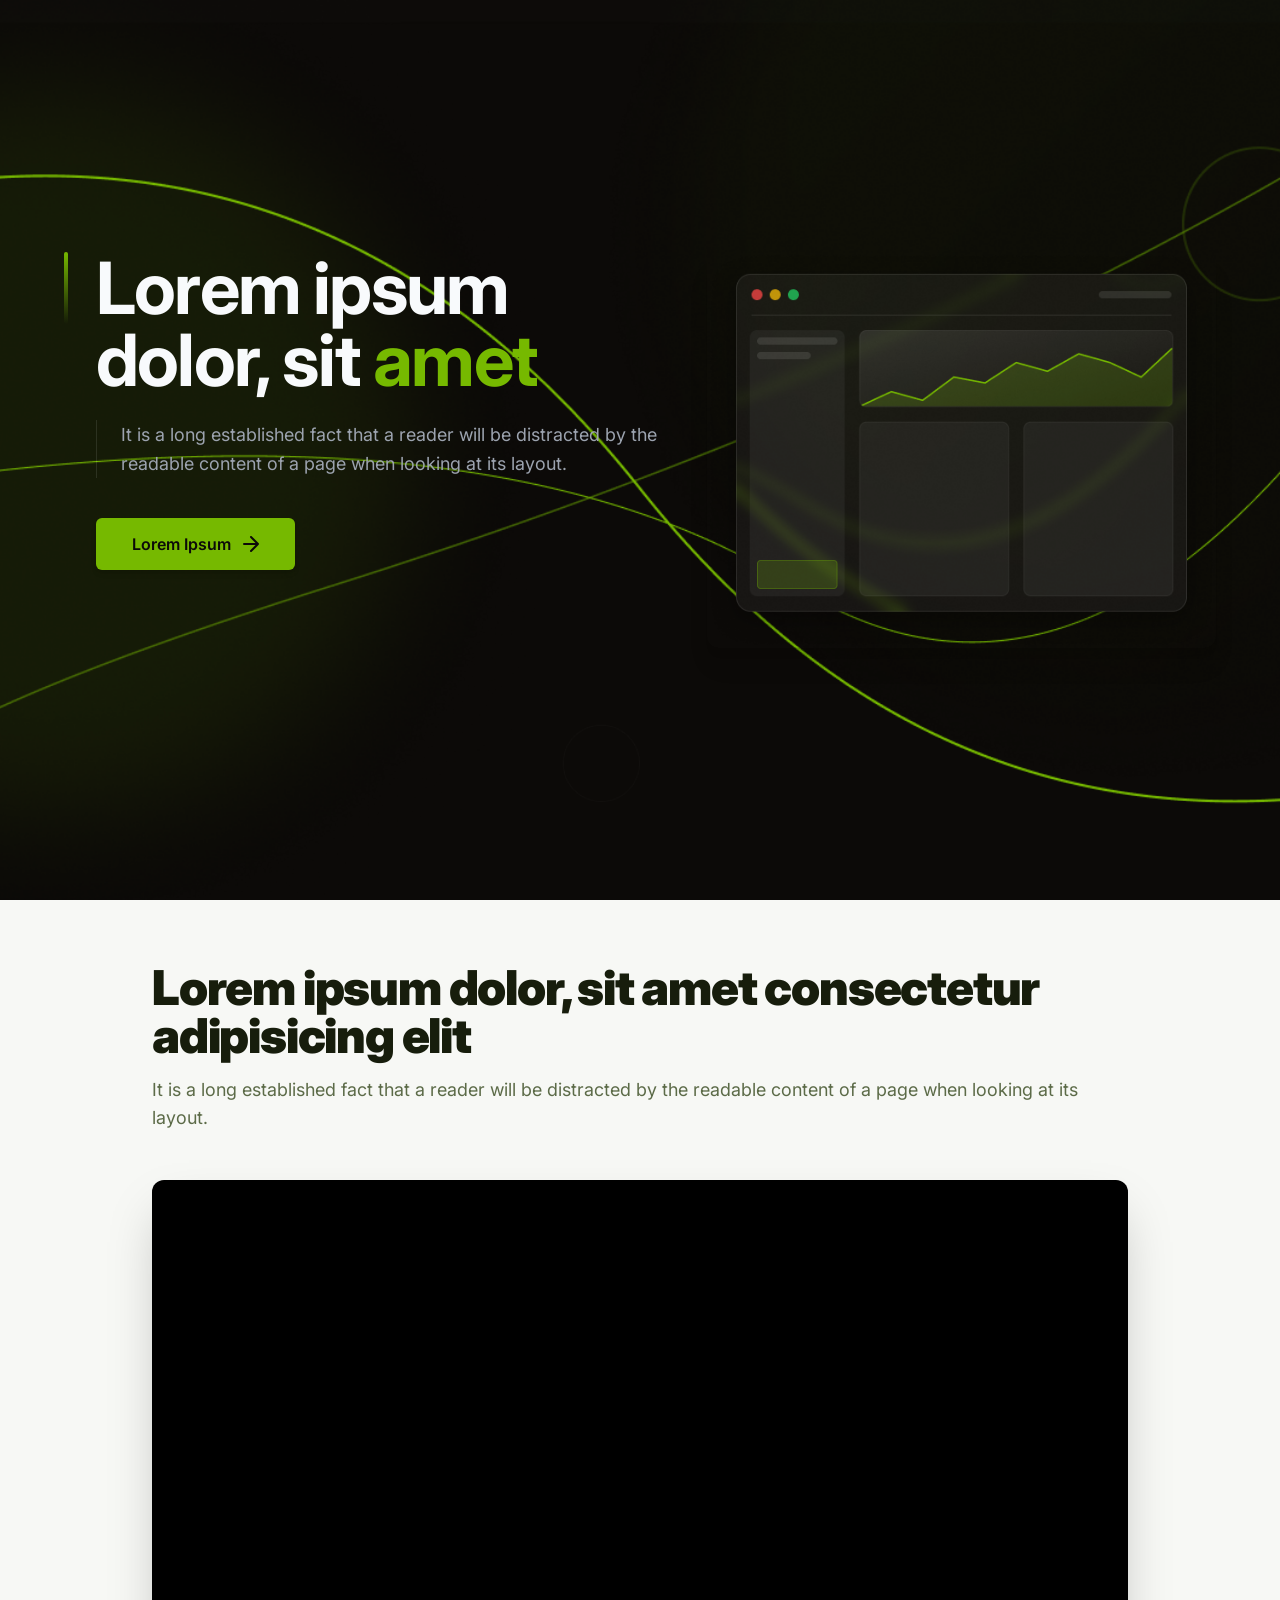
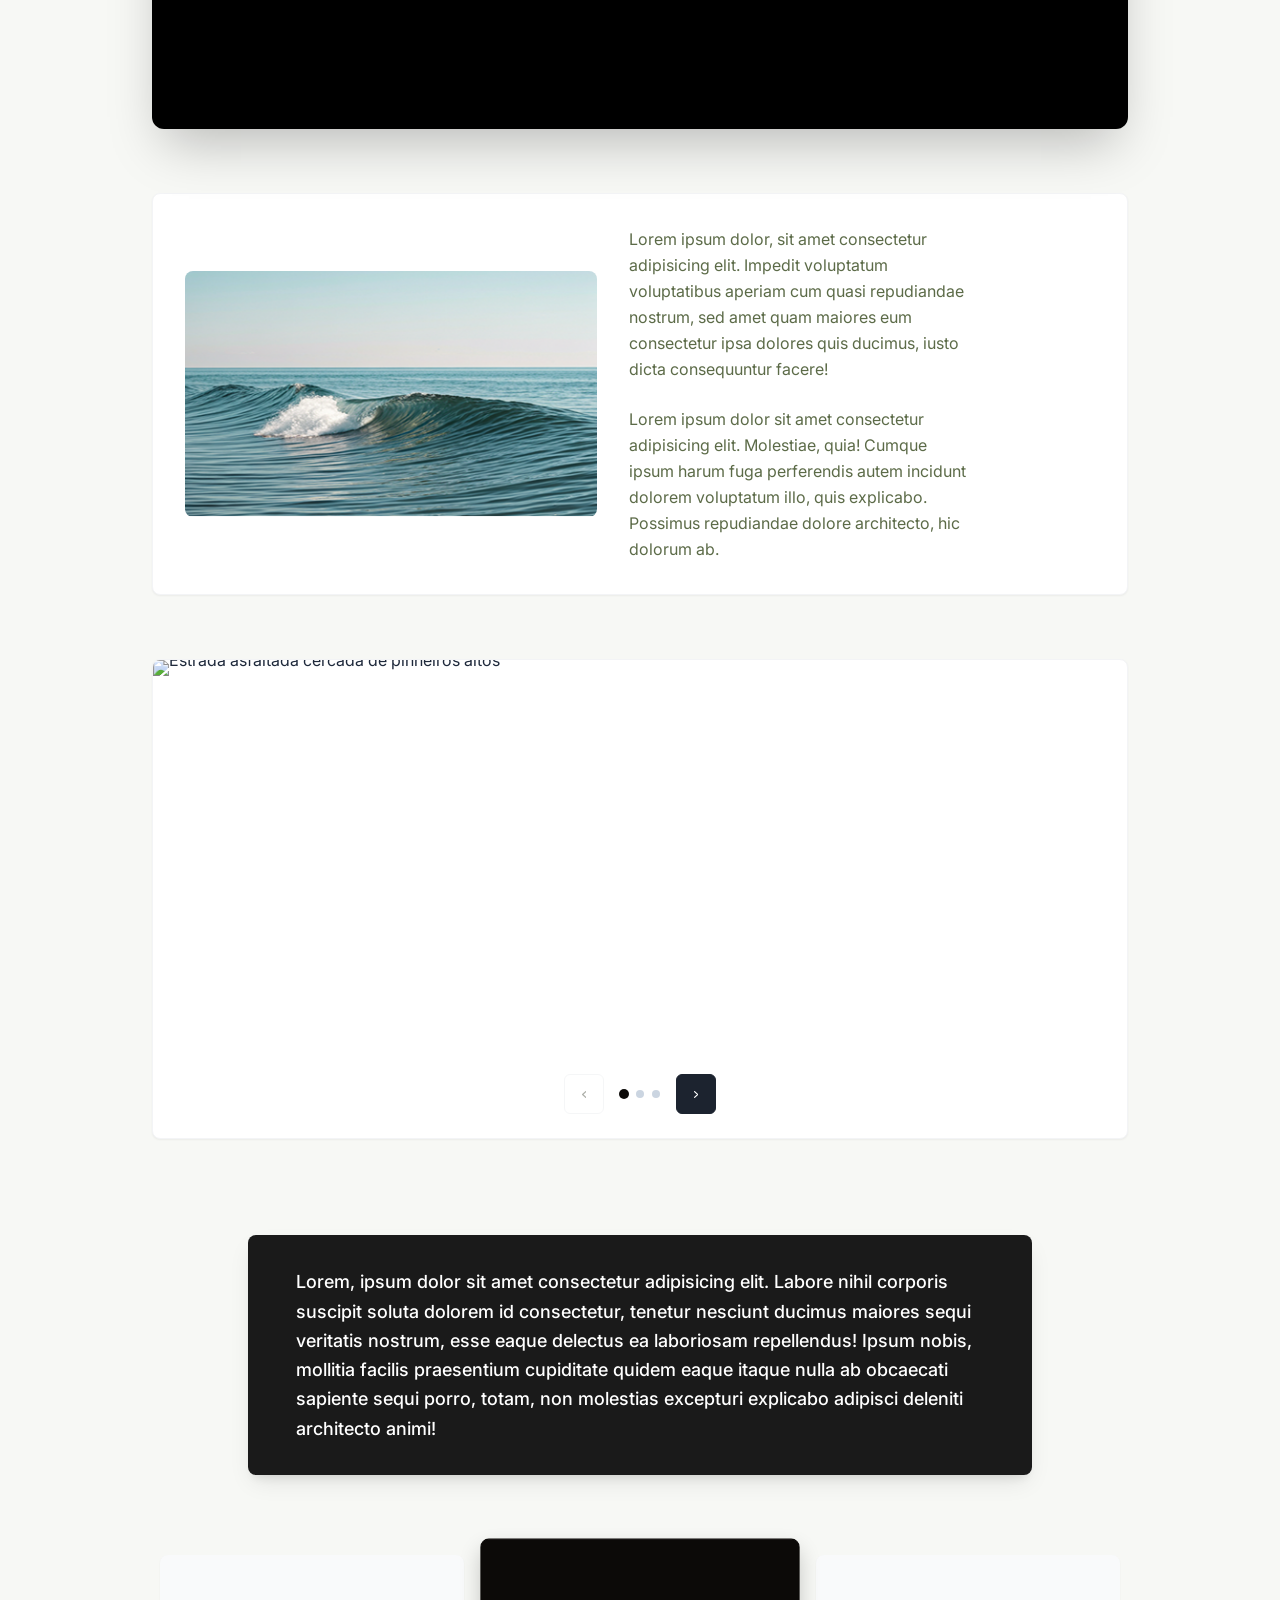
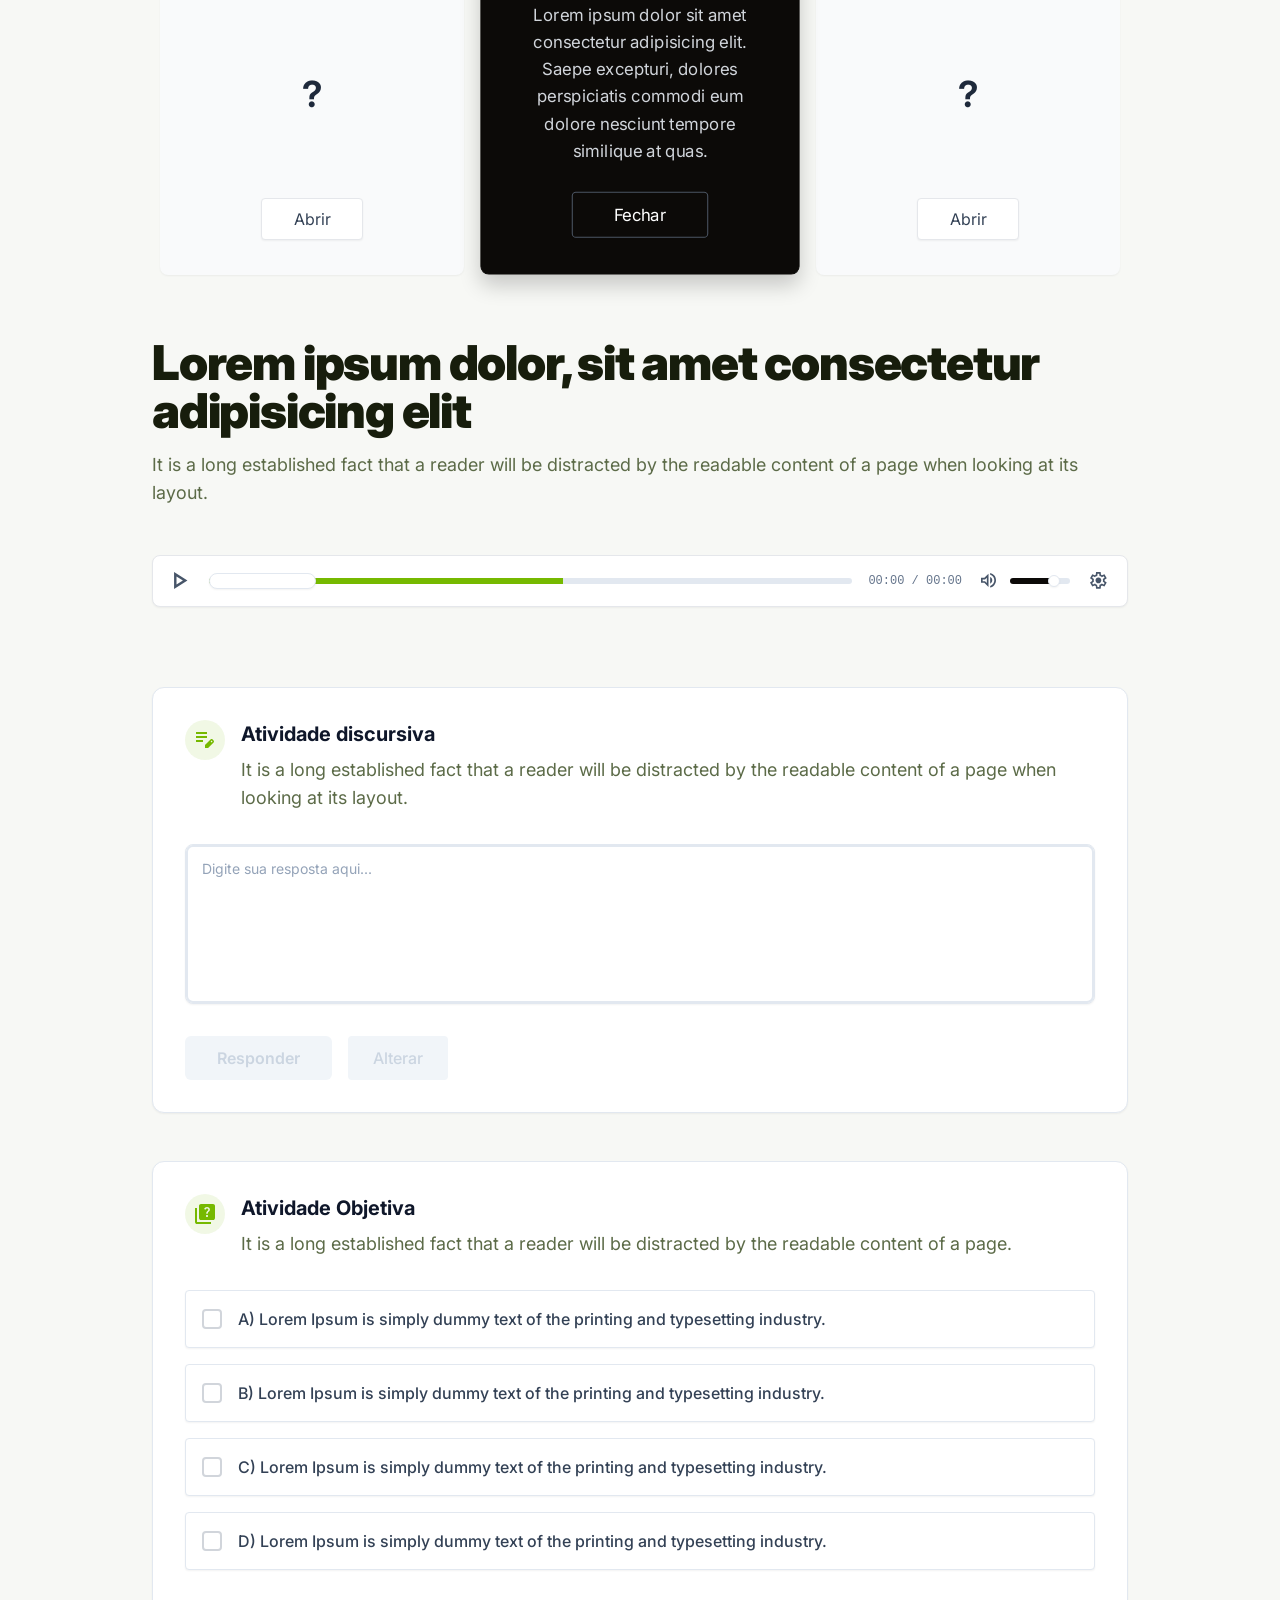
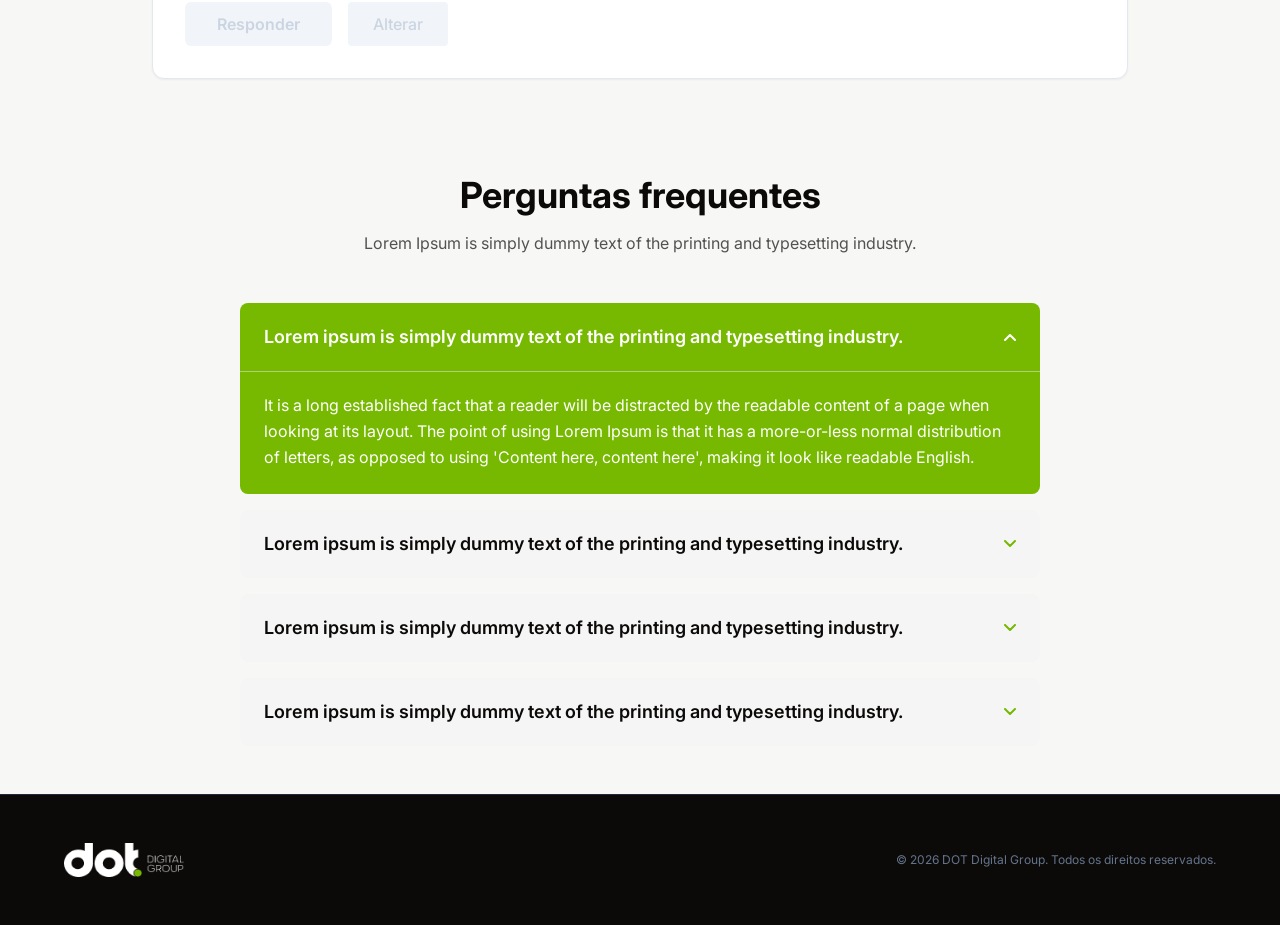
==== commit cf485936: "fix: ajustes na estilização do audio" ====
--- a/html/index.html
+++ b/html/index.html
@@ -256,9 +256,9 @@
             <!-- Botão Play/Pause -->
             <button class="audio-player__play-btn" id="audio-play-btn" aria-label="Reproduzir áudio">
               <!-- Ícone Play -->
-              <svg class="audio-player__icon-play" width="20" height="20" viewBox="0 0 24 24" fill="none"
+              <svg class="audio-player__icon-play" width="13.75" height="17.5" viewBox="0 0 14 18" fill="none"
                 xmlns="http://www.w3.org/2000/svg" aria-hidden="true">
-                <path d="M7 4L19 12L7 20V4Z" stroke="#475569" stroke-width="2" stroke-linejoin="round" fill="none" />
+                <path d="M0 17.5V0L13.75 8.75L0 17.5ZM2.5 12.9375L9.0625 8.75L2.5 4.5625V12.9375Z" fill="currentColor" />
               </svg>
               <!-- Ícone Pause (oculto inicialmente) -->
               <svg class="audio-player__icon-pause" style="display: none;" width="20" height="20" viewBox="0 0 24 24"
@@ -281,19 +281,16 @@
             <div class="audio-player__volume-control">
               <button class="audio-player__volume-btn" id="audio-volume-btn" aria-label="Mudar volume">
                 <!-- Ícone Volume -->
-                <svg class="audio-player__icon-volume" width="20" height="20" viewBox="0 0 24 24" fill="none"
+                <svg class="audio-player__icon-volume" width="15" height="15" viewBox="0 0 15 15" fill="none"
                   xmlns="http://www.w3.org/2000/svg" aria-hidden="true">
-                  <path d="M11 5L6 9H2V15H6L11 19V5Z" stroke="#475569" stroke-width="2" stroke-linejoin="round"
-                    fill="none" />
-                  <path d="M15.5 8.5C16.5 9.5 17 10.7 17 12C17 13.3 16.5 14.5 15.5 15.5" stroke="#475569"
-                    stroke-width="2" stroke-linecap="round" />
+                  <path d="M9.16667 14.5833V12.875C10.4167 12.5139 11.4236 11.8194 12.1875 10.7917C12.9514 9.76389 13.3333 8.59722 13.3333 7.29167C13.3333 5.98611 12.9514 4.81944 12.1875 3.79167C11.4236 2.76389 10.4167 2.06944 9.16667 1.70833V0C10.8889 0.388889 12.2917 1.26042 13.375 2.61458C14.4583 3.96875 15 5.52778 15 7.29167C15 9.05556 14.4583 10.6146 13.375 11.9688C12.2917 13.3229 10.8889 14.1944 9.16667 14.5833ZM0 9.8125V4.8125H3.33333L7.5 0.645833V13.9792L3.33333 9.8125H0ZM9.16667 10.6458V3.9375C9.81944 4.24306 10.3299 4.70139 10.6979 5.3125C11.066 5.92361 11.25 6.59028 11.25 7.3125C11.25 8.02083 11.066 8.67708 10.6979 9.28125C10.3299 9.88542 9.81944 10.3403 9.16667 10.6458ZM5.83333 4.6875L4.04167 6.47917H1.66667V8.14583H4.04167L5.83333 9.9375V4.6875Z" fill="currentColor" />
                 </svg>
                 <!-- Ícone Mute (oculto inicialmente) -->
                 <svg class="audio-player__icon-mute" style="display: none;" width="20" height="20" viewBox="0 0 24 24"
                   fill="none" xmlns="http://www.w3.org/2000/svg" aria-hidden="true">
                   <path
                     d="M16.5 12c0-1.77-1.02-3.29-2.5-4.03v2.21l2.45 2.45c.03-.21.05-.42.05-.63zm2.5 0c0 .94-.2 1.82-.54 2.64l1.51 1.51C20.63 14.91 21 13.5 21 12c0-4.28-2.99-7.86-7-8.77v2.06c2.89.86 5 3.54 5 6.71zM4.27 3L3 4.27 7.73 9H3v6h4l5 5v-6.73l4.25 4.25c-.67.52-1.42.93-2.25 1.18v2.06c1.38-.31 2.63-.95 3.69-1.81L19.73 21 21 19.73l-9-9L4.27 3zM12 4L9.91 6.09 12 8.18V4z"
-                    fill="#475569" />
+                    fill="currentColor" />
                 </svg>
               </button>
               <input type="range" class="audio-player__volume-slider" id="audio-volume" min="0" max="100" value="80"
@@ -303,11 +300,9 @@
             <!-- Botão Configurações -->
             <div class="audio-player__settings-wrapper">
               <button class="audio-player__settings-btn" id="audio-settings-btn" aria-haspopup="true" aria-expanded="false" aria-label="Configurações de velocidade de reprodução">
-                <svg width="20" height="20" viewBox="0 0 24 24" fill="none" stroke="#475569" stroke-width="2"
-                  stroke-linecap="round" stroke-linejoin="round" xmlns="http://www.w3.org/2000/svg" aria-hidden="true">
-                  <circle cx="12" cy="12" r="3" />
-                  <path
-                    d="M19.4 15a1.65 1.65 0 0 0 .33 1.82l.06.06a2 2 0 1 1-2.83 2.83l-.06-.06a1.65 1.65 0 0 0-1.82-.33 1.65 1.65 0 0 0-1 1.51V21a2 2 0 0 1-4 0v-.09A1.65 1.65 0 0 0 9 19.4a1.65 1.65 0 0 0-1.82.33l-.06.06a2 2 0 1 1-2.83-2.83l.06-.06a1.65 1.65 0 0 0 .33-1.82 1.65 1.65 0 0 0-1.51-1H3a2 2 0 0 1 0-4h.09A1.65 1.65 0 0 0 4.6 9a1.65 1.65 0 0 0-.33-1.82l-.06-.06a2 2 0 1 1 2.83-2.83l.06.06a1.65 1.65 0 0 0 1.82.33H9a1.65 1.65 0 0 0 1-1.51V3a2 2 0 0 1 4 0v.09a1.65 1.65 0 0 0 1 1.51 1.65 1.65 0 0 0 1.82-.33l.06-.06a2 2 0 1 1 2.83 2.83l-.06.06a1.65 1.65 0 0 0-.33 1.82V9a1.65 1.65 0 0 0 1.51 1H21a2 2 0 0 1 0 4h-.09a1.65 1.65 0 0 0-1.51 1z" />
+                <svg class="audio-player__icon-config" width="17" height="17" viewBox="0 0 17 17" fill="none"
+                  xmlns="http://www.w3.org/2000/svg" aria-hidden="true">
+                  <path d="M6.08333 16.6667L5.75 14C5.56944 13.9306 5.39931 13.8472 5.23958 13.75C5.07986 13.6528 4.92361 13.5486 4.77083 13.4375L2.29167 14.4792L0 10.5208L2.14583 8.89583C2.13194 8.79861 2.125 8.70486 2.125 8.61458C2.125 8.52431 2.125 8.43056 2.125 8.33333C2.125 8.23611 2.125 8.14236 2.125 8.05208C2.125 7.96181 2.13194 7.86806 2.14583 7.77083L0 6.14583L2.29167 2.1875L4.77083 3.22917C4.92361 3.11806 5.08333 3.01389 5.25 2.91667C5.41667 2.81944 5.58333 2.73611 5.75 2.66667L6.08333 0H10.6667L11 2.66667C11.1806 2.73611 11.3507 2.81944 11.5104 2.91667C11.6701 3.01389 11.8264 3.11806 11.9792 3.22917L14.4583 2.1875L16.75 6.14583L14.6042 7.77083C14.6181 7.86806 14.625 7.96181 14.625 8.05208C14.625 8.14236 14.625 8.23611 14.625 8.33333C14.625 8.43056 14.625 8.52431 14.625 8.61458C14.625 8.70486 14.6111 8.79861 14.5833 8.89583L16.7292 10.5208L14.4375 14.4792L11.9792 13.4375C11.8264 13.5486 11.6667 13.6528 11.5 13.75C11.3333 13.8472 11.1667 13.9306 11 14L10.6667 16.6667H6.08333ZM7.54167 15H9.1875L9.47917 12.7917C9.90972 12.6806 10.309 12.5174 10.6771 12.3021C11.0451 12.0868 11.3819 11.8264 11.6875 11.5208L13.75 12.375L14.5625 10.9583L12.7708 9.60417C12.8403 9.40972 12.8889 9.20486 12.9167 8.98958C12.9444 8.77431 12.9583 8.55556 12.9583 8.33333C12.9583 8.11111 12.9444 7.89236 12.9167 7.67708C12.8889 7.46181 12.8403 7.25694 12.7708 7.0625L14.5625 5.70833L13.75 4.29167L11.6875 5.16667C11.3819 4.84722 11.0451 4.57986 10.6771 4.36458C10.309 4.14931 9.90972 3.98611 9.47917 3.875L9.20833 1.66667H7.5625L7.27083 3.875C6.84028 3.98611 6.44097 4.14931 6.07292 4.36458C5.70486 4.57986 5.36806 4.84028 5.0625 5.14583L3 4.29167L2.1875 5.70833L3.97917 7.04167C3.90972 7.25 3.86111 7.45833 3.83333 7.66667C3.80556 7.875 3.79167 8.09722 3.79167 8.33333C3.79167 8.55556 3.80556 8.77083 3.83333 8.97917C3.86111 9.1875 3.90972 9.39583 3.97917 9.60417L2.1875 10.9583L3 12.375L5.0625 11.5C5.36806 12.0868 6.07292 12.3021 6.44097 12.5174 6.84028 12.6806 7.27083 12.7917 7.54167 15ZM8.41667 11.25C9.22222 11.25 9.90972 10.9653 10.4792 10.3958C11.0486 9.82639 11.3333 9.13889 11.3333 8.33333C11.3333 7.52778 11.0486 6.84028 10.4792 6.27083C9.90972 5.70139 9.22222 5.41667 8.41667 5.41667C7.59722 5.41667 6.90625 5.70139 6.34375 6.27083C5.78125 6.84028 5.5 7.52778 5.5 8.33333C5.5 9.13889 5.78125 9.82639 6.34375 10.3958C6.90625 10.9653 7.59722 11.25 8.41667 11.25Z" fill="currentColor" />
                 </svg>
               </button>
               <div class="audio-player__settings-menu" id="audio-settings-menu" style="display: none;" role="menu">
--- a/css/main.css
+++ b/css/main.css
@@ -517,8 +517,8 @@
 }
 
 .slider__btn--next:hover:not(:disabled) {
-  background-color: var(--color-primary);
-  border-color: var(--color-primary);
+  background-color: var(--color-primary-hover);
+  border-color: var(--color-primary-hover);
   color: #ffffff;
 }
 
@@ -573,7 +573,7 @@
 
 .slider__dot:hover,
 .slider__dot--active:hover {
-  background-color: var(--color-primary);
+  background-color: var(--color-primary-hover);
 }
 
 /* Dot ativo */
@@ -1167,7 +1167,7 @@
 }
 
 .activity-card__btn:hover:not(:disabled) {
-  background-color: var(--color-primary);
+  background-color: var(--color-primary-hover);
   color: #FFFFFF;
 }
 
@@ -1327,8 +1327,9 @@
 
   /* Responsividade do Player de Áudio — ≤768px: compacta gap e padding */
   .audio-player {
-    padding: 12px 16px;
+    padding: 0 16px;
     gap: 12px;
+    height: 51.5px;
   }
 
   .audio-player__volume-slider {
@@ -1665,13 +1666,16 @@
 .audio-player {
   display: flex;
   align-items: center;
-  gap: 20px;
-  padding: 12px 24px;
-  background-color: #ffffff;
-  border: 1px solid #E2E8F0;
+  gap: 16px;
+  padding: 0 16px;
+  background-color: #FFFFFF;
+  border: 1px solid #E5E7EB;
   border-radius: 8px;
   box-shadow: 0px 1px 2px 0px rgba(0, 0, 0, 0.05);
   width: 100%;
+  max-width: 100%;
+  height: 51.5px;
+  margin: 0 auto;
 }
 
 .audio-player__play-btn,
@@ -1691,6 +1695,25 @@
 .audio-player__play-btn:hover,
 .audio-player__settings-btn:hover {
   color: #0c0a08;
+}
+
+.audio-player__play-btn {
+  width: 24px;
+  height: 24px;
+  padding: 0;
+}
+
+.audio-player__icon-play {
+  width: 13.75px;
+  height: 17.5px;
+  color: #475569;
+  display: block;
+}
+
+.audio-player__icon-pause {
+  width: 20px;
+  height: 20px;
+  display: block;
 }
 
 .audio-player__settings-wrapper {
@@ -1722,6 +1745,7 @@
     opacity: 0;
     transform: translateY(8px);
   }
+
   to {
     opacity: 1;
     transform: translateY(0);
@@ -1792,11 +1816,14 @@
 }
 
 .audio-player__time-display {
-  font-family: var(--font-primary);
+  font-family: 'Liberation Mono', monospace;
   font-weight: 500;
-  font-size: 14px;
-  color: #94a3b8;
-  margin: 0 16px;
+  font-style: normal;
+  font-size: 12px;
+  line-height: 16px;
+  letter-spacing: 0px;
+  vertical-align: middle;
+  color: #64748B;
   font-variant-numeric: tabular-nums;
   flex-shrink: 0;
 }
@@ -1816,12 +1843,27 @@
   display: flex;
   align-items: center;
   justify-content: center;
-  padding: 4px;
+  padding: 0;
   transition: color 0.2s ease;
+  width: 20px;
+  height: 20px;
+  flex-shrink: 0;
 }
 
 .audio-player__volume-btn:hover {
   color: #0c0a08;
+}
+
+.audio-player__icon-volume {
+  width: 15px;
+  height: 15px;
+  display: block;
+}
+
+.audio-player__icon-mute {
+  width: 20px;
+  height: 20px;
+  display: block;
 }
 
 .audio-player__progress-bar,
@@ -1859,9 +1901,9 @@
 .audio-player__progress-bar::-webkit-slider-thumb {
   -webkit-appearance: none;
   appearance: none;
-  margin-top: -7px;
-  height: 20px;
-  width: 80px;
+  margin-top: -5px;
+  height: 16px;
+  width: 107.3502426147461px;
   background-color: #FFFFFF;
   border: 1px solid #E2E8F0;
   border-radius: 9999px;
@@ -1869,8 +1911,8 @@
 }
 
 .audio-player__progress-bar::-moz-range-thumb {
-  height: 20px;
-  width: 80px;
+  height: 16px;
+  width: 107.3502426147461px;
   background-color: #FFFFFF;
   border: 1px solid #E2E8F0;
   border-radius: 9999px;
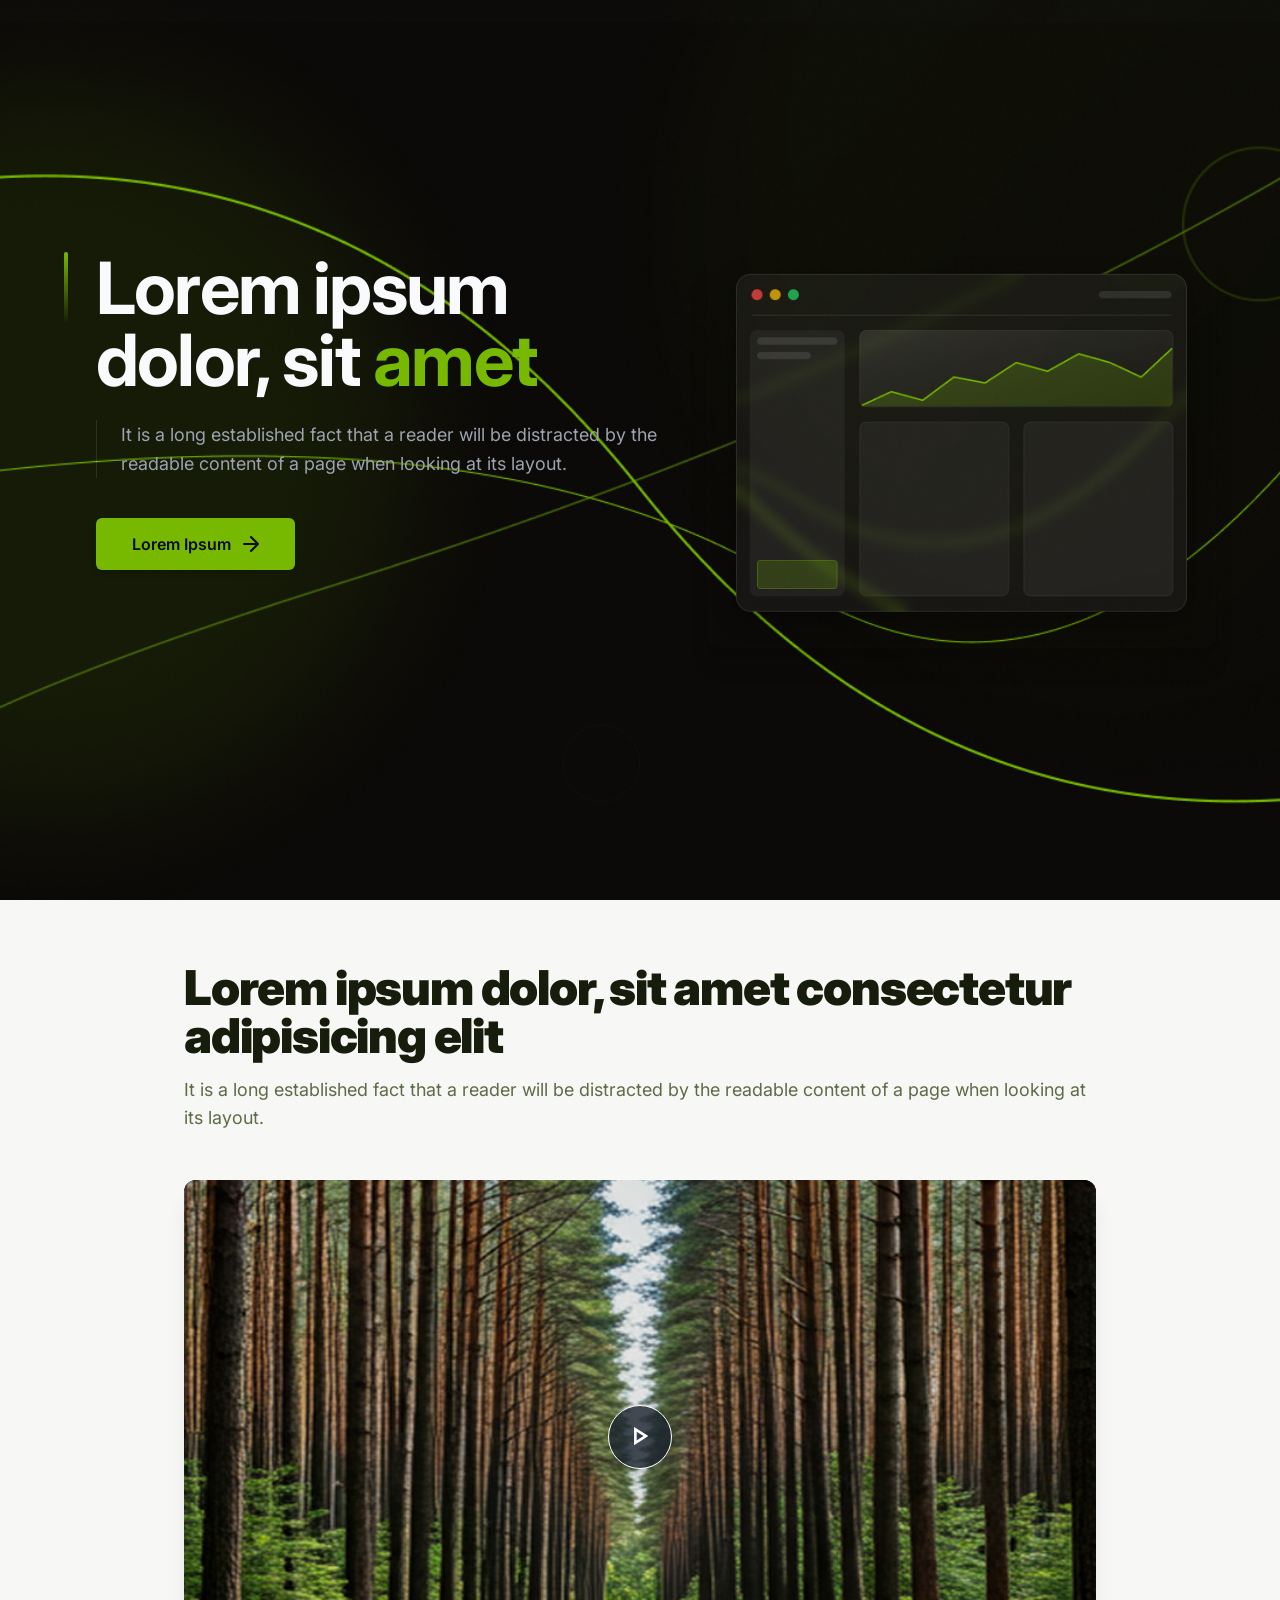
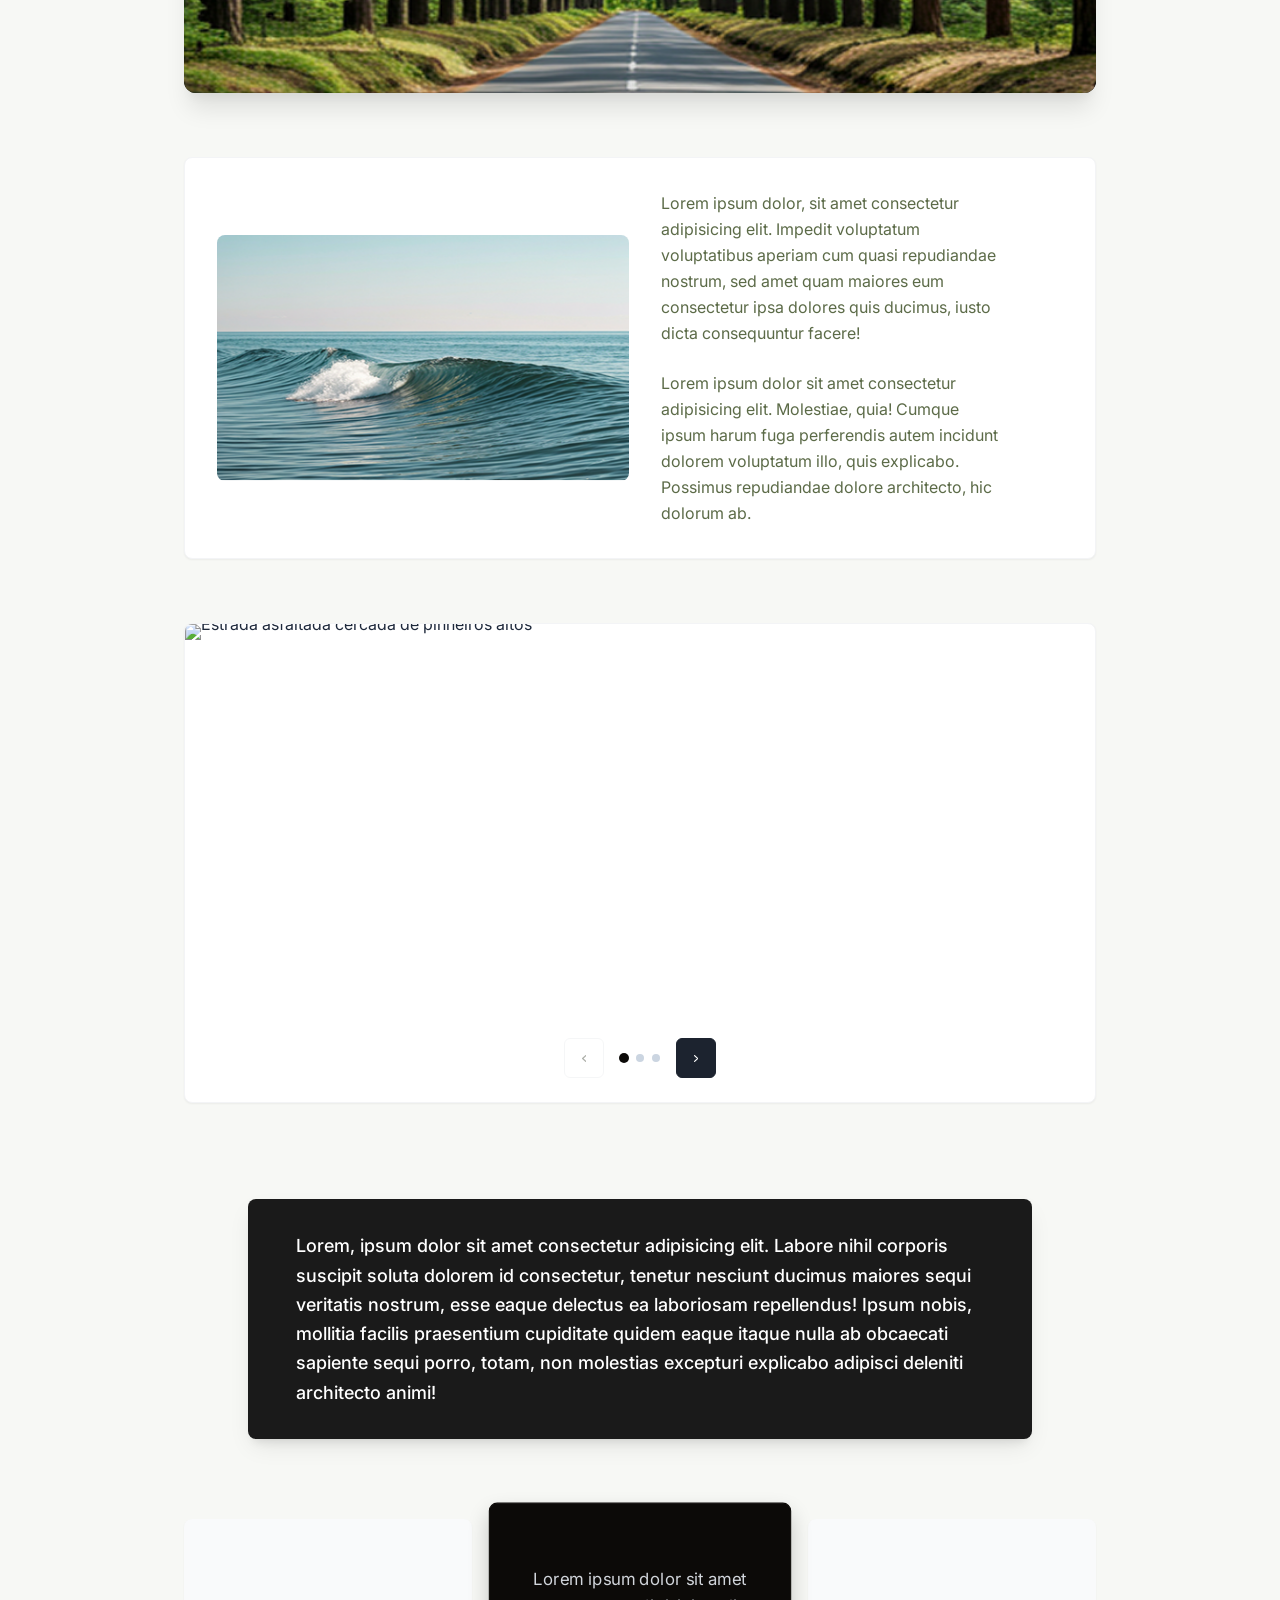
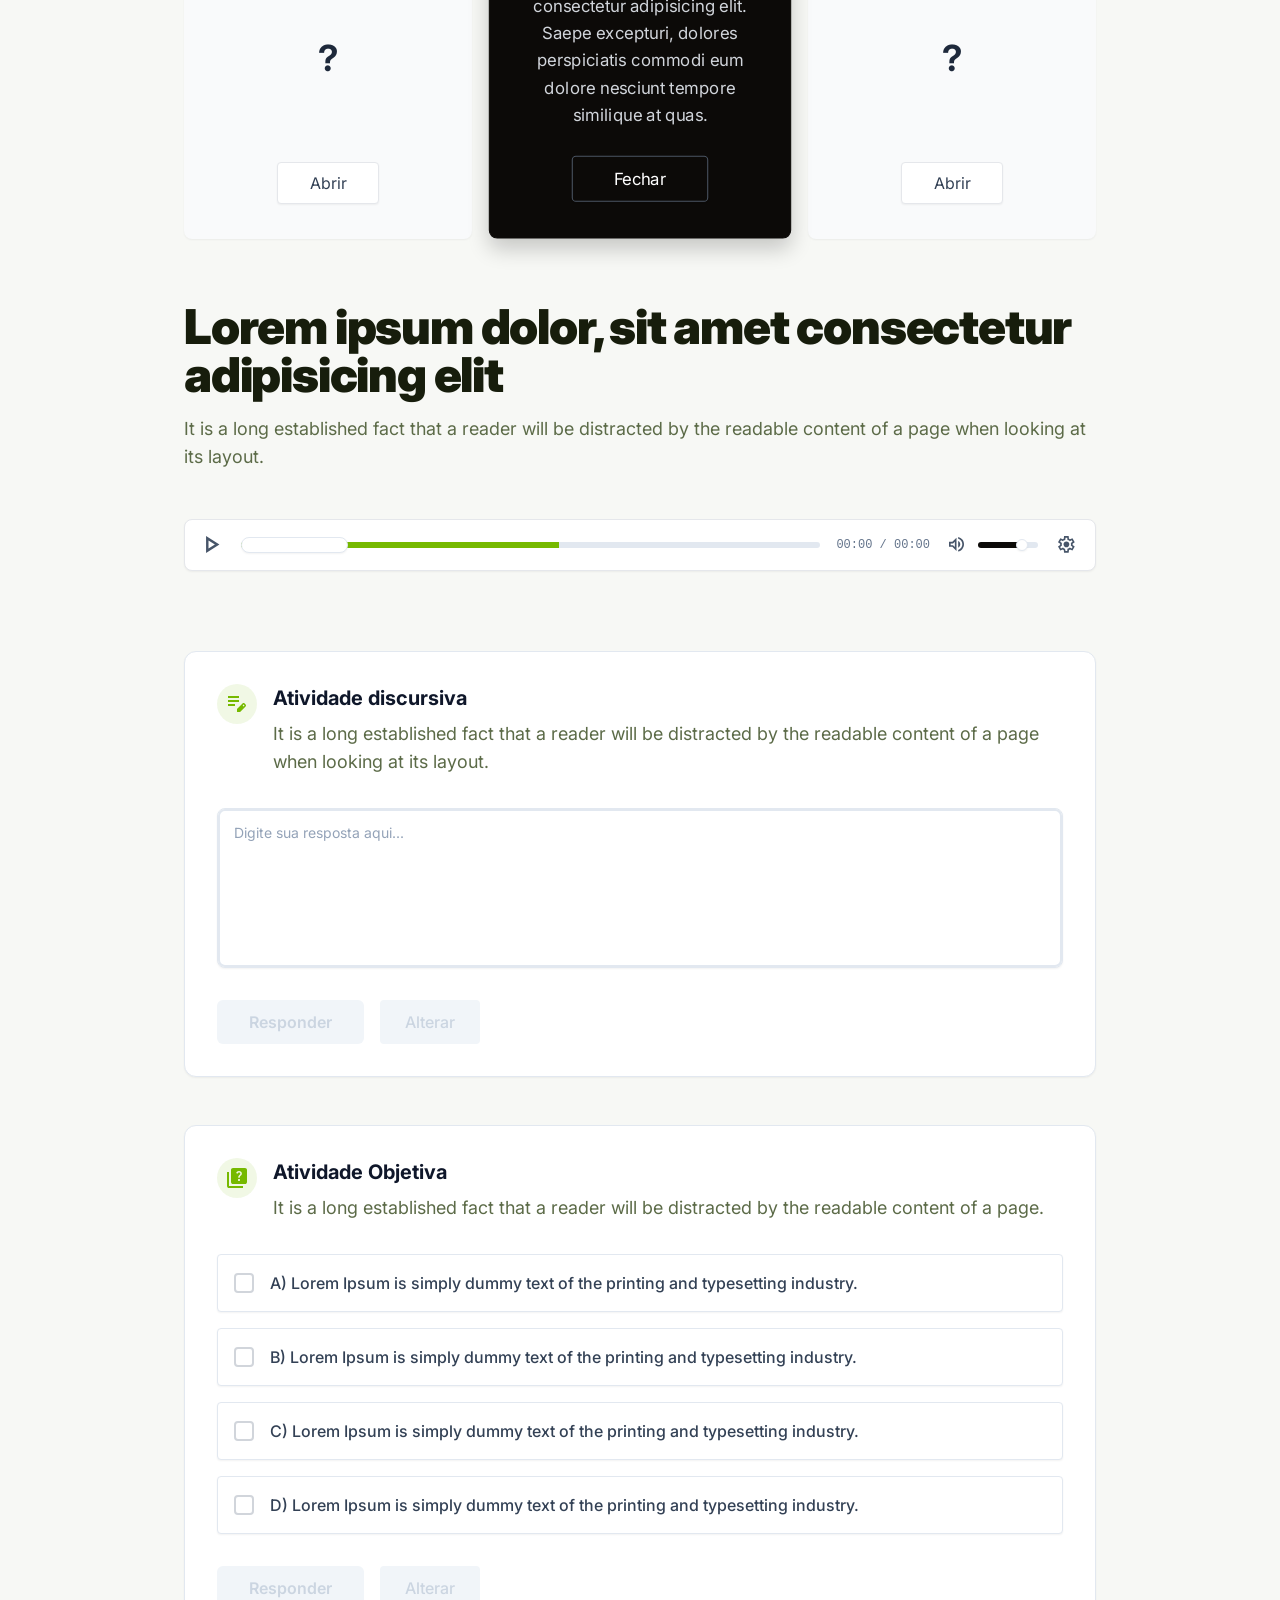
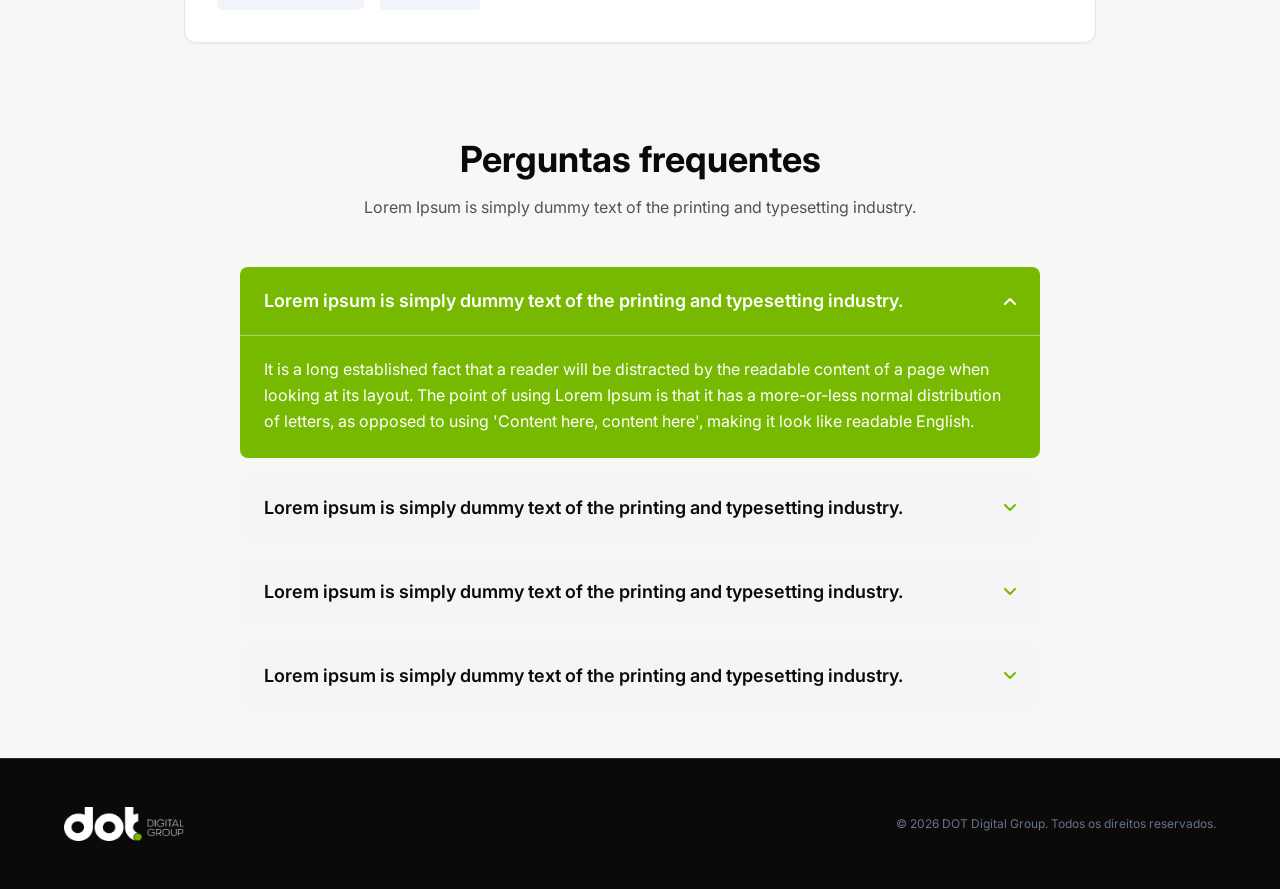
==== commit bf9d5152: "feat: adiciona logica e visual da sessao de video" ====
--- a/html/index.html
+++ b/html/index.html
@@ -65,12 +65,16 @@
 
         <div class="video-section__player-wrapper">
           <div class="video-player" id="youtube-player-container">
-
-            <iframe width="1337" height="752" src="https://www.youtube.com/embed/DeQ9CgfPgtI"
-              title="MUNDO LINDO | Os lugares mais bonitos do planeta" frameborder="0"
-              allow="accelerometer; autoplay; clipboard-write; encrypted-media; gyroscope; picture-in-picture; web-share"
-              referrerpolicy="strict-origin-when-cross-origin" allowfullscreen></iframe>
-
+            <button class="video-player__cover" id="video-play-trigger" aria-label="Reproduzir vídeo explicativo: MUNDO LINDO">
+              <img src="../assets/Container.png" alt="Capa do vídeo com mockup do sistema" class="video-player__thumbnail">
+              <div class="video-player__overlay" aria-hidden="true">
+                <div class="video-player__play-button">
+                  <svg class="video-player__play-icon" width="13.75" height="17.5" viewBox="0 0 14 18" fill="none" xmlns="http://www.w3.org/2000/svg">
+                    <path d="M0 17.5V0L13.75 8.75L0 17.5ZM2.5 12.9375L9.0625 8.75L2.5 4.5625V12.9375Z" fill="currentColor"/>
+                  </svg>
+                </div>
+              </div>
+            </button>
           </div>
         </div>
 
--- a/css/main.css
+++ b/css/main.css
@@ -16,7 +16,7 @@
   --color-border: #1e293b;
 
   /* Layout */
-  --container-max-width: 1024px;
+  --container-max-width: 960px;
 }
 
 /* Reset Básico */
@@ -274,14 +274,93 @@
   margin: 0;
 }
 
+/* Custom Video Player Wrapper */
+.video-section__player-wrapper {
+  width: 100%;
+  margin: 0 auto;
+}
+
 .video-player {
   position: relative;
   width: 100%;
-  padding-top: 56.25%;
+  aspect-ratio: 16 / 9; /* Mantém a proporção do mockup */
   border-radius: 12px;
   overflow: hidden;
-  box-shadow: 0px 25px 50px -12px rgba(0, 0, 0, 0.25);
-  background-color: #000000;
+  box-shadow: 0px 20px 25px -5px rgba(0, 0, 0, 0.1), 0px 10px 10px -5px rgba(0, 0, 0, 0.04);
+  background-color: #000;
+}
+
+.video-player__cover {
+  position: absolute;
+  top: 0;
+  left: 0;
+  width: 100%;
+  height: 100%;
+  padding: 0;
+  border: none;
+  background: none;
+  cursor: pointer;
+  display: block;
+}
+
+.video-player__thumbnail {
+  width: 100%;
+  height: 100%;
+  object-fit: cover;
+  display: block;
+  transition: transform 0.5s ease;
+}
+
+.video-player__cover:hover .video-player__thumbnail {
+  transform: scale(1.02);
+}
+
+.video-player__overlay {
+  position: absolute;
+  top: 0;
+  left: 0;
+  width: 100%;
+  height: 100%;
+  background: rgba(0, 0, 0, 0.1);
+  display: flex;
+  align-items: center;
+  justify-content: center;
+  transition: background-color 0.3s ease;
+}
+
+.video-player__cover:hover .video-player__overlay {
+  background: rgba(0, 0, 0, 0.2);
+}
+
+.video-player__play-button {
+  width: 64px;
+  height: 64px;
+  border-radius: 9999px;
+  background-color: rgba(28, 35, 47, 0.8);
+  border: 1.5px solid #FFFFFF;
+  color: #FFFFFF;
+  display: flex;
+  align-items: center;
+  justify-content: center;
+  box-shadow: 0px 4px 6px -4px rgba(0, 0, 0, 0.1), 0px 10px 15px -3px rgba(0, 0, 0, 0.1);
+  transition: transform 0.3s cubic-bezier(0.34, 1.56, 0.64, 1), background-color 0.3s ease, border-color 0.3s ease;
+}
+
+.video-player__play-icon {
+  width: 14.67px;
+  height: 18.67px;
+  margin-left: 2px; /* Ajuste óptico de centralização */
+  color: #FFFFFF;
+}
+
+.video-player__cover:hover .video-player__play-button {
+  transform: scale(1.15);
+  background-color: rgba(28, 35, 47, 1);
+}
+
+.video-player__cover:focus-visible {
+  outline: 3px solid var(--color-primary);
+  outline-offset: -3px;
 }
 
 .video-player iframe {
@@ -482,7 +561,6 @@
   padding: 24px;
 }
 
-/* Botão prev / next */
 .slider__btn {
   display: flex;
   align-items: center;
@@ -509,7 +587,6 @@
   border-color: #CBD5E1;
 }
 
-/* Botão next: escuro por padrão */
 .slider__btn--next {
   background-color: #1C232F;
   border-color: #1C232F;
@@ -522,14 +599,12 @@
   color: #ffffff;
 }
 
-/* Botão next desabilitado: reset para fundo branco/faded */
 .slider__btn--next:disabled {
   background-color: #ffffff;
   border-color: #E5E7EB;
   color: #171D0C;
 }
 
-/* Botão desabilitado (prev/next nos extremos) */
 .slider__btn:disabled {
   opacity: 0.35;
   cursor: not-allowed;
@@ -576,7 +651,6 @@
   background-color: var(--color-primary-hover);
 }
 
-/* Dot ativo */
 .slider__dot--active {
   background-color: #0C0A08;
   transform: scale(1.25);
@@ -691,7 +765,7 @@
   gap: 24px;
   flex-wrap: nowrap;
   width: 100%;
-  max-width: 1024px;
+  max-width: var(--container-max-width);
 }
 
 /* Card base - Estado não selecionado */
@@ -840,7 +914,7 @@
   color: #0C0A08;
 }
 
-@media (max-width: 1024px) {
+@media (max-width: 960px) {
   .interactive-cards-grid {
     flex-wrap: wrap;
   }
@@ -1359,6 +1433,7 @@
     padding: 12px 16px 16px;
     gap: 0;
     row-gap: 12px;
+    height: auto; /* Permite expansão vertical na quebra de linha */
   }
 
   /* Linha 1: play | tempo | volume — todos sem crescer */
@@ -1379,7 +1454,7 @@
     flex-shrink: 0;
   }
 
-  .audio-player__settings-btn {
+  .audio-player__settings-wrapper {
     order: 4;
     flex-shrink: 0;
   }
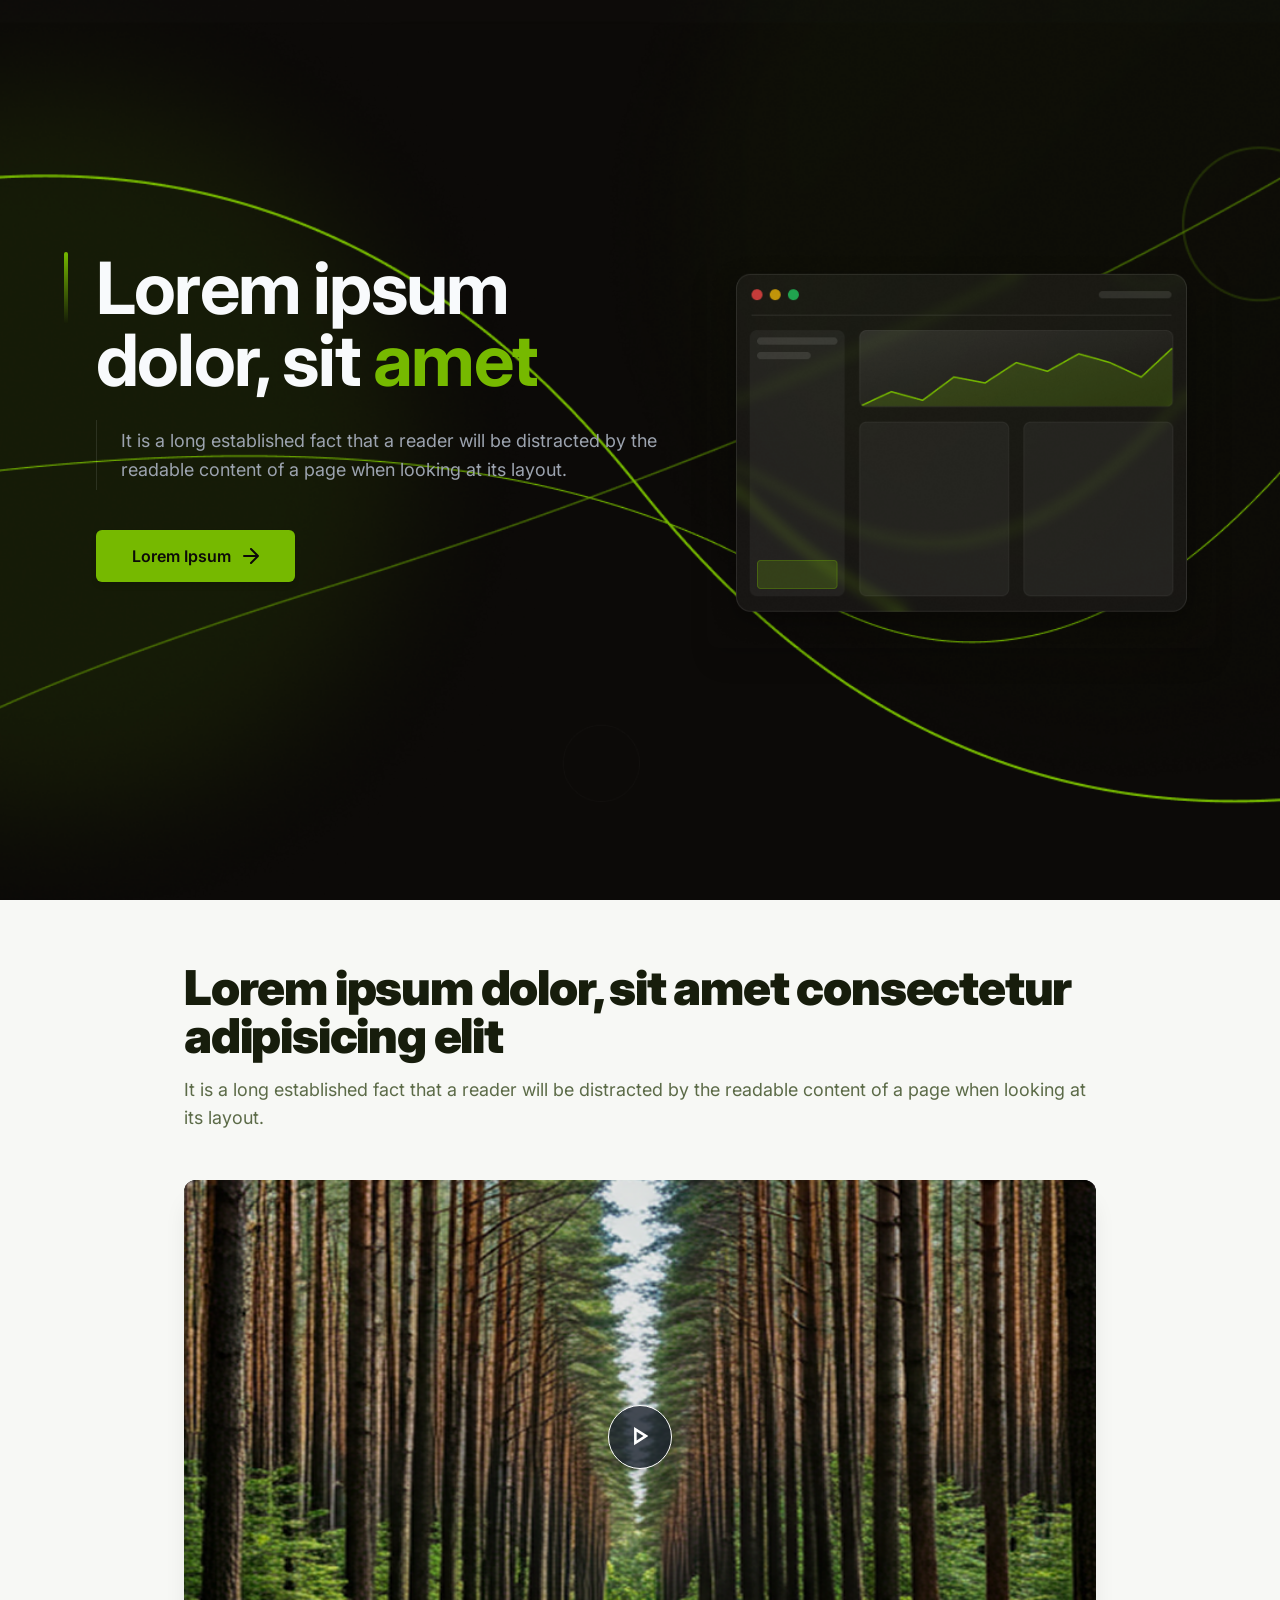
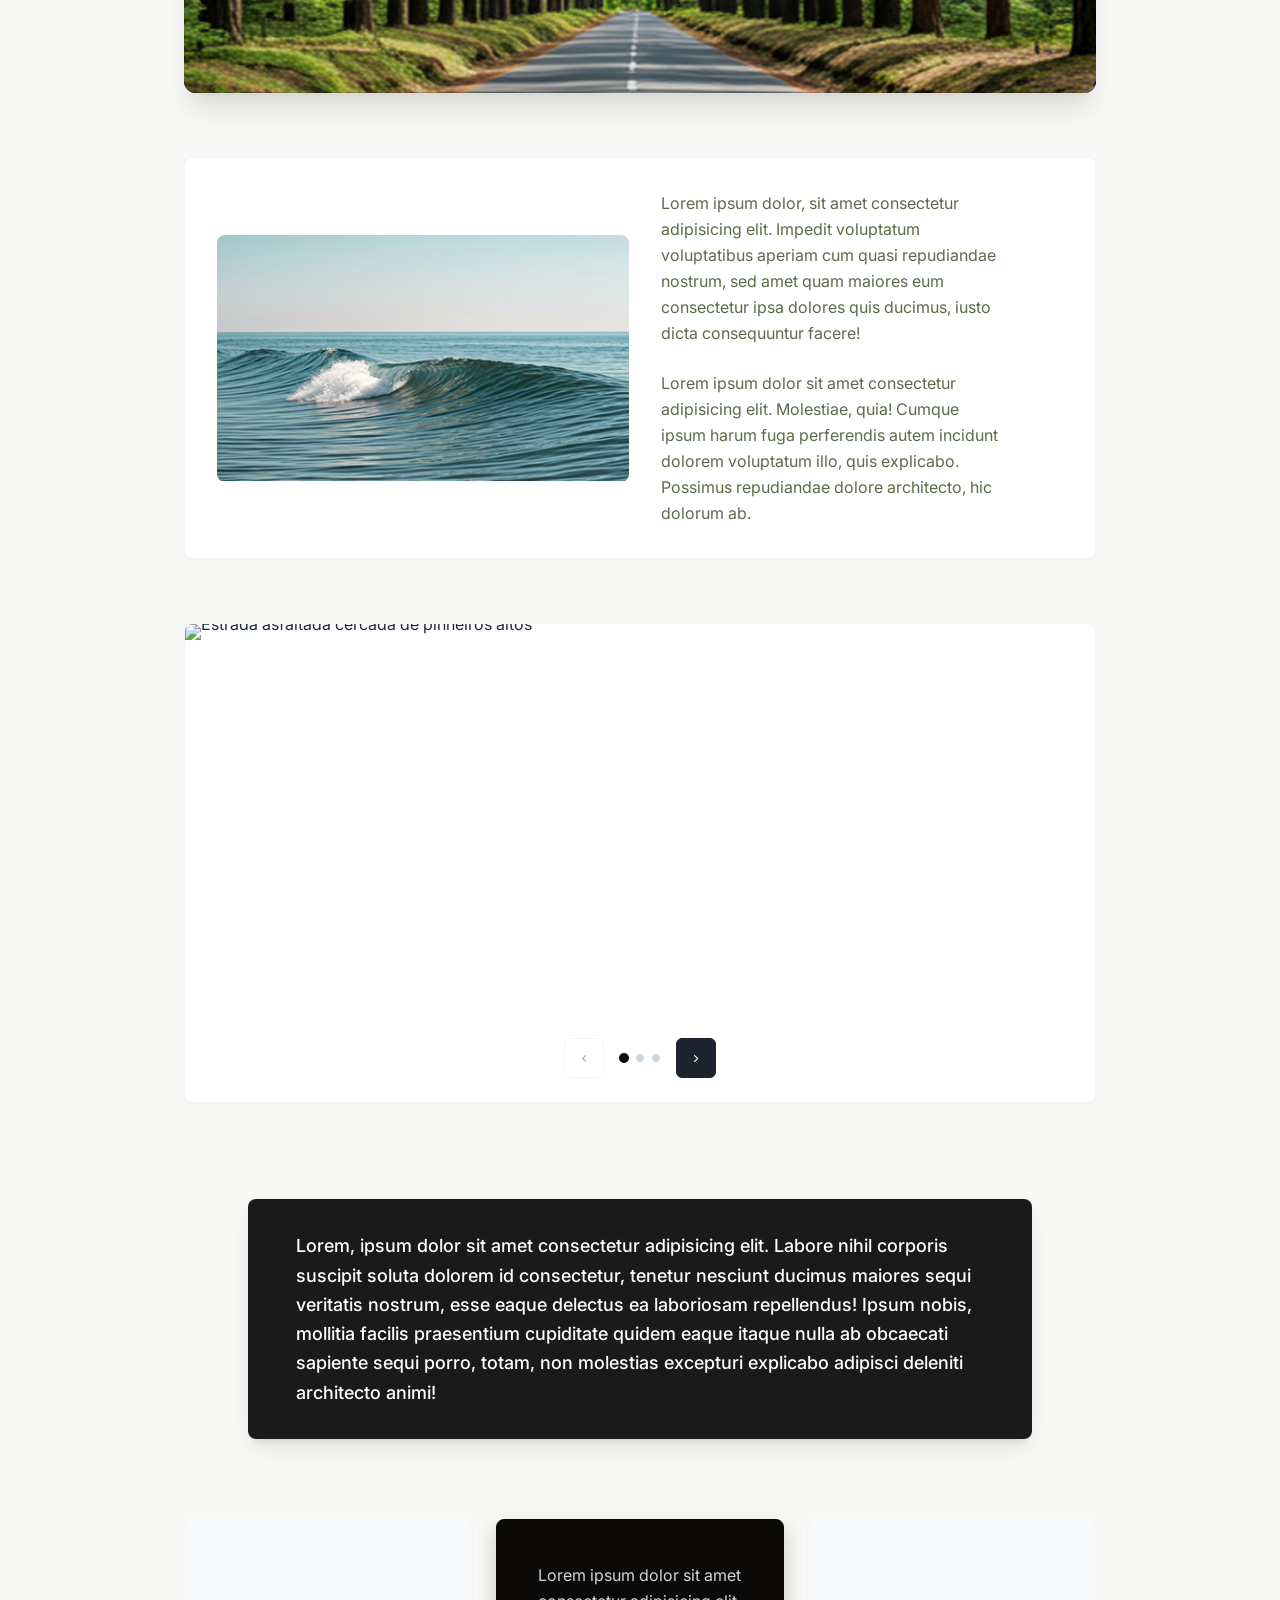
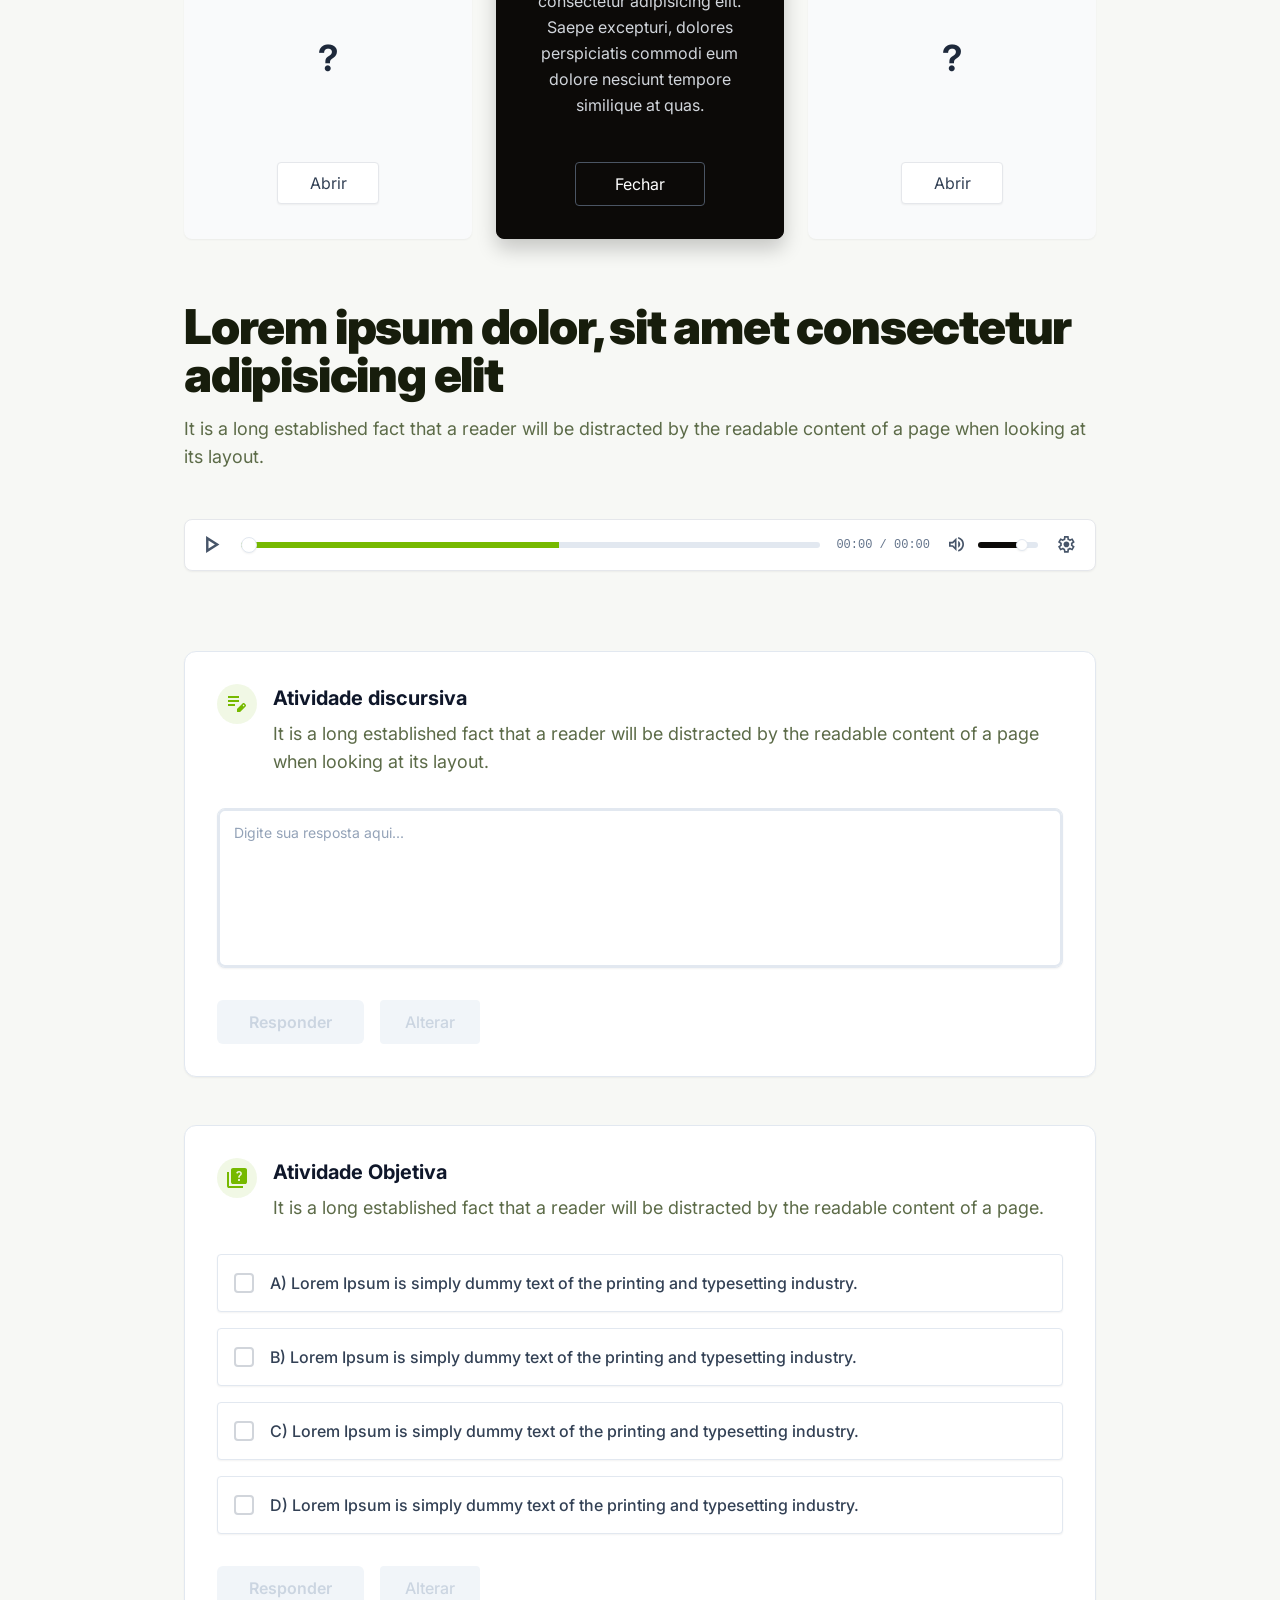
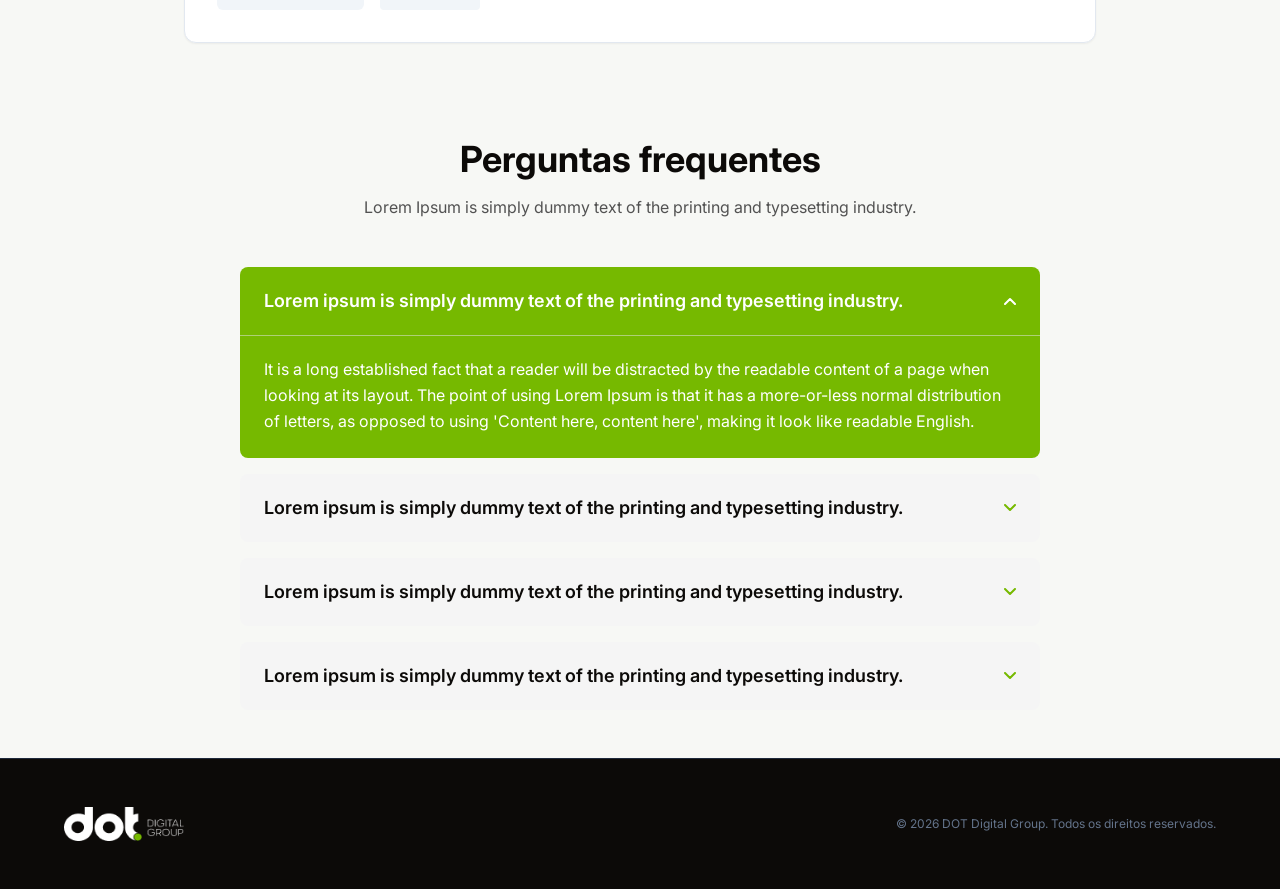
==== commit 8746b2bd: "feat: adiciona animações de carregamento na pagina" ====
--- a/html/index.html
+++ b/html/index.html
@@ -51,7 +51,7 @@
     <section class="video-section">
       <div class="video-section__container container">
 
-        <div class="video-section__header">
+        <div class="video-section__header reveal reveal--slide-up">
           <h2 class="video-section__title">
             Lorem ipsum dolor, sit amet consectetur
             adipisicing elit
@@ -63,7 +63,7 @@
           </p>
         </div>
 
-        <div class="video-section__player-wrapper">
+        <div class="video-section__player-wrapper reveal reveal--slide-up">
           <div class="video-player" id="youtube-player-container">
             <button class="video-player__cover" id="video-play-trigger" aria-label="Reproduzir vídeo explicativo: MUNDO LINDO">
               <img src="../assets/Container.png" alt="Capa do vídeo com mockup do sistema" class="video-player__thumbnail">
@@ -85,11 +85,11 @@
       <div class="features__container container">
         <div class="features__card">
 
-          <div class="features__image-wrapper">
+          <div class="features__image-wrapper reveal reveal--slide-left">
             <img src="../assets/NatureWavesCrashing.png" alt="Onda quebrando no oceano" class="features__img">
           </div>
 
-          <div class="features__content">
+          <div class="features__content reveal reveal--slide-right">
             <p class="features__text">
               Lorem ipsum dolor, sit amet consectetur
               adipisicing elit. Impedit voluptatum
@@ -115,7 +115,7 @@
     <section class="slider-section">
       <div class="slider-section__container container">
 
-        <div class="slider" id="image-slider">
+        <div class="slider reveal reveal--fade-in" id="image-slider">
           <!-- Adicionada a classe swiper para integração com Swiper -->
           <div class="slider__track-container swiper">
             <!-- Adicionada a classe swiper-wrapper -->
@@ -171,7 +171,7 @@
 
     <section class="highlight-section">
       <div class="highlight-section__container container">
-        <div class="highlight-box">
+        <div class="highlight-box reveal reveal--fade-in">
           <p class="highlight-box__text">
             Lorem, ipsum dolor sit amet consectetur adipisicing elit. Labore nihil corporis
             suscipit soluta dolorem id consectetur, tenetur nesciunt ducimus maiores sequi
@@ -189,7 +189,7 @@
         <div class="interactive-cards-grid">
 
           <!-- Card 1 -->
-          <div class="interactive-card" id="card-1">
+          <div class="interactive-card reveal reveal--slide-up" id="card-1" data-delay="0s">
             <div class="interactive-card__body">
               <div class="interactive-card__placeholder">?</div>
               <div class="interactive-card__expanded-content" aria-hidden="true">
@@ -205,7 +205,7 @@
           </div>
 
           <!-- Card 2 -->
-          <div class="interactive-card interactive-card--expanded" id="card-2">
+          <div class="interactive-card interactive-card--expanded reveal reveal--slide-up" id="card-2" data-delay="0.15s">
             <div class="interactive-card__body">
               <div class="interactive-card__placeholder">?</div>
               <div class="interactive-card__expanded-content" aria-hidden="false">
@@ -221,7 +221,7 @@
           </div>
 
           <!-- Card 3 -->
-          <div class="interactive-card" id="card-3">
+          <div class="interactive-card reveal reveal--slide-up" id="card-3" data-delay="0.3s">
             <div class="interactive-card__body">
               <div class="interactive-card__placeholder">?</div>
               <div class="interactive-card__expanded-content" aria-hidden="true">
@@ -242,7 +242,7 @@
 
     <section class="audio-section">
       <div class="audio-section__container container">
-        <div class="audio-section__header">
+        <div class="audio-section__header reveal reveal--slide-up">
           <h2 class="audio-section__title">
             Lorem ipsum dolor, sit amet consectetur adipisicing elit
           </h2>
@@ -253,7 +253,7 @@
           </p>
         </div>
 
-        <div class="audio-player-container">
+        <div class="audio-player-container reveal reveal--slide-up">
           <audio id="native-audio" src="../assets/audio.mp3"></audio>
 
           <div class="audio-player">
@@ -337,7 +337,7 @@
       <div class="activities-section__container container">
 
         <!-- Atividade Discursiva -->
-        <div class="activity-card activity-card--discursive" id="discursive-activity">
+        <div class="activity-card activity-card--discursive reveal reveal--slide-left" id="discursive-activity">
           <div class="activity-card__header">
             <span class="activity-card__icon-wrapper">
               <svg width="18" height="16" viewBox="0 0 18 16" fill="none" xmlns="http://www.w3.org/2000/svg"
@@ -388,7 +388,7 @@
         </div>
 
         <!-- Atividade Objetiva -->
-        <div class="activity-card activity-card--objective" id="objective-activity">
+        <div class="activity-card activity-card--objective reveal reveal--slide-right" id="objective-activity">
           <div class="activity-card__header">
             <span class="activity-card__icon-wrapper">
               <svg width="20" height="20" viewBox="0 0 20 20" fill="none" xmlns="http://www.w3.org/2000/svg"
@@ -477,14 +477,14 @@
     <section class="faq-section">
       <div class="faq-section__container container">
 
-        <div class="faq-section__header">
+        <div class="faq-section__header reveal reveal--slide-up">
           <h2 class="faq-section__title">Perguntas frequentes</h2>
           <p class="faq-section__subtitle">
             Lorem Ipsum is simply dummy text of the printing and typesetting industry.
           </p>
         </div>
 
-        <div class="faq-accordion" id="faq-accordion">
+        <div class="faq-accordion reveal reveal--slide-up" id="faq-accordion">
           <details class="faq-item" name="faq" open id="faq-item-1">
             <summary class="faq-item__trigger">
               <span class="faq-item__question">Lorem ipsum is simply dummy text of the printing and typesetting
--- a/css/main.css
+++ b/css/main.css
@@ -68,6 +68,28 @@
 /* ==========================================================================
    Hero Section (Topo / Destaque)
    ========================================================================== */
+@keyframes fadeInUp {
+  from {
+    opacity: 0;
+    transform: translateY(24px);
+  }
+  to {
+    opacity: 1;
+    transform: translateY(0);
+  }
+}
+
+@keyframes fadeInRightScale {
+  from {
+    opacity: 0;
+    transform: translateX(32px) scale(0.95);
+  }
+  to {
+    opacity: 1;
+    transform: translateX(0) scale(1);
+  }
+}
+
 .hero {
   position: relative;
   background-color: var(--color-bg-dark);
@@ -109,6 +131,8 @@
   color: var(--color-text-light);
   margin-bottom: 1.5rem;
   padding-left: 2rem;
+  animation: fadeInUp 0.8s cubic-bezier(0.16, 1, 0.3, 1) both;
+  animation-delay: 0.1s;
 }
 
 .hero__title::before {
@@ -135,8 +159,12 @@
   color: #9CA3AF;
   margin-left: 2rem;
   border-left: 1px solid rgba(255, 255, 255, 0.1);
+  padding-top: 6px;
+  padding-bottom: 6px;
   padding-left: 24px;
   max-width: 576px;
+  animation: fadeInUp 0.8s cubic-bezier(0.16, 1, 0.3, 1) both;
+  animation-delay: 0.25s;
 }
 
 .hero__cta {
@@ -156,6 +184,8 @@
     transform 0.2s ease,
     box-shadow 0.3s ease;
   box-shadow: 0 4px 6px -1px rgba(0, 0, 0, 0.1), 0 2px 4px -1px rgba(0, 0, 0, 0.06);
+  animation: fadeInUp 0.8s cubic-bezier(0.16, 1, 0.3, 1) both;
+  animation-delay: 0.4s;
 }
 
 .hero__cta-icon {
@@ -180,6 +210,19 @@
   display: flex;
   justify-content: center;
   align-items: center;
+  animation: fadeInRightScale 1s cubic-bezier(0.16, 1, 0.3, 1) both;
+  animation-delay: 0.55s;
+}
+
+@media (prefers-reduced-motion: reduce) {
+  .hero__title,
+  .hero__description,
+  .hero__cta,
+  .hero__graphic {
+    animation: none !important;
+    opacity: 1 !important;
+    transform: none !important;
+  }
 }
 
 .hero__graphic-img {
@@ -283,7 +326,8 @@
 .video-player {
   position: relative;
   width: 100%;
-  aspect-ratio: 16 / 9; /* Mantém a proporção do mockup */
+  aspect-ratio: 16 / 9;
+  /* Mantém a proporção do mockup */
   border-radius: 12px;
   overflow: hidden;
   box-shadow: 0px 20px 25px -5px rgba(0, 0, 0, 0.1), 0px 10px 10px -5px rgba(0, 0, 0, 0.04);
@@ -349,7 +393,8 @@
 .video-player__play-icon {
   width: 14.67px;
   height: 18.67px;
-  margin-left: 2px; /* Ajuste óptico de centralização */
+  margin-left: 2px;
+  /* Ajuste óptico de centralização */
   color: #FFFFFF;
 }
 
@@ -822,7 +867,13 @@
   transform: scale(1.05) translateY(-8px);
   box-shadow: 0px 10px 20px rgba(0, 0, 0, 0.2);
   gap: 1.52px;
+  padding: 32px;
   z-index: 10;
+}
+.interactive-card--expanded .interactive-card__body {
+  flex-grow: 0;
+  margin-top: auto;
+  margin-bottom: 32px; /* Espaço exato de 32px entre o texto e o botão */
 }
 
 .interactive-card--expanded .interactive-card__placeholder {
@@ -926,12 +977,18 @@
   }
 
   .interactive-cards-grid {
+    flex-direction: column;
+    align-items: center;
     gap: 24px;
   }
 
   .interactive-card {
     width: 100%;
     max-width: 320px;
+    height: auto;
+    min-height: auto;
+    padding: 24px;
+    row-gap: 20px; /* Espaçamento padrão para card fechado */
   }
 
   .interactive-card--expanded {
@@ -940,6 +997,8 @@
     height: auto;
     min-height: auto;
     transform: none;
+    padding: 24px;
+    row-gap: 32px; /* Espaçamento de exatamente 32px no estado expandido */
   }
 }
 
@@ -1413,57 +1472,65 @@
   .audio-player__time-display {
     margin: 0 8px;
   }
-
-  .audio-player__progress-bar::-webkit-slider-thumb {
-    width: 48px;
-    height: 16px;
-    margin-top: -5px;
-  }
-
-  .audio-player__progress-bar::-moz-range-thumb {
-    width: 48px;
-    height: 16px;
-  }
-}
-
-/* Audio Player — ≤576px: 2 linhas */
+}
+
+/* Audio Player — ≤576px: Layout em Grid de 2 linhas */
 @media (max-width: 576px) {
   .audio-player {
-    flex-wrap: wrap;
-    padding: 12px 16px 16px;
-    gap: 0;
+    display: grid;
+    grid-template-columns: auto 1fr auto;
+    grid-template-rows: auto auto;
     row-gap: 12px;
-    height: auto; /* Permite expansão vertical na quebra de linha */
-  }
-
-  /* Linha 1: play | tempo | volume — todos sem crescer */
+    column-gap: 16px;
+    height: auto;
+    /* Permite expansão vertical */
+    padding: 16px;
+  }
+
+  /* Row 1: Play | Timeline | Settings */
   .audio-player__play-btn {
-    order: 1;
-    flex-shrink: 0;
-  }
-
+    grid-column: 1;
+    grid-row: 1;
+  }
+
+  .audio-player__timeline {
+    grid-column: 2;
+    grid-row: 1;
+    display: flex;
+    align-items: center;
+    width: 100%;
+  }
+
+  .audio-player__settings-wrapper {
+    grid-column: 3;
+    grid-row: 1;
+  }
+
+  /* Row 2: Tempo à esquerda, Volume à direita */
   .audio-player__time-display {
-    order: 2;
-    margin: 0 8px;
-    flex-shrink: 0;
+    grid-column: 1 / span 2;
+    grid-row: 2;
+    justify-self: start;
+    margin: 0;
+    /* Limpa margens */
   }
 
   .audio-player__volume-control {
-    order: 3;
-    margin-left: auto;
-    flex-shrink: 0;
-  }
-
-  .audio-player__settings-wrapper {
-    order: 4;
-    flex-shrink: 0;
-  }
-
-  /* Linha 2: barra de progresso ocupa largura total */
-  .audio-player__timeline {
-    order: 5;
-    flex: 0 0 100%;
-    width: 100%;
+    grid-column: 3;
+    grid-row: 2;
+    justify-self: end;
+  }
+
+  /* Aumenta ligeiramente o tamanho do thumb no touch */
+  .audio-player__progress-bar::-webkit-slider-thumb {
+    width: 18px;
+    height: 18px;
+    margin-top: -6px;
+  }
+
+  .audio-player__progress-bar::-moz-range-thumb {
+    width: 18px;
+    height: 18px;
   }
 }
 
@@ -1978,21 +2045,37 @@
   appearance: none;
   margin-top: -5px;
   height: 16px;
-  width: 107.3502426147461px;
+  width: 16px;
   background-color: #FFFFFF;
   border: 1px solid #E2E8F0;
-  border-radius: 9999px;
+  border-radius: 50%;
   box-shadow: 0px 1px 2px 0px rgba(0, 0, 0, 0.05);
+  transition: transform 0.2s cubic-bezier(0.4, 0, 0.2, 1), border-color 0.2s ease, background-color 0.2s ease;
 }
 
 .audio-player__progress-bar::-moz-range-thumb {
   height: 16px;
-  width: 107.3502426147461px;
+  width: 16px;
   background-color: #FFFFFF;
   border: 1px solid #E2E8F0;
-  border-radius: 9999px;
+  border-radius: 50%;
   box-shadow: 0px 1px 2px 0px rgba(0, 0, 0, 0.05);
   box-sizing: border-box;
+  transition: transform 0.2s cubic-bezier(0.4, 0, 0.2, 1), border-color 0.2s ease, background-color 0.2s ease;
+}
+
+.audio-player__progress-bar:hover::-webkit-slider-thumb,
+.audio-player__progress-bar:focus-visible::-webkit-slider-thumb {
+  transform: scale(1.25);
+  border-color: var(--color-primary);
+  background-color: #F8FAFC;
+}
+
+.audio-player__progress-bar:hover::-moz-range-thumb,
+.audio-player__progress-bar:focus-visible::-moz-range-thumb {
+  transform: scale(1.25);
+  border-color: var(--color-primary);
+  background-color: #F8FAFC;
 }
 
 .audio-player__volume-slider {
@@ -2023,6 +2106,7 @@
   border: 1.5px solid #E2E8F0;
   border-radius: 50%;
   box-shadow: 0px 1px 2px 0px rgba(0, 0, 0, 0.05);
+  transition: transform 0.2s cubic-bezier(0.4, 0, 0.2, 1), border-color 0.2s ease;
 }
 
 .audio-player__volume-slider::-moz-range-thumb {
@@ -2033,4 +2117,57 @@
   border-radius: 50%;
   box-shadow: 0px 1px 2px 0px rgba(0, 0, 0, 0.05);
   box-sizing: border-box;
+  transition: transform 0.2s cubic-bezier(0.4, 0, 0.2, 1), border-color 0.2s ease;
+}
+
+.audio-player__volume-slider:hover::-webkit-slider-thumb,
+.audio-player__volume-slider:focus-visible::-webkit-slider-thumb {
+  transform: scale(1.25);
+  border-color: var(--color-primary);
+}
+
+.audio-player__volume-slider:hover::-moz-range-thumb,
+.audio-player__volume-slider:focus-visible::-moz-range-thumb {
+  transform: scale(1.25);
+  border-color: var(--color-primary);
+}
+
+/* ==========================================================================
+   Scroll-Triggered Reveal Animations
+   ========================================================================== */
+.reveal {
+  opacity: 0;
+  transition: opacity 0.8s cubic-bezier(0.16, 1, 0.3, 1),
+              transform 0.8s cubic-bezier(0.16, 1, 0.3, 1);
+  will-change: opacity, transform;
+}
+
+.reveal--slide-up {
+  transform: translateY(32px);
+}
+
+.reveal--slide-left {
+  transform: translateX(-32px);
+}
+
+.reveal--slide-right {
+  transform: translateX(32px);
+}
+
+.reveal--fade-in {
+  /* Only opacity is animated */
+}
+
+/* Estado Visível / Ativo */
+.reveal--visible {
+  opacity: 1;
+  transform: translate(0) scale(1);
+}
+
+@media (prefers-reduced-motion: reduce) {
+  .reveal {
+    opacity: 1 !important;
+    transform: none !important;
+    transition: none !important;
+  }
 }
